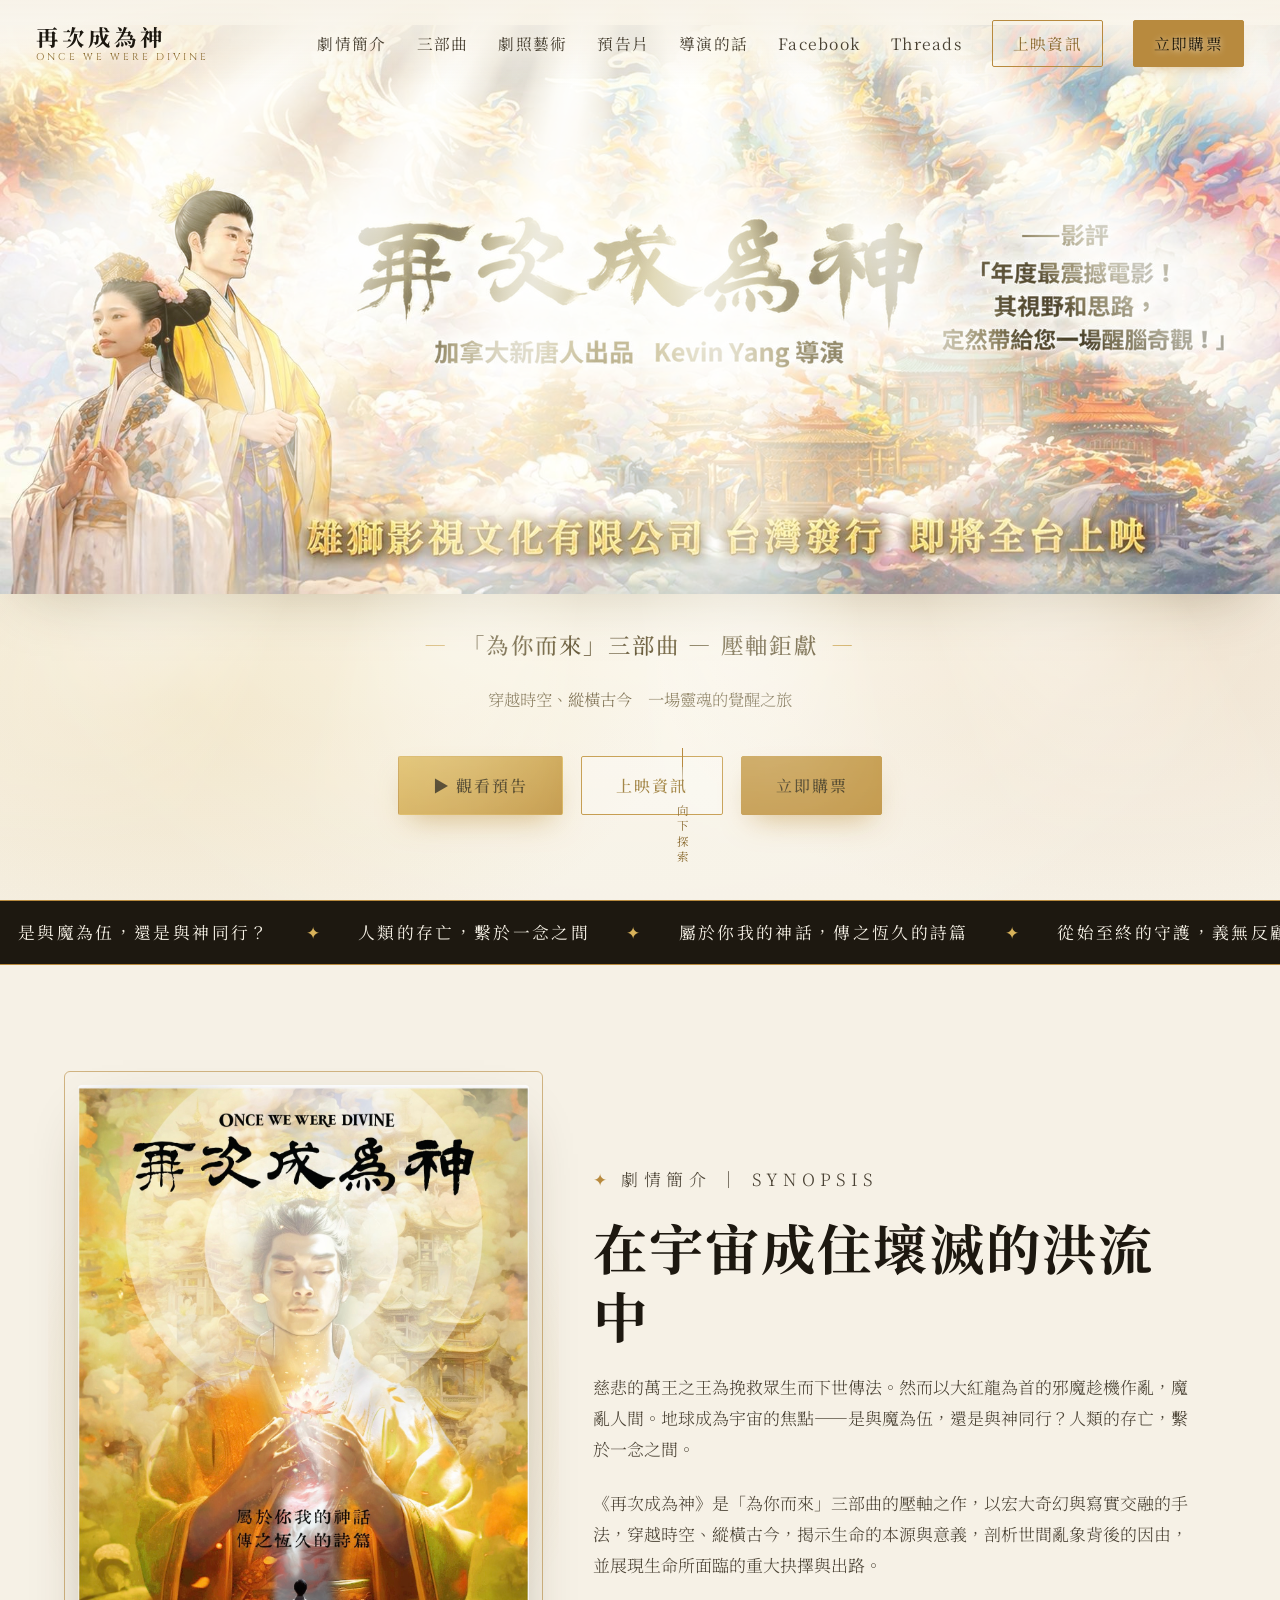
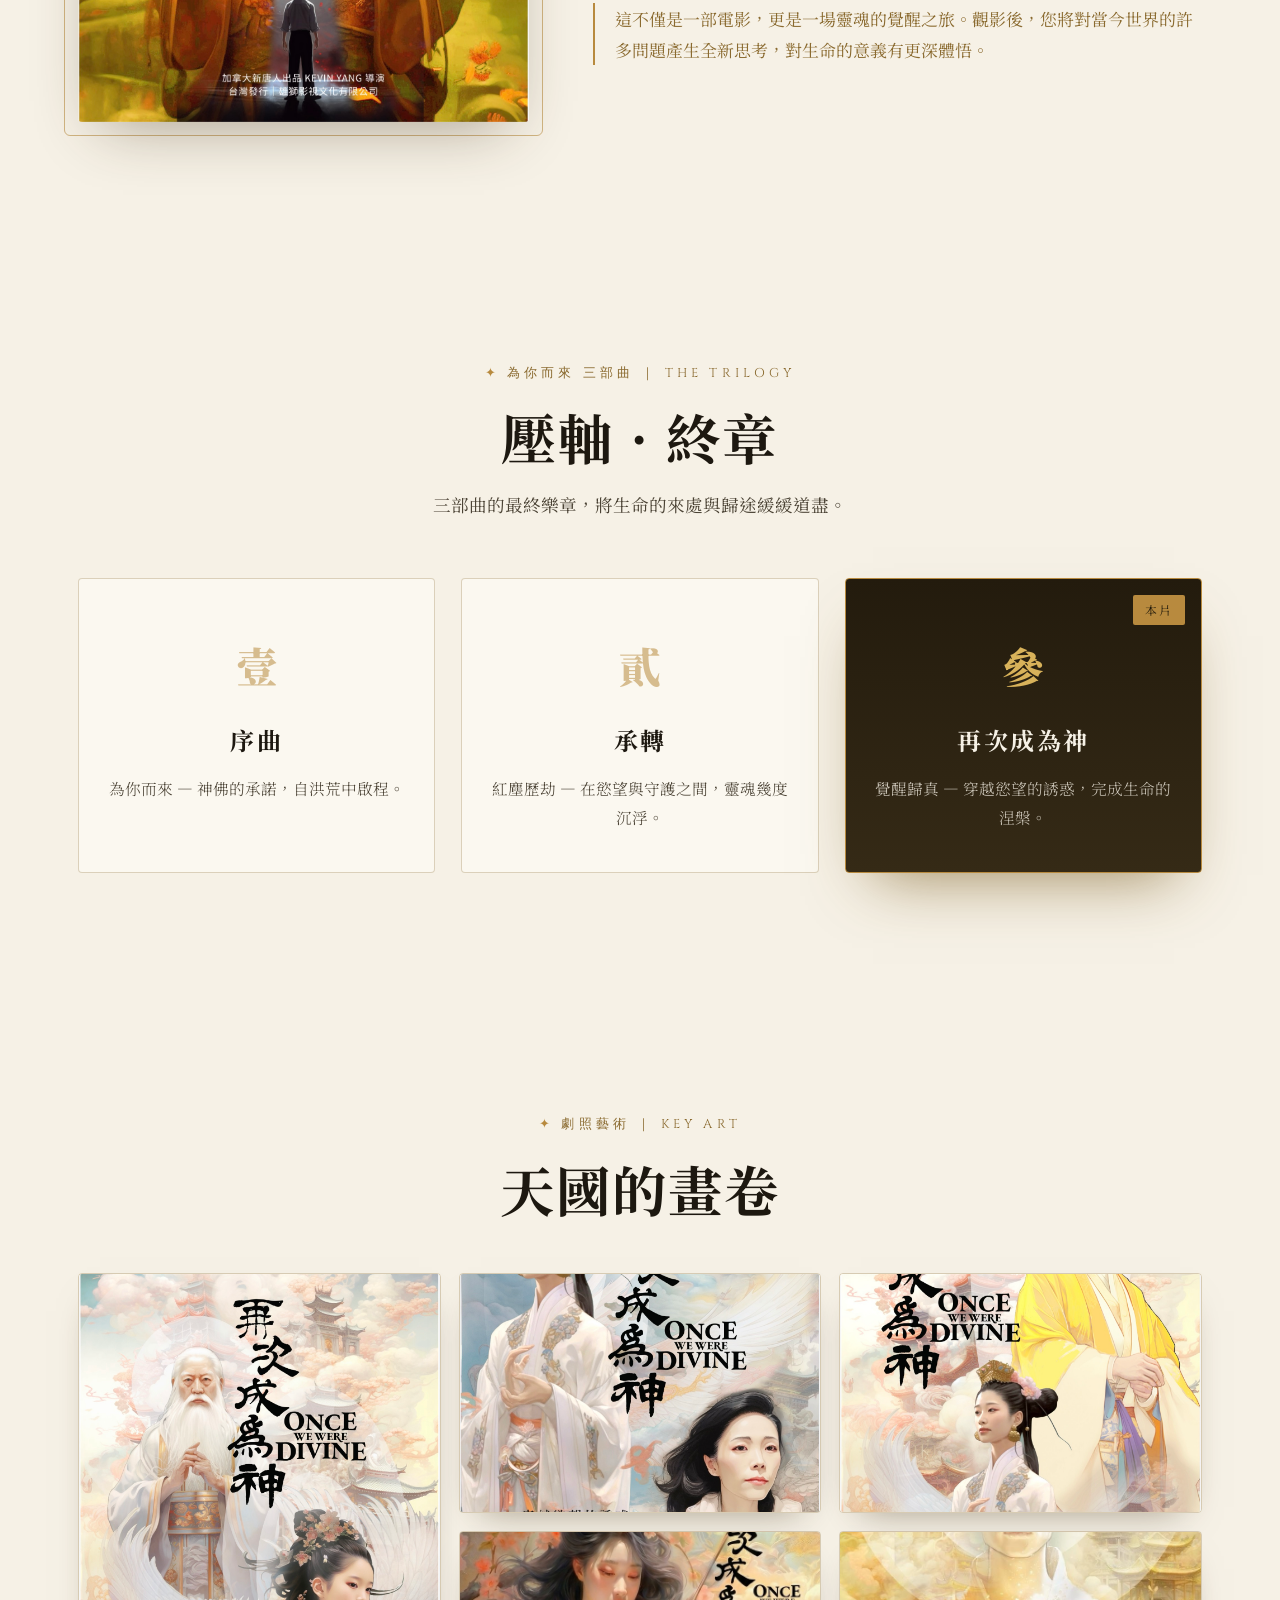
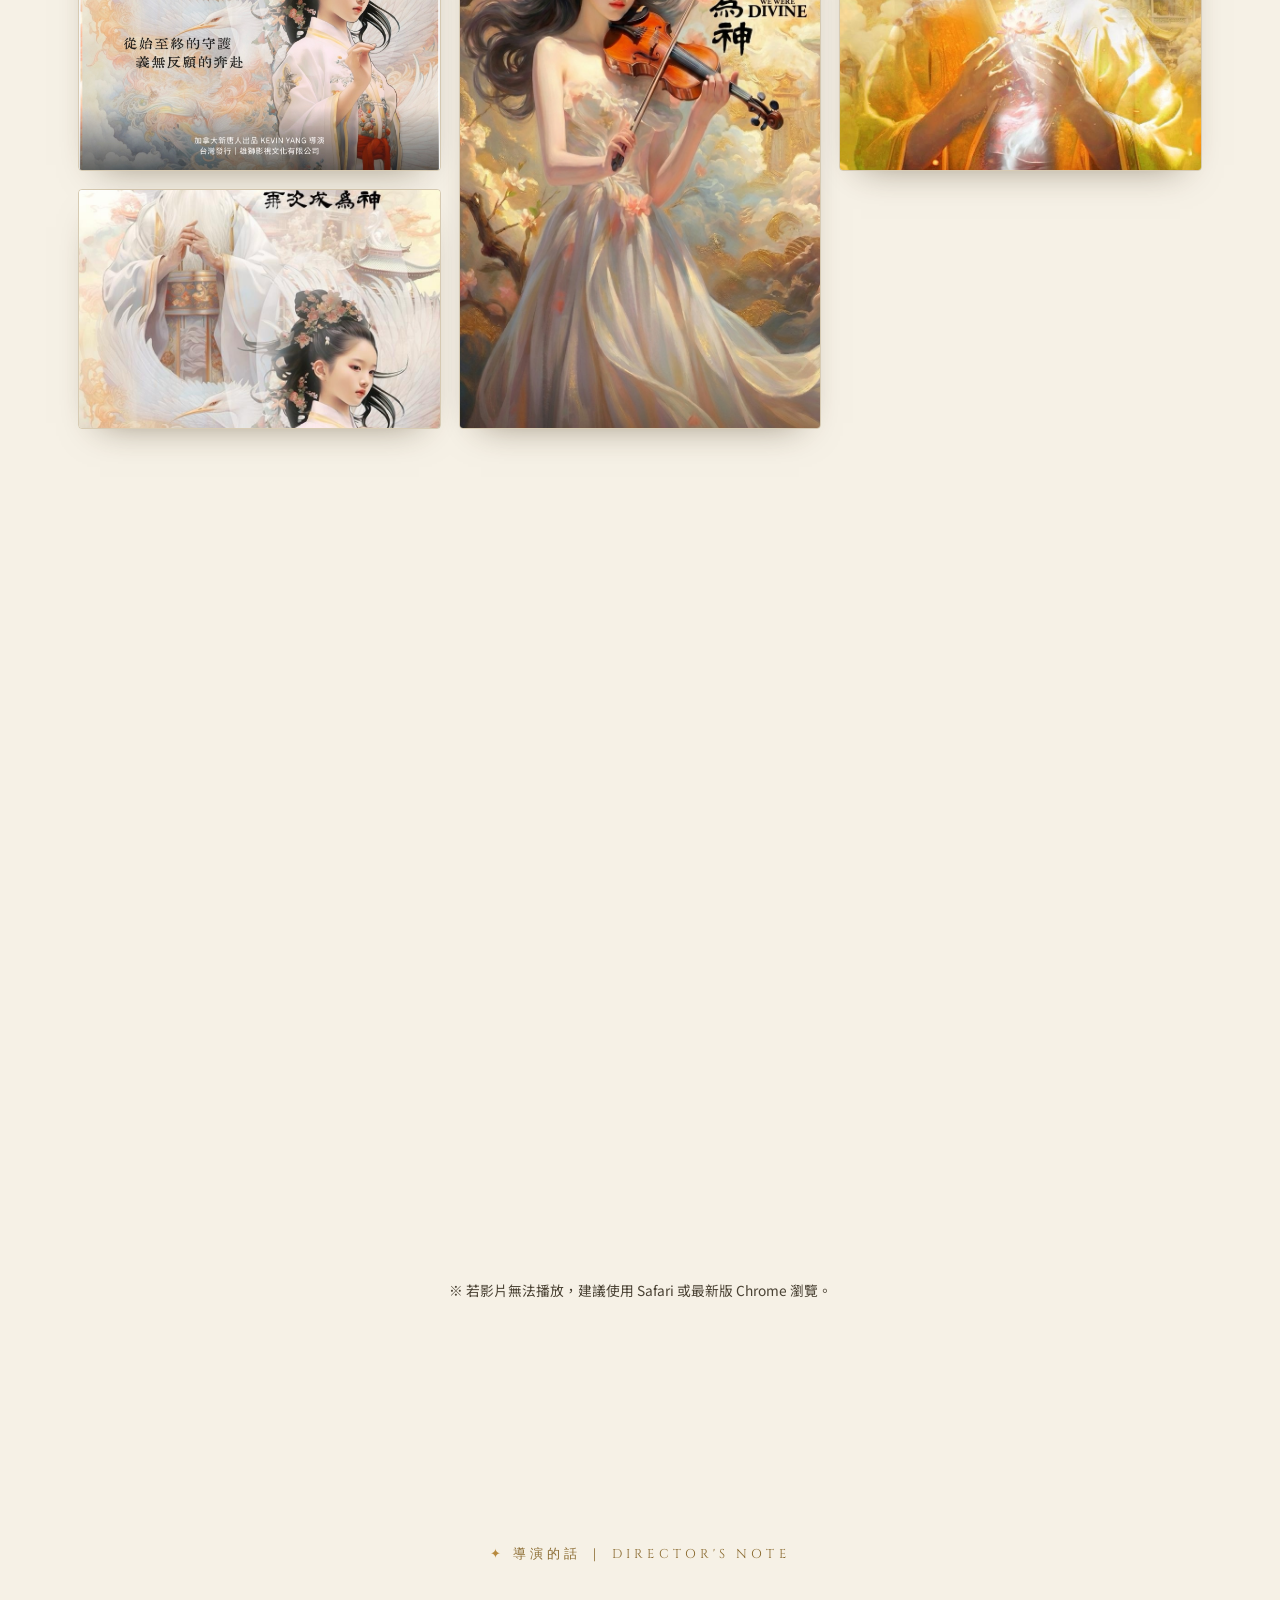
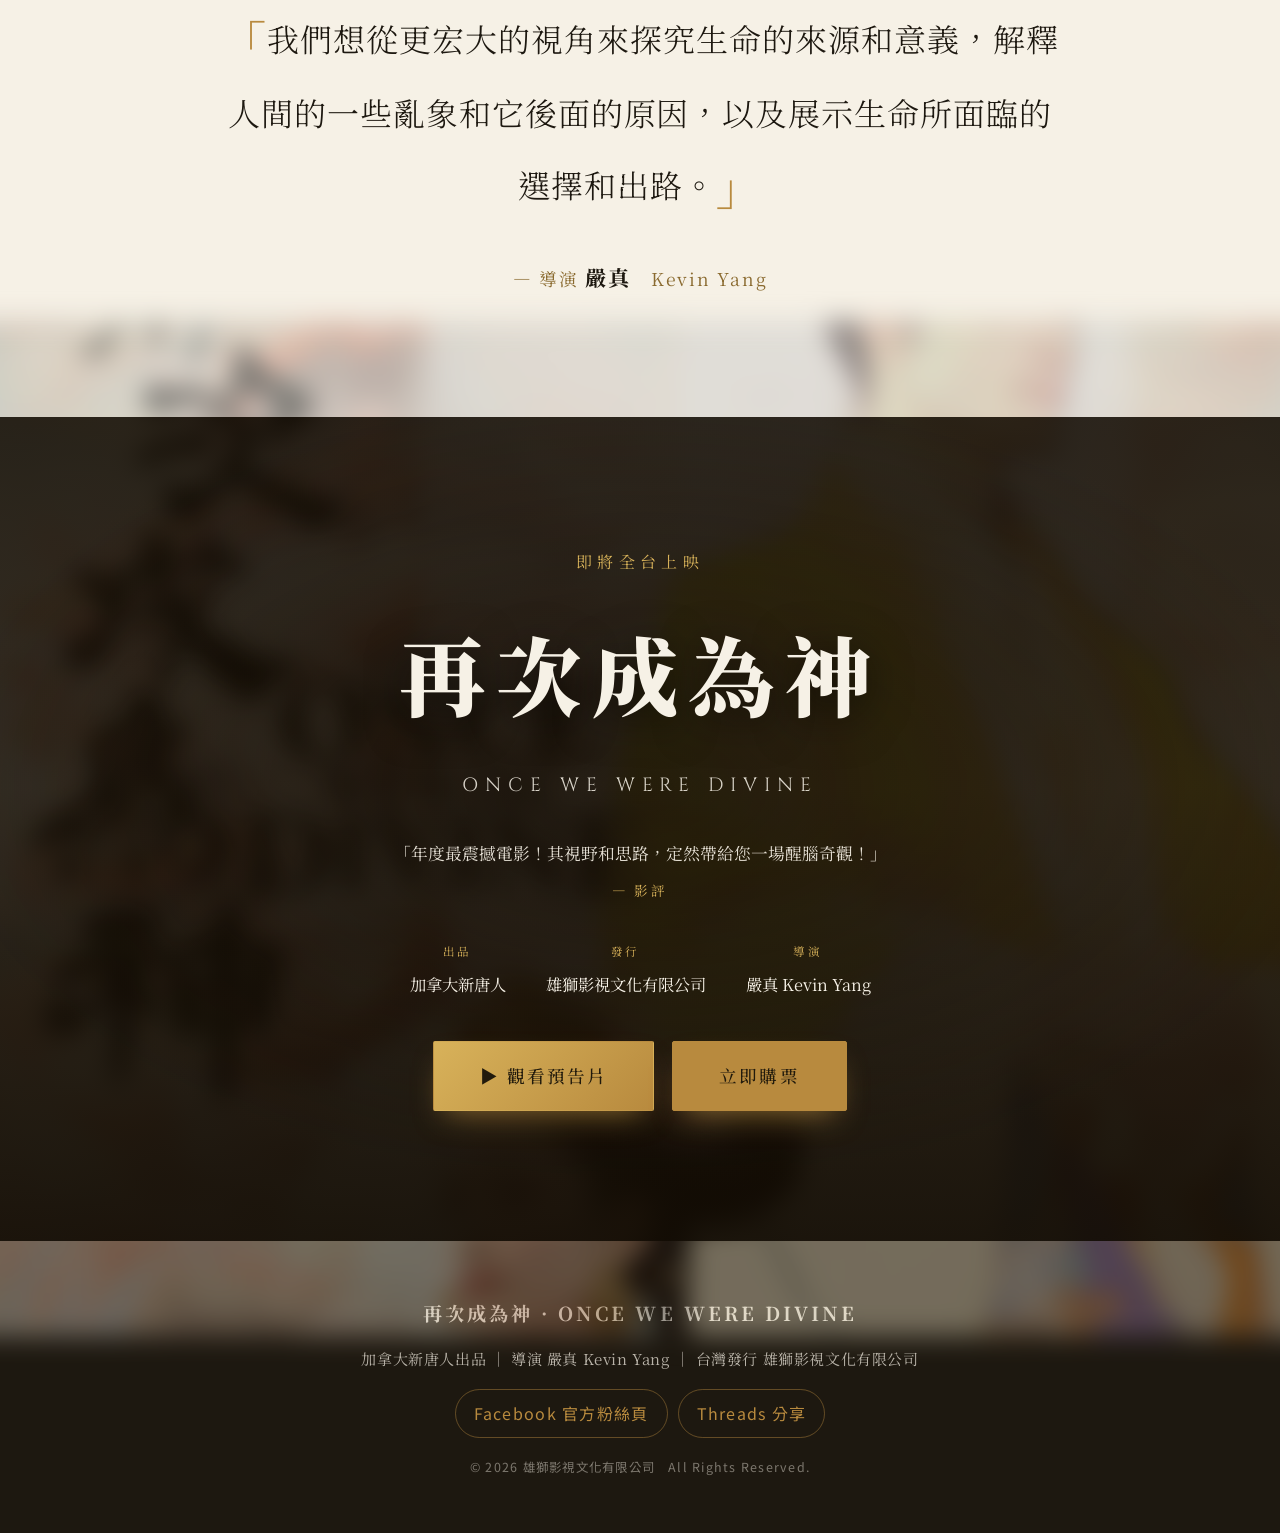
==== index.html @ d3cb5034 "Add Threads link" ====
<!DOCTYPE html>
<html lang="zh-Hant">
<head>
<meta charset="UTF-8" />
<meta name="viewport" content="width=device-width, initial-scale=1.0" />
<title>再次成為神 ONCE WE WERE DIVINE｜「為你而來」三部曲壓軸鉅獻</title>
<meta name="description" content="《再次成為神》是「為你而來」三部曲的壓軸之作，以宏大奇幻與寫實交融的手法，穿越時空、縱橫古今，揭示生命的本源與意義。加拿大新唐人出品，導演 嚴真 Kevin Yang。" />
<meta property="og:title" content="再次成為神 ONCE WE WERE DIVINE" />
<meta property="og:description" content="「為你而來」三部曲壓軸鉅獻 — 一場靈魂的覺醒之旅。" />
<meta property="og:image" content="assets/img/poster-sage.jpg" />
<meta property="og:type" content="video.movie" />
<link rel="preconnect" href="https://fonts.googleapis.com" />
<link rel="preconnect" href="https://fonts.gstatic.com" crossorigin />
<link href="https://fonts.googleapis.com/css2?family=Cinzel:wght@400;500;600&family=Noto+Sans+TC:wght@300;400;500;700&family=Noto+Serif+TC:wght@300;400;500;600;700;900&family=Cormorant+Garamond:ital,wght@0,400;0,500;1,400&display=swap" rel="stylesheet" />
<link rel="stylesheet" href="css/style.css?v=7" />
</head>
<body>

<!-- floating petals -->
<div class="petals" aria-hidden="true"></div>

<!-- NAV -->
<header class="nav" id="nav">
  <a href="#hero" class="nav__brand">
    <span class="nav__brand-cn">再次成為神</span>
    <span class="nav__brand-en">ONCE WE WERE DIVINE</span>
  </a>
  <nav class="nav__links">
    <a href="#synopsis">劇情簡介</a>
    <a href="#trilogy">三部曲</a>
    <a href="#gallery">劇照藝術</a>
    <a href="#trailer">預告片</a>
    <a href="#director">導演的話</a>
    <a href="#testimonialsSection" id="navTestimonials" hidden>觀眾心得</a>
    <a href="https://www.facebook.com/profile.php?id=61590995390151" target="_blank" rel="noopener noreferrer">Facebook</a>
    <a href="https://www.threads.com/share/BAacO54jLl/" target="_blank" rel="noopener noreferrer">Threads</a>
    <a href="#screening" class="nav__cta">上映資訊</a>
    <a href="https://lion-movies.oen.tw/events/3H7Y7ijGLz3pHYm09lghnwM6j3X" class="nav__ticket" target="_blank" rel="noopener noreferrer">立即購票</a>
  </nav>
  <button class="nav__toggle" id="navToggle" aria-label="開啟選單">
    <span></span><span></span><span></span>
  </button>
</header>

<!-- HERO -->
<section class="hero" id="hero">
  <div class="hero__aura" aria-hidden="true"></div>
  <div class="hero__inner">
    <h1 class="visually-hidden">再次成為神 ONCE WE WERE DIVINE</h1>
    <figure class="hero__banner">
      <img src="assets/img/hero-wide.jpg" alt="再次成為神 ONCE WE WERE DIVINE 主視覺海報" />
    </figure>
    <p class="hero__tag" id="heroTag">「為你而來」三部曲 — 壓軸鉅獻</p>
    <p class="hero__sub" id="heroSub">穿越時空、縱橫古今　一場靈魂的覺醒之旅</p>
    <div class="hero__actions">
      <a href="#trailer" class="btn btn--gold">▶ 觀看預告</a>
      <a href="#screening" class="btn btn--ghost">上映資訊</a>
      <a href="https://lion-movies.oen.tw/events/3H7Y7ijGLz3pHYm09lghnwM6j3X" class="btn btn--ticket" target="_blank" rel="noopener noreferrer">立即購票</a>
    </div>
  </div>
  <div class="hero__rays" aria-hidden="true"></div>
  <div class="hero__glow" aria-hidden="true"></div>
  <div class="embers" aria-hidden="true"></div>
  <a href="#synopsis" class="hero__scroll" aria-label="向下捲動">
    <span class="hero__scroll-line"></span>
    <span class="hero__scroll-text">向下探索</span>
  </a>
</section>

<!-- MARQUEE -->
<div class="marquee" aria-hidden="true">
  <div class="marquee__track" id="marqueeTrack">
    <span>是與魔為伍，還是與神同行？</span><span class="dot">✦</span>
    <span>人類的存亡，繫於一念之間</span><span class="dot">✦</span>
    <span>屬於你我的神話，傳之恆久的詩篇</span><span class="dot">✦</span>
    <span>從始至終的守護，義無反顧的奔赴</span><span class="dot">✦</span>
    <span>是與魔為伍，還是與神同行？</span><span class="dot">✦</span>
    <span>人類的存亡，繫於一念之間</span><span class="dot">✦</span>
    <span>屬於你我的神話，傳之恆久的詩篇</span><span class="dot">✦</span>
    <span>從始至終的守護，義無反顧的奔赴</span><span class="dot">✦</span>
  </div>
</div>

<!-- SYNOPSIS -->
<section class="synopsis section" id="synopsis">
  <div class="synopsis__grid">
    <div class="synopsis__poster reveal">
      <img src="assets/img/poster-meditation.jpg" alt="再次成為神 海報 — 持蓮入定" loading="lazy" />
      <span class="synopsis__poster-glow"></span>
    </div>
    <div class="synopsis__text">
      <p class="kicker reveal">劇情簡介 ｜ SYNOPSIS</p>
      <h2 class="section__title reveal" id="synopsisTitle">在宇宙成住壞滅的洪流中</h2>
      <div id="synopsisParas">
        <p class="reveal">慈悲的萬王之王為挽救眾生而下世傳法。然而以大紅龍為首的邪魔趁機作亂，魔亂人間。地球成為宇宙的焦點——是與魔為伍，還是與神同行？人類的存亡，繫於一念之間。</p>
        <p class="reveal">《再次成為神》是「為你而來」三部曲的壓軸之作，以宏大奇幻與寫實交融的手法，穿越時空、縱橫古今，揭示生命的本源與意義，剖析世間亂象背後的因由，並展現生命所面臨的重大抉擇與出路。</p>
        <p class="reveal accent">這不僅是一部電影，更是一場靈魂的覺醒之旅。觀影後，您將對當今世界的許多問題產生全新思考，對生命的意義有更深體悟。</p>
      </div>
    </div>
  </div>
</section>

<!-- TRILOGY -->
<section class="trilogy section" id="trilogy">
  <p class="kicker center reveal">為你而來 三部曲 ｜ THE TRILOGY</p>
  <h2 class="section__title center reveal">壓軸 · 終章</h2>
  <p class="trilogy__lead center reveal">三部曲的最終樂章，將生命的來處與歸途緩緩道盡。</p>
  <div class="trilogy__row">
    <div class="trilogy__card reveal">
      <span class="trilogy__num">壹</span>
      <h3>序曲</h3>
      <p>為你而來 — 神佛的承諾，自洪荒中啟程。</p>
    </div>
    <div class="trilogy__card reveal">
      <span class="trilogy__num">貳</span>
      <h3>承轉</h3>
      <p>紅塵歷劫 — 在慾望與守護之間，靈魂幾度沉浮。</p>
    </div>
    <div class="trilogy__card trilogy__card--active reveal">
      <span class="trilogy__badge">本片</span>
      <span class="trilogy__num">參</span>
      <h3>再次成為神</h3>
      <p>覺醒歸真 — 穿越慾望的誘惑，完成生命的涅槃。</p>
    </div>
  </div>
</section>

<!-- GALLERY -->
<section class="gallery section" id="gallery">
  <p class="kicker center reveal">劇照藝術 ｜ KEY ART</p>
  <h2 class="section__title center reveal">天國的畫卷</h2>
  <div class="gallery__grid" id="galleryGrid">
    <figure class="gallery__item gallery__item--tall reveal" data-src="assets/img/poster-sage.jpg" data-cap="從始至終的守護，義無反顧的奔赴">
      <img src="assets/img/poster-sage.jpg" alt="長者與少女 仙鶴" loading="lazy" />
    </figure>
    <figure class="gallery__item reveal" data-src="assets/img/poster-empress.jpg" data-cap="穿越慾望的誘惑，完成生命的涅槃">
      <img src="assets/img/poster-empress.jpg" alt="天女與今生" loading="lazy" />
    </figure>
    <figure class="gallery__item reveal" data-src="assets/img/poster-couple.jpg" data-cap="天上人間，因緣再續">
      <img src="assets/img/poster-couple.jpg" alt="神尊與天女" loading="lazy" />
    </figure>
    <figure class="gallery__item gallery__item--tall reveal" data-src="assets/img/poster-violin.jpg" data-cap="桃花深處，琴音入夢">
      <img src="assets/img/poster-violin.jpg" alt="提琴少女 桃花" loading="lazy" />
    </figure>
    <figure class="gallery__item reveal" data-src="assets/img/poster-meditation-en.jpg" data-cap="屬於你我的神話，傳之恆久的詩篇">
      <img src="assets/img/poster-meditation-en.jpg" alt="持蓮入定 英文版" loading="lazy" />
    </figure>
    <figure class="gallery__item reveal" data-src="assets/img/poster-sage-en.jpg" data-cap="ONCE WE WERE DIVINE — Coming Soon">
      <img src="assets/img/poster-sage-en.jpg" alt="長者與少女 英文版" loading="lazy" />
    </figure>
  </div>
</section>

<!-- TRAILER -->
<section class="trailer section" id="trailer">
  <p class="kicker center reveal">先睹為快 ｜ TRAILER</p>
  <h2 class="section__title center reveal">預告片</h2>
  <div class="trailer__frame reveal">
    <video id="trailerVideo" controls playsinline preload="metadata" poster="assets/img/hero-wide.jpg">
      <source src="assets/video/trailer-b.mov" type="video/mp4" />
      <source src="assets/video/trailer-a.mov" type="video/mp4" />
      您的瀏覽器不支援影片播放，請改用 Safari 或 Chrome 最新版。
    </video>
  </div>
  <p class="trailer__note center reveal" id="trailerNote">※ 若影片無法播放，建議使用 Safari 或最新版 Chrome 瀏覽。</p>
</section>

<!-- DIRECTOR -->
<section class="director section" id="director">
  <div class="director__inner">
    <p class="kicker center reveal">導演的話 ｜ DIRECTOR'S NOTE</p>
    <blockquote class="director__quote reveal">
      <span class="director__mark">「</span><span id="directorQuote">我們想從更宏大的視角來探究生命的來源和意義，解釋人間的一些亂象和它後面的原因，以及展示生命所面臨的選擇和出路。</span><span class="director__mark director__mark--close">」</span>
    </blockquote>
    <p class="director__name reveal">— 導演 <strong id="directorName">嚴真</strong>　<span id="directorNameEn">Kevin Yang</span></p>
  </div>
</section>

<!-- TESTIMONIALS -->
<section class="testimonials section" id="testimonialsSection" hidden>
  <p class="kicker center reveal">觀眾心得 ｜ AUDIENCE VOICES</p>
  <h2 class="section__title center reveal">觀影後的感動</h2>
  <div class="testimonials__grid" id="testimonialGrid"></div>
</section>

<!-- SCREENING / CTA -->
<section class="screening section" id="screening">
  <div class="screening__bg" style="background-image:url('assets/img/poster-couple.jpg')"></div>
  <div class="screening__veil"></div>
  <div class="screening__inner reveal">
    <p class="screening__soon" id="screeningSoon">即將全台上映</p>
    <h2 class="screening__title">再次成為神</h2>
    <p class="screening__en">ONCE WE WERE DIVINE</p>
    <p class="screening__review"><span id="screeningReview">「年度最震撼電影！其視野和思路，定然帶給您一場醒腦奇觀！」</span><span id="screeningReviewBy">— 影評</span></p>
    <div class="screening__meta">
      <div><span>出品</span><em id="metaProducer">加拿大新唐人</em></div>
      <div><span>發行</span><em id="metaDistributor">雄獅影視文化有限公司</em></div>
      <div><span>導演</span><em id="metaDirector">嚴真 Kevin Yang</em></div>
    </div>
    <div class="screening__list" id="screeningList" hidden></div>
    <div class="screening__actions">
      <a href="#trailer" class="btn btn--gold btn--lg">▶ 觀看預告片</a>
      <a href="https://lion-movies.oen.tw/events/3H7Y7ijGLz3pHYm09lghnwM6j3X" class="btn btn--ticket btn--lg" target="_blank" rel="noopener noreferrer">立即購票</a>
    </div>
  </div>
</section>

<!-- FOOTER -->
<footer class="footer">
  <p class="footer__title">再次成為神 · ONCE WE WERE DIVINE</p>
  <p class="footer__line">加拿大新唐人出品 ｜ 導演 嚴真 Kevin Yang ｜ 台灣發行 雄獅影視文化有限公司</p>
  <p class="footer__social"><a href="https://www.facebook.com/profile.php?id=61590995390151" target="_blank" rel="noopener noreferrer">Facebook 官方粉絲頁</a><a href="https://www.threads.com/share/BAacO54jLl/" target="_blank" rel="noopener noreferrer">Threads 分享</a></p>
  <p class="footer__copy">© 2026 雄獅影視文化有限公司　All Rights Reserved.</p>
</footer>

<!-- LIGHTBOX -->
<div class="lightbox" id="lightbox" aria-hidden="true">
  <button class="lightbox__close" id="lbClose" aria-label="關閉">✕</button>
  <button class="lightbox__nav lightbox__prev" id="lbPrev" aria-label="上一張">‹</button>
  <figure class="lightbox__figure">
    <img id="lbImg" src="" alt="" />
    <figcaption id="lbCap"></figcaption>
  </figure>
  <button class="lightbox__nav lightbox__next" id="lbNext" aria-label="下一張">›</button>
</div>

<script src="js/main.js?v=5"></script>
</body>
</html>
---- css/style.css ----
/* ===== Tokens ===== */
:root{
  --ivory:#f6f1e6;
  --ivory-2:#efe7d6;
  --paper:#fbf8f0;
  --ink:#1d1810;
  --ink-soft:#4a4234;
  --gold:#b88a3e;
  --gold-2:#cda85a;
  --gold-bright:#d8b25a;
  --bronze:#8a6a2f;
  --jade:#6f8f6a;
  --line:rgba(138,106,47,.28);
  --shadow:0 24px 60px -24px rgba(60,42,16,.45);
  --serif:"Noto Serif TC",serif;
  --sans:"Noto Sans TC",sans-serif;
  --eng:"Cinzel",serif;
  --eng-soft:"Cormorant Garamond",serif;
  --maxw:1180px;
}
*{box-sizing:border-box;margin:0;padding:0}
html{scroll-behavior:smooth;scroll-padding-top:86px}
body{
  font-family:var(--sans);
  color:var(--ink);
  background:var(--ivory);
  line-height:1.85;
  -webkit-font-smoothing:antialiased;
  overflow-x:hidden;
}
img{display:block;max-width:100%}
a{color:inherit;text-decoration:none}

/* paper texture */
body::before{
  content:"";position:fixed;inset:0;z-index:-2;pointer-events:none;
  background:
    radial-gradient(120% 80% at 50% 0%, rgba(216,178,90,.10), transparent 60%),
    radial-gradient(100% 100% at 100% 100%, rgba(111,143,106,.08), transparent 55%),
    var(--ivory);
}
body::after{
  content:"";position:fixed;inset:0;z-index:-1;pointer-events:none;opacity:.5;
  background-image:url("data:image/svg+xml,%3Csvg xmlns='http://www.w3.org/2000/svg' width='160' height='160'%3E%3Cfilter id='n'%3E%3CfeTurbulence type='fractalNoise' baseFrequency='0.85' numOctaves='2' stitchTiles='stitch'/%3E%3C/filter%3E%3Crect width='100%25' height='100%25' filter='url(%23n)' opacity='0.04'/%3E%3C/svg%3E");
}

/* ===== Layout helpers ===== */
.section{padding:120px 28px;max-width:var(--maxw);margin:0 auto}
.section__title{
  font-family:var(--serif);font-weight:700;line-height:1.25;
  font-size:clamp(2rem,5vw,3.4rem);letter-spacing:.04em;
}
.section__title.center{text-align:center}
.kicker{
  font-family:var(--eng);letter-spacing:.32em;font-size:.8rem;
  color:var(--bronze);text-transform:uppercase;margin-bottom:18px;
}
.kicker.center{text-align:center}
.kicker::before{content:"✦ ";color:var(--gold)}
.visually-hidden{position:absolute;width:1px;height:1px;padding:0;margin:-1px;overflow:hidden;clip:rect(0 0 0 0);white-space:nowrap;border:0}

/* ===== Buttons ===== */
.btn{
  display:inline-flex;align-items:center;gap:.5em;
  font-family:var(--serif);font-weight:500;letter-spacing:.12em;font-size:1rem;
  padding:14px 34px;border-radius:2px;cursor:pointer;transition:.35s ease;
  position:relative;border:1px solid transparent;
}
.btn--gold{
  background:linear-gradient(135deg,#d8b25a,#b88a3e);
  color:#211a0c;box-shadow:0 14px 30px -12px rgba(184,138,62,.7);
}
.btn--gold:hover{transform:translateY(-3px);box-shadow:0 22px 40px -14px rgba(184,138,62,.85)}
.btn--ghost{border-color:var(--gold);color:var(--bronze);background:rgba(255,255,255,.25);backdrop-filter:blur(4px)}
.btn--ghost:hover{background:var(--gold);color:#211a0c}
.btn--ticket{background:var(--gold);color:#211a0c;border-color:var(--gold);box-shadow:0 14px 30px -12px rgba(184,138,62,.7)}
.btn--ticket:hover{background:#d8b25a;color:#211a0c;transform:translateY(-3px);box-shadow:0 22px 40px -14px rgba(184,138,62,.85)}
.btn--lg{padding:18px 46px;font-size:1.1rem}

/* ===== NAV ===== */
.nav{
  position:fixed;top:0;left:0;right:0;z-index:50;
  display:flex;align-items:center;justify-content:space-between;
  padding:20px 36px;transition:.4s ease;
}
.nav::before{
  content:"";position:absolute;inset:0;z-index:-1;pointer-events:none;
  background:linear-gradient(180deg, rgba(247,242,231,.94) 0%, rgba(247,242,231,.62) 50%, transparent 100%);
  transition:opacity .4s ease;
}
.nav.scrolled::before{opacity:0}
.nav__links a,.nav__brand-cn,.nav__brand-en{text-shadow:0 1px 6px rgba(255,253,245,.85)}
.nav.scrolled .nav__links a,.nav.scrolled .nav__brand-cn,.nav.scrolled .nav__brand-en{text-shadow:none}
.nav.scrolled{
  background:rgba(246,241,230,.86);backdrop-filter:blur(12px);
  padding:14px 36px;box-shadow:0 6px 24px -16px rgba(60,42,16,.5);
  border-bottom:1px solid var(--line);
}
.nav__brand{display:flex;flex-direction:column;line-height:1.1}
.nav__brand-cn{font-family:var(--serif);font-weight:700;font-size:1.4rem;letter-spacing:.18em;color:var(--ink)}
.nav__brand-en{font-family:var(--eng);font-size:.62rem;letter-spacing:.3em;color:var(--bronze);margin-top:3px}
.nav.scrolled .nav__brand-cn,.nav.scrolled .nav__brand-en{color:var(--ink)}
.nav__links{display:flex;align-items:center;gap:30px}
.nav__links a{
  font-family:var(--serif);font-size:.98rem;letter-spacing:.08em;color:var(--ink-soft);
  position:relative;padding:4px 0;transition:.3s;
}
.nav:not(.scrolled) .nav__links a{color:rgba(40,32,16,.85)}
.nav__links a:not(.nav__cta)::after{
  content:"";position:absolute;left:0;bottom:-2px;width:0;height:1px;background:var(--gold);transition:.3s;
}
.nav__links a:not(.nav__cta):hover::after{width:100%}
.nav__links a:hover{color:var(--bronze)}
.nav__cta{
  border:1px solid var(--gold);padding:8px 20px!important;border-radius:2px;color:var(--bronze)!important;
}
.nav__cta:hover{background:var(--gold);color:#211a0c!important}
.nav__ticket{
  background:var(--gold);color:#211a0c!important;border:1px solid var(--gold);
  padding:8px 20px!important;border-radius:2px;box-shadow:0 8px 18px -12px rgba(184,138,62,.9);
}
.nav__ticket:hover{background:#d8b25a;color:#211a0c!important;transform:translateY(-1px)}
.nav__toggle{display:none;flex-direction:column;gap:5px;background:none;border:0;cursor:pointer;padding:6px}
.nav__toggle span{width:26px;height:2px;background:var(--ink);transition:.3s}

/* ===== HERO ===== */
.hero{position:relative;min-height:100vh;overflow:hidden;display:flex;flex-direction:column;align-items:center;justify-content:center;padding:0 0 60px}
.hero__aura{
  position:absolute;inset:0;z-index:0;
  background:
    radial-gradient(70% 50% at 50% 22%, rgba(255,238,196,.5), transparent 62%),
    radial-gradient(60% 50% at 14% 78%, rgba(216,178,90,.22), transparent 64%),
    radial-gradient(60% 50% at 88% 72%, rgba(204,158,108,.20), transparent 62%),
    linear-gradient(180deg, var(--ivory) 0%, #faf5ea 50%, var(--ivory) 100%);
}
.hero__inner{position:relative;z-index:2;text-align:center;width:100%}
.hero__banner{
  margin:0;width:100%;
  box-shadow:0 24px 60px -30px rgba(60,40,8,.4);
  opacity:0;animation:fadeUp 1.1s .2s forwards;
}
.hero__banner img{display:block;width:100%;height:auto}
.hero__tag,.hero__sub,.hero__actions{padding-left:24px;padding-right:24px}

/* ---- 光焰無際 / celestial light fx ---- */
.hero__rays{
  position:absolute;left:50%;top:-30%;width:220vw;height:140vh;
  transform:translateX(-50%);transform-origin:50% 0;
  z-index:3;pointer-events:none;mix-blend-mode:screen;opacity:.95;
  background:repeating-conic-gradient(from 0deg at 50% 0%,
    rgba(255,236,175,0) 0deg, rgba(255,236,175,0) 4deg,
    rgba(255,235,170,.45) 5.5deg, rgba(255,250,225,.95) 9deg,
    rgba(255,255,245,1) 11deg, rgba(255,250,225,.95) 13deg,
    rgba(255,235,170,.45) 16.5deg, rgba(255,236,175,0) 18deg);
  -webkit-mask:radial-gradient(150% 110% at 50% 0%, #000 26%, transparent 82%);
          mask:radial-gradient(150% 110% at 50% 0%, #000 26%, transparent 82%);
  animation:raySway 14s ease-in-out infinite alternate, rayPulse 4.5s ease-in-out infinite;
}
@keyframes raySway{from{transform:translateX(-50%) rotate(-5deg)}to{transform:translateX(-50%) rotate(5deg)}}
@keyframes rayPulse{0%,100%{opacity:.6}50%{opacity:.95}}
.hero__glow{
  position:absolute;left:50%;top:32%;width:min(1500px,120vw);height:min(1500px,120vw);
  transform:translate(-50%,-50%);z-index:3;pointer-events:none;mix-blend-mode:screen;
  background:radial-gradient(circle, rgba(255,244,200,.85), rgba(255,222,140,.32) 36%, transparent 70%);
  animation:halo 6s ease-in-out infinite;
}
@keyframes halo{0%,100%{opacity:.65;transform:translate(-50%,-50%) scale(1)}50%{opacity:1;transform:translate(-50%,-50%) scale(1.12)}}
.embers{position:absolute;inset:0;z-index:4;pointer-events:none;overflow:hidden}
.ember{
  position:absolute;bottom:-24px;border-radius:50%;mix-blend-mode:screen;
  background:radial-gradient(circle, rgba(255,244,200,.98), rgba(255,205,120,.55) 48%, transparent 72%);
  box-shadow:0 0 10px rgba(255,212,135,.9);
  animation:emberRise linear infinite;will-change:transform,opacity;
}
@keyframes emberRise{
  0%{transform:translateY(0) scale(.5);opacity:0}
  12%{opacity:1}
  82%{opacity:.85}
  100%{transform:translateY(-92vh) translateX(var(--drift,0)) scale(1.15);opacity:0}
}
.hero__tag{
  font-family:var(--serif);font-weight:500;font-size:clamp(1rem,2.6vw,1.4rem);
  letter-spacing:.1em;color:var(--ink);margin-top:30px;
  opacity:0;animation:fadeUp 1.1s .75s forwards;
}
.hero__tag::before,.hero__tag::after{content:"—";color:var(--gold);margin:0 .6em}
.hero__sub{
  font-family:var(--serif);font-weight:300;font-size:1.02rem;line-height:2;
  color:var(--ink-soft);margin-top:18px;opacity:0;animation:fadeUp 1.1s .95s forwards;
}
.hero__actions{display:flex;gap:18px;justify-content:center;flex-wrap:wrap;margin-top:40px;opacity:0;animation:fadeUp 1.1s 1.15s forwards}
.hero__scroll{position:absolute;bottom:34px;left:50%;transform:translateX(-50%);z-index:3;display:flex;flex-direction:column;align-items:center;gap:10px;opacity:0;animation:fadeUp 1s 1.5s forwards}
.hero__scroll-line{width:1px;height:46px;background:linear-gradient(var(--bronze),transparent);position:relative;overflow:hidden}
.hero__scroll-line::after{content:"";position:absolute;top:0;left:0;width:100%;height:40%;background:var(--gold);animation:scrollDot 1.8s ease-in-out infinite}
@keyframes scrollDot{0%{transform:translateY(-100%)}100%{transform:translateY(250%)}}
.hero__scroll-text{font-family:var(--serif);font-size:.72rem;letter-spacing:.3em;color:var(--bronze);writing-mode:vertical-rl}

@keyframes fadeUp{from{opacity:0;transform:translateY(28px)}to{opacity:1;transform:translateY(0)}}

/* ===== MARQUEE ===== */
.marquee{background:var(--ink);color:var(--ivory);overflow:hidden;padding:16px 0;border-top:1px solid var(--gold);border-bottom:1px solid var(--gold)}
.marquee__track{display:inline-flex;white-space:nowrap;animation:marquee 34s linear infinite;will-change:transform}
.marquee__track span{font-family:var(--serif);font-size:1.05rem;letter-spacing:.14em;padding:0 18px}
.marquee__track .dot{color:var(--gold-bright)}
@keyframes marquee{from{transform:translateX(0)}to{transform:translateX(-50%)}}

/* ===== SYNOPSIS ===== */
.synopsis__grid{display:grid;grid-template-columns:.85fr 1.15fr;gap:64px;align-items:center}
.synopsis__poster{position:relative;border-radius:4px}
.synopsis__poster img{border-radius:4px;box-shadow:var(--shadow);position:relative;z-index:2}
.synopsis__poster-glow{position:absolute;inset:-14px;border:1px solid var(--gold);border-radius:6px;z-index:1;opacity:.6}
.synopsis__poster::after{content:"";position:absolute;inset:-30px;background:radial-gradient(circle,rgba(216,178,90,.25),transparent 70%);z-index:0}
.synopsis__text p{margin-top:22px;font-size:1.06rem;color:var(--ink-soft);font-family:var(--serif);font-weight:300}
.synopsis__text p.accent{color:var(--bronze);font-weight:400;border-left:2px solid var(--gold);padding-left:20px}
.synopsis .section__title{margin-bottom:6px}

/* ===== TRILOGY ===== */
.trilogy{text-align:center}
.trilogy__lead{color:var(--ink-soft);font-family:var(--serif);font-size:1.1rem;margin:18px auto 56px;max-width:560px}
.trilogy__row{display:grid;grid-template-columns:repeat(3,1fr);gap:26px}
.trilogy__card{
  position:relative;background:var(--paper);border:1px solid var(--line);border-radius:4px;
  padding:48px 28px 40px;text-align:center;transition:.4s ease;overflow:hidden;
}
.trilogy__card:hover{transform:translateY(-8px);box-shadow:var(--shadow)}
.trilogy__num{font-family:var(--serif);font-weight:900;font-size:2.6rem;color:var(--gold);display:block;opacity:.55}
.trilogy__card h3{font-family:var(--serif);font-weight:700;font-size:1.5rem;letter-spacing:.1em;margin:14px 0 12px}
.trilogy__card p{color:var(--ink-soft);font-size:.98rem;font-family:var(--serif);font-weight:300}
.trilogy__card--active{
  background:linear-gradient(180deg,#231b0d,#352a16);color:var(--ivory);border-color:var(--gold);
  box-shadow:0 30px 60px -28px rgba(120,90,30,.7);
}
.trilogy__card--active .trilogy__num{opacity:1;color:var(--gold-bright)}
.trilogy__card--active p{color:rgba(246,241,230,.78)}
.trilogy__badge{
  position:absolute;top:16px;right:16px;background:var(--gold);color:#211a0c;
  font-family:var(--serif);font-size:.74rem;letter-spacing:.18em;padding:4px 12px;border-radius:2px;
}

/* ===== GALLERY ===== */
.gallery .section__title{margin-bottom:50px}
.gallery__grid{
  display:grid;grid-template-columns:repeat(3,1fr);grid-auto-rows:240px;gap:18px;
}
.gallery__item{
  position:relative;overflow:hidden;border-radius:4px;cursor:pointer;
  box-shadow:0 16px 36px -22px rgba(60,42,16,.55);border:1px solid var(--line);
}
.gallery__item--tall{grid-row:span 2}
.gallery__item img{width:100%;height:100%;object-fit:cover;transition:transform .7s ease;filter:saturate(1.02)}
.gallery__item::after{
  content:attr(data-cap);position:absolute;left:0;right:0;bottom:0;
  font-family:var(--serif);font-size:.92rem;letter-spacing:.05em;color:#fff;
  padding:40px 18px 16px;background:linear-gradient(transparent,rgba(20,14,4,.82));
  transform:translateY(102%);transition:.45s ease;
}
.gallery__item:hover img{transform:scale(1.07)}
.gallery__item:hover::after{transform:translateY(0)}

/* ===== TRAILER ===== */
.trailer{text-align:center}
.trailer .section__title{margin-bottom:44px}
.trailer__frame{
  position:relative;border-radius:6px;overflow:hidden;border:1px solid var(--gold);
  box-shadow:var(--shadow);background:#000;max-width:980px;margin:0 auto;
}
.trailer__frame video{display:block;width:100%;max-height:78vh;background:#000}
.trailer__note{margin-top:18px;font-size:.86rem;color:var(--ink-soft);opacity:.8}

/* ===== DIRECTOR ===== */
.director{position:relative}
.director__inner{max-width:840px;margin:0 auto;text-align:center}
.director__quote{
  position:relative;font-family:var(--serif);font-weight:300;
  font-size:clamp(1.3rem,3.2vw,2rem);line-height:1.9;color:var(--ink);
  margin:30px auto;letter-spacing:.03em;
}
.director__mark{font-family:var(--serif);font-weight:700;color:var(--gold);font-size:1.4em;vertical-align:-.15em}
.director__name{font-family:var(--serif);color:var(--bronze);letter-spacing:.1em;font-size:1.1rem;margin-top:20px}
.director__name strong{color:var(--ink);font-size:1.2em}

/* ===== SCREENING ===== */
.screening{position:relative;max-width:none;padding:0;margin:0;background:#140d04}
.screening__bg{position:absolute;inset:-5%;background-size:cover;background-position:92% 26%;filter:saturate(1.15) blur(12px) brightness(.8);transform:scale(1.12);opacity:.5}
.screening__veil{position:absolute;inset:0;background:
  radial-gradient(80% 70% at 50% 45%, rgba(20,13,4,.45), transparent 70%),
  linear-gradient(180deg,rgba(20,13,4,.74) 0%,rgba(24,16,6,.7) 45%,rgba(18,12,4,.9) 100%)}
.screening__inner{position:relative;z-index:2;text-align:center;color:var(--ivory);padding:130px 28px}
.screening__soon{font-family:var(--serif);letter-spacing:.34em;color:var(--gold-bright);font-size:1rem;margin-bottom:18px}
.screening__title{font-family:var(--serif);font-weight:900;font-size:clamp(2.6rem,8vw,5.4rem);letter-spacing:.12em;text-shadow:0 8px 40px rgba(0,0,0,.5)}
.screening__en{font-family:var(--eng);letter-spacing:.36em;color:rgba(246,241,230,.85);font-size:clamp(.8rem,2vw,1.2rem);margin-top:14px}
.screening__review{font-family:var(--serif);font-style:normal;max-width:560px;margin:34px auto 0;color:rgba(246,241,230,.92);font-size:1.05rem;line-height:1.9}
.screening__review span:last-child{display:block;color:var(--gold-bright);font-size:.85rem;letter-spacing:.2em;margin-top:8px}
.screening__meta{display:flex;justify-content:center;gap:40px;flex-wrap:wrap;margin:38px 0 42px}
.screening__meta div{font-family:var(--serif);font-size:1.02rem;color:var(--ivory)}
.screening__meta em{font-style:normal}
.screening__meta span{display:block;font-size:.72rem;letter-spacing:.24em;color:var(--gold-bright);margin-bottom:6px}
.screening__actions{display:flex;justify-content:center;gap:18px;flex-wrap:wrap}

/* ===== SCREENING LIST（場次） ===== */
.screening__list{max-width:720px;margin:0 auto 44px;border-top:1px solid rgba(216,178,90,.35)}
.screening__row{
  display:grid;grid-template-columns:80px 1fr auto auto;gap:18px;align-items:center;
  padding:16px 10px;border-bottom:1px solid rgba(216,178,90,.22);
  font-family:var(--serif);color:var(--ivory);text-align:left;transition:background .3s;
}
a.screening__row:hover{background:rgba(216,178,90,.08)}
.screening__row-city{color:var(--gold-bright);letter-spacing:.14em;font-size:.95rem}
.screening__row-theater{font-size:1.05rem;letter-spacing:.04em}
.screening__row-when{font-size:.95rem;color:rgba(246,241,230,.85);letter-spacing:.06em}
.screening__row-note{font-size:.85rem;color:var(--gold-bright);letter-spacing:.1em}

/* ===== TESTIMONIALS（觀眾心得） ===== */
.testimonials__grid{
  display:grid;grid-template-columns:repeat(auto-fit,minmax(300px,1fr));
  gap:34px;margin-top:52px;max-width:980px;margin-left:auto;margin-right:auto;
}
.testimonial{background:var(--paper);border:1px solid var(--line);box-shadow:var(--shadow);overflow:hidden;border-radius:6px}
.testimonial__media{position:relative;aspect-ratio:16/9;background:#140d04}
.testimonial__media iframe,.testimonial__media video{position:absolute;inset:0;width:100%;height:100%;border:0}
.testimonial figcaption{padding:18px 20px 20px}
.testimonial figcaption strong{display:block;font-family:var(--serif);font-size:1.05rem;letter-spacing:.04em;color:var(--ink)}
.testimonial figcaption span{display:block;margin-top:6px;font-size:.85rem;color:var(--bronze);letter-spacing:.1em}

/* ===== FOOTER ===== */
.footer{background:var(--ink);color:rgba(246,241,230,.72);text-align:center;padding:54px 24px}
.footer__title{font-family:var(--serif);font-weight:700;letter-spacing:.16em;color:var(--ivory);font-size:1.2rem}
.footer__line{font-family:var(--serif);font-size:.94rem;margin-top:14px;letter-spacing:.04em}
.footer__social{display:flex;flex-wrap:wrap;gap:10px;justify-content:center;margin-top:16px}
.footer__social a{display:inline-flex;align-items:center;justify-content:center;border:1px solid rgba(184,138,62,.45);border-radius:999px;padding:9px 18px;color:var(--gold);letter-spacing:.08em;transition:.25s ease}
.footer__social a:hover{background:rgba(184,138,62,.14);border-color:var(--gold);color:#f4d78c;transform:translateY(-1px)}
.footer__copy{font-size:.78rem;margin-top:18px;opacity:.6;letter-spacing:.1em}

/* ===== PETALS ===== */
.petals{position:fixed;inset:0;pointer-events:none;z-index:40;overflow:hidden}
.petal{position:absolute;top:-5%;border-radius:60% 0 60% 0;background:linear-gradient(135deg,#f6d8a8,#e6b06a);opacity:.7;animation:fall linear infinite}
@keyframes fall{
  0%{transform:translateY(-10vh) translateX(0) rotate(0);opacity:0}
  10%{opacity:.8}
  100%{transform:translateY(110vh) translateX(40px) rotate(360deg);opacity:0}
}

/* ===== Reveal ===== */
.reveal{opacity:0;transform:translateY(34px);transition:opacity .9s ease,transform .9s ease}
.reveal.in{opacity:1;transform:none}

/* ===== LIGHTBOX ===== */
.lightbox{position:fixed;inset:0;z-index:100;background:rgba(18,12,4,.94);display:none;align-items:center;justify-content:center;padding:40px}
.lightbox.open{display:flex}
.lightbox__figure{max-width:min(92vw,900px);text-align:center}
.lightbox__figure img{max-height:82vh;width:auto;margin:0 auto;border:1px solid var(--gold);box-shadow:0 30px 80px rgba(0,0,0,.6)}
.lightbox__figure figcaption{font-family:var(--serif);color:var(--ivory);margin-top:18px;letter-spacing:.06em;font-size:1.05rem}
.lightbox__close{position:absolute;top:24px;right:30px;background:none;border:0;color:var(--ivory);font-size:1.8rem;cursor:pointer;opacity:.8;transition:.3s}
.lightbox__close:hover{opacity:1;transform:rotate(90deg)}
.lightbox__nav{position:absolute;top:50%;transform:translateY(-50%);background:none;border:1px solid rgba(246,241,230,.4);color:var(--ivory);width:52px;height:52px;border-radius:50%;font-size:1.8rem;cursor:pointer;transition:.3s;display:flex;align-items:center;justify-content:center}
.lightbox__nav:hover{background:var(--gold);color:#211a0c;border-color:var(--gold)}
.lightbox__prev{left:30px}
.lightbox__next{right:30px}

/* ===== Responsive ===== */
@media(max-width:900px){
  .nav__links{
    position:fixed;top:0;right:-100%;height:100vh;width:74%;max-width:320px;
    flex-direction:column;justify-content:center;gap:30px;
    background:rgba(246,241,230,.97);backdrop-filter:blur(14px);
    box-shadow:-20px 0 50px -20px rgba(60,42,16,.4);transition:right .4s ease;padding:40px;
  }
  .nav__links.open{right:0}
  .nav__toggle{display:flex;z-index:60}
  .nav__toggle.open span:nth-child(1){transform:translateY(7px) rotate(45deg)}
  .nav__toggle.open span:nth-child(2){opacity:0}
  .nav__toggle.open span:nth-child(3){transform:translateY(-7px) rotate(-45deg)}
  .synopsis__grid{grid-template-columns:1fr;gap:44px}
  .synopsis__poster{max-width:380px;margin:0 auto}
  .trilogy__row{grid-template-columns:1fr;max-width:420px;margin:0 auto}
  .gallery__grid{grid-template-columns:repeat(2,1fr);grid-auto-rows:200px}
  .section{padding:88px 22px}
}
@media(max-width:560px){
  .screening__actions .btn{width:100%;justify-content:center}
  .gallery__grid{grid-template-columns:1fr;grid-auto-rows:300px}
  .gallery__item--tall{grid-row:span 1}
  .screening__meta{gap:22px}
  .screening__row{grid-template-columns:1fr auto;gap:6px 14px}
  .screening__row-theater{grid-column:1/-1}
  .hero__tag::before,.hero__tag::after{display:none}
}
@media(prefers-reduced-motion:reduce){
  *{animation:none!important;scroll-behavior:auto!important}
  .reveal{opacity:1;transform:none}
}
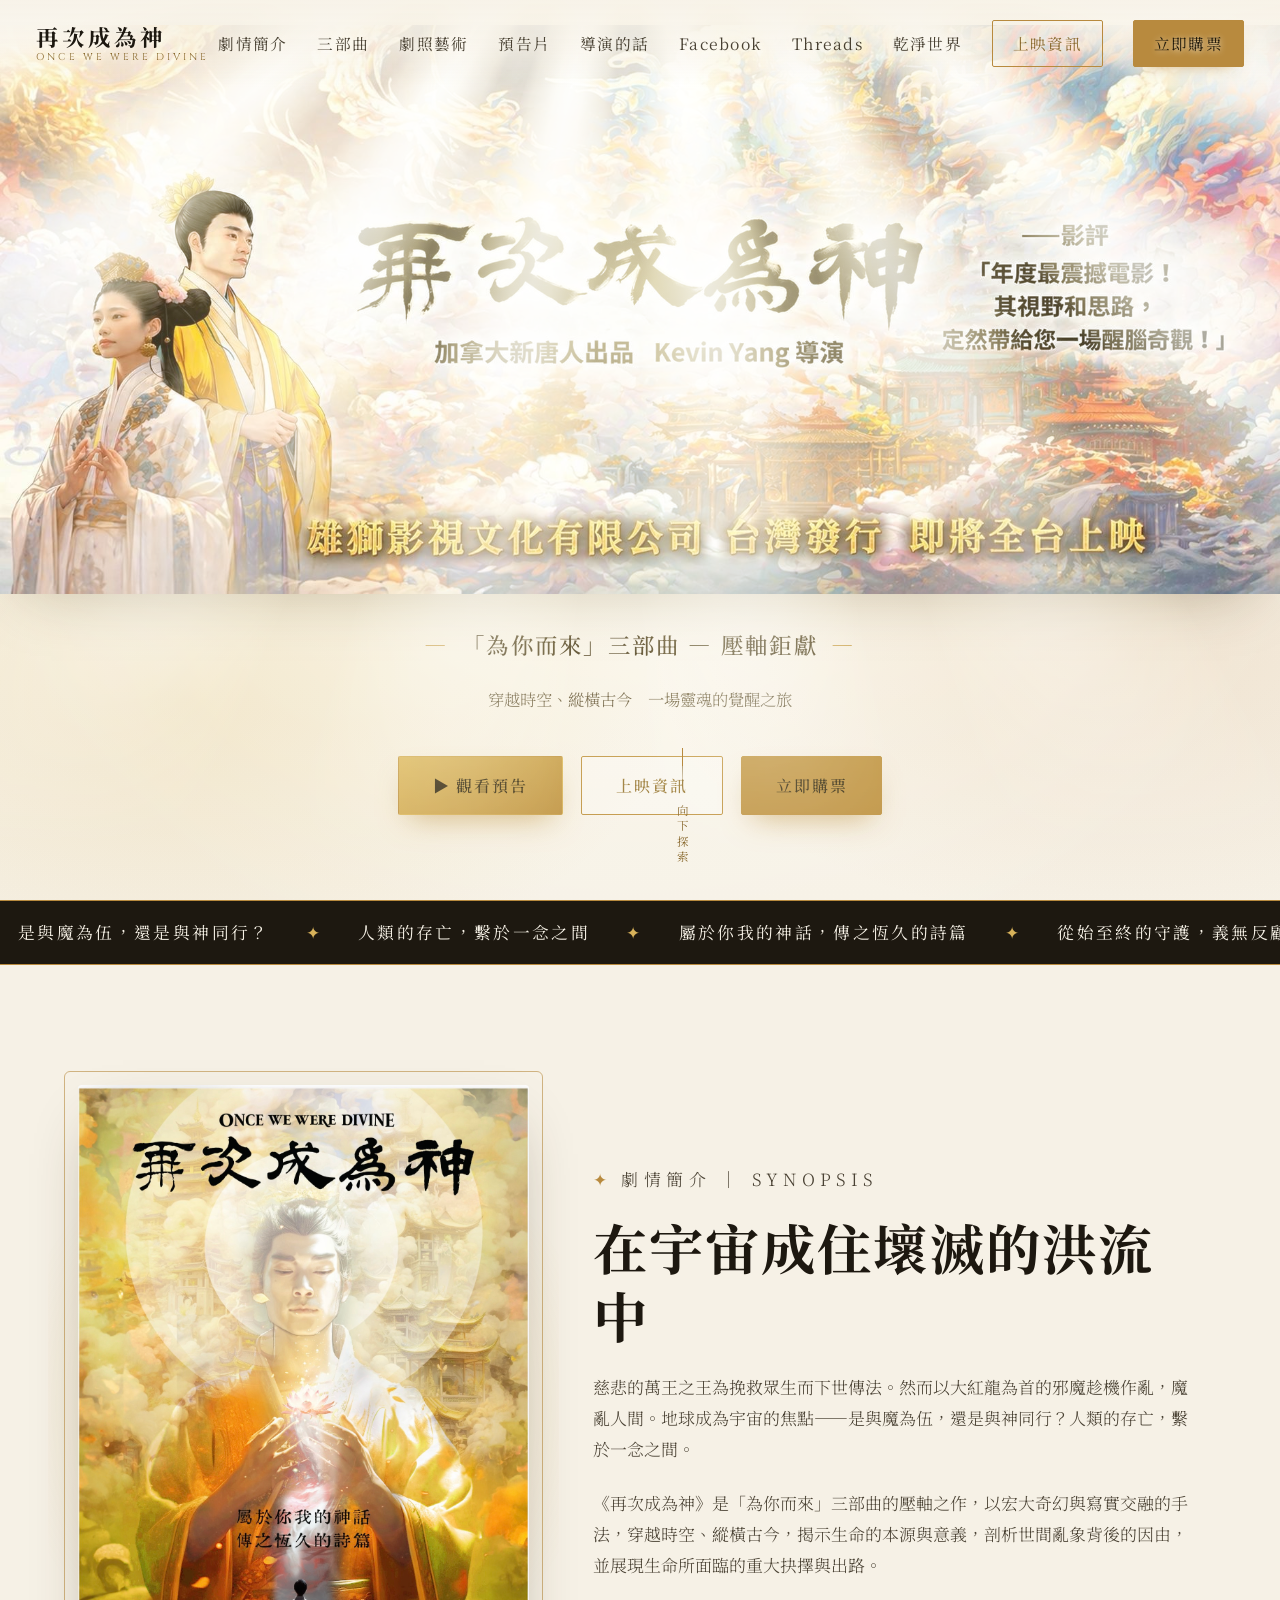
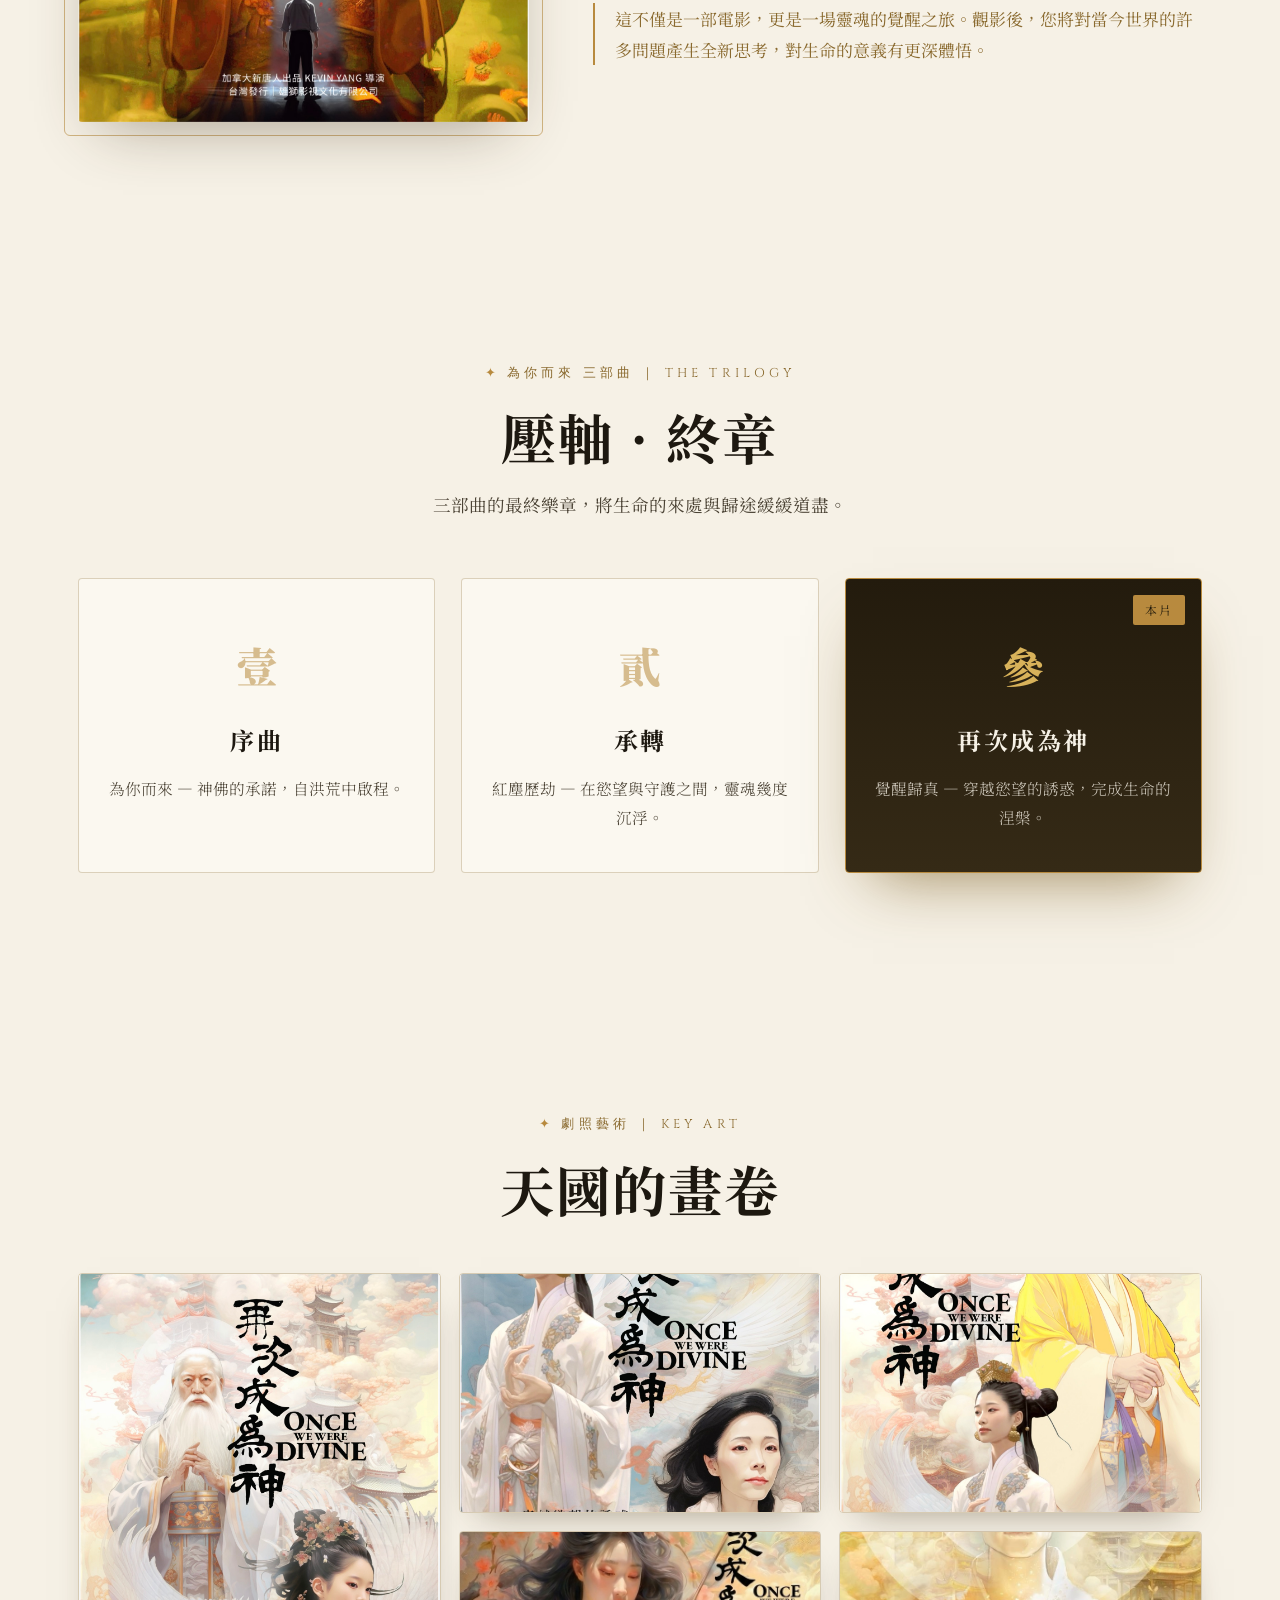
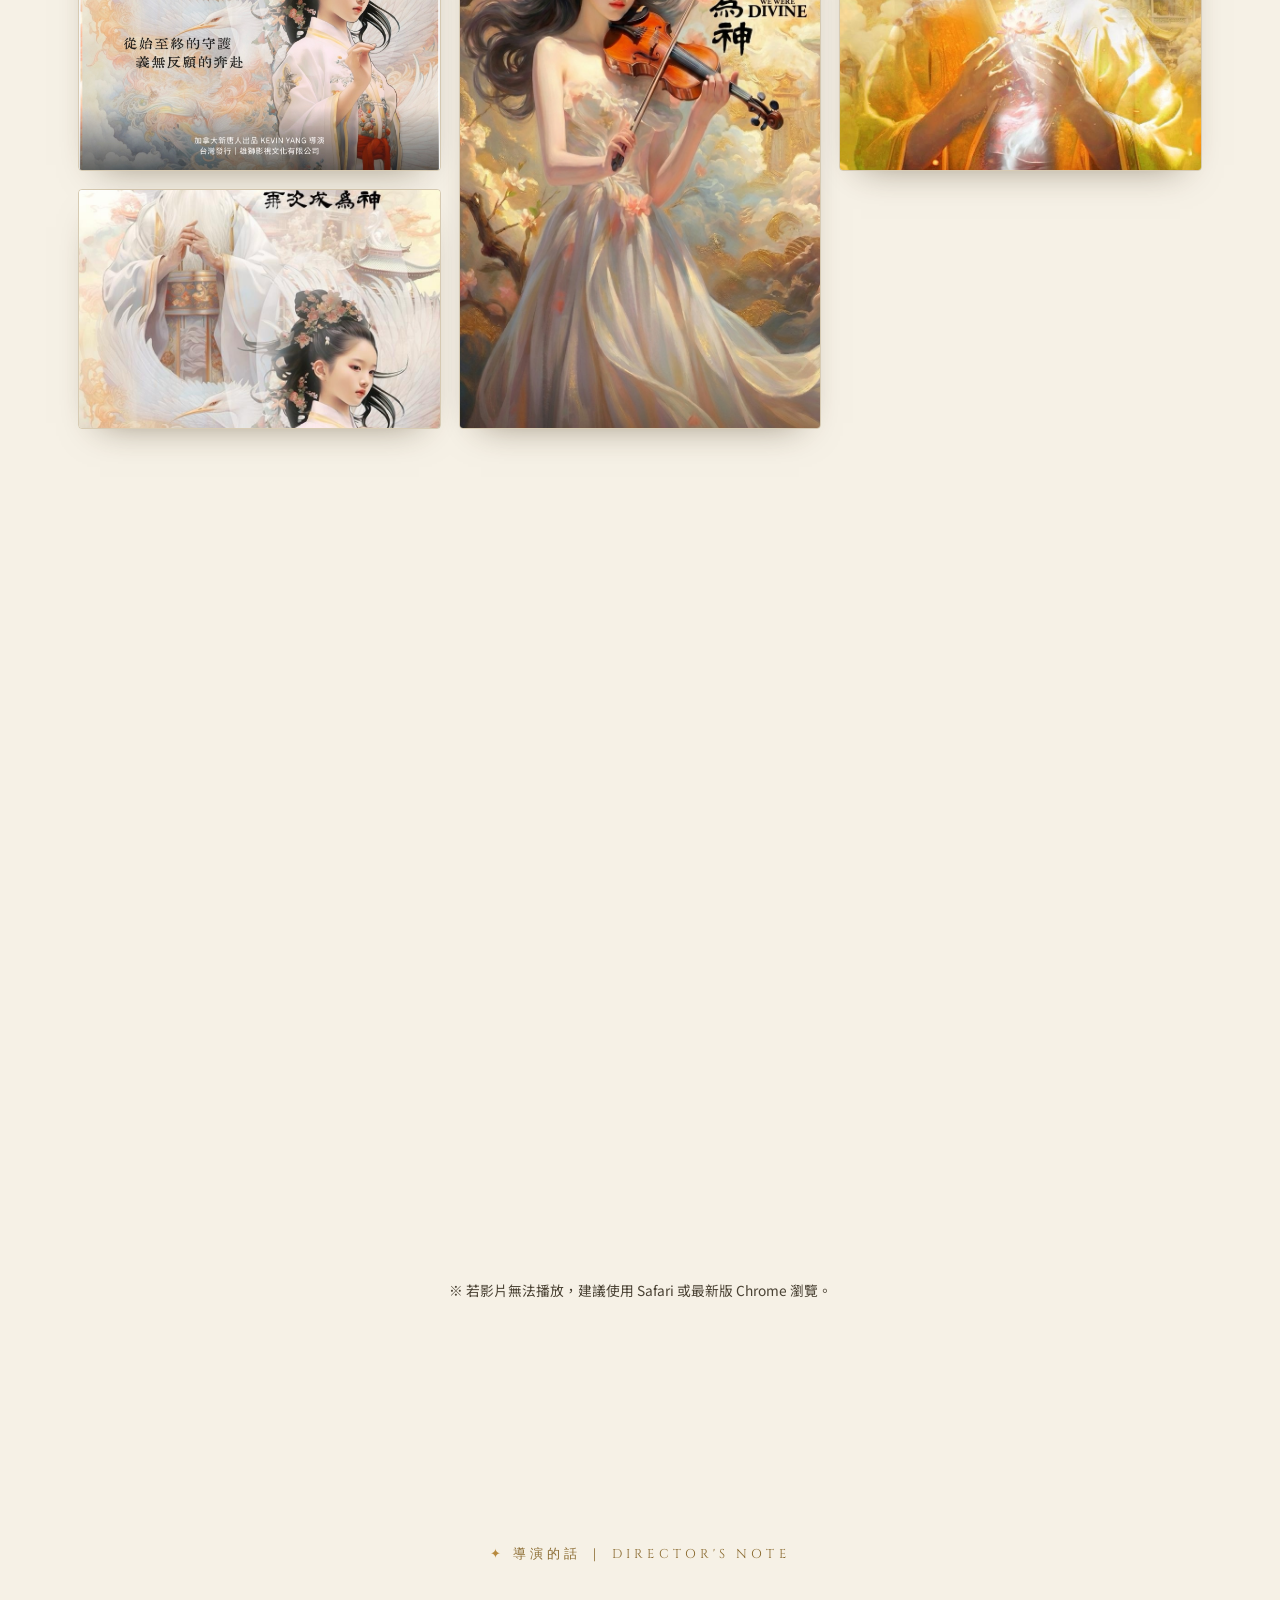
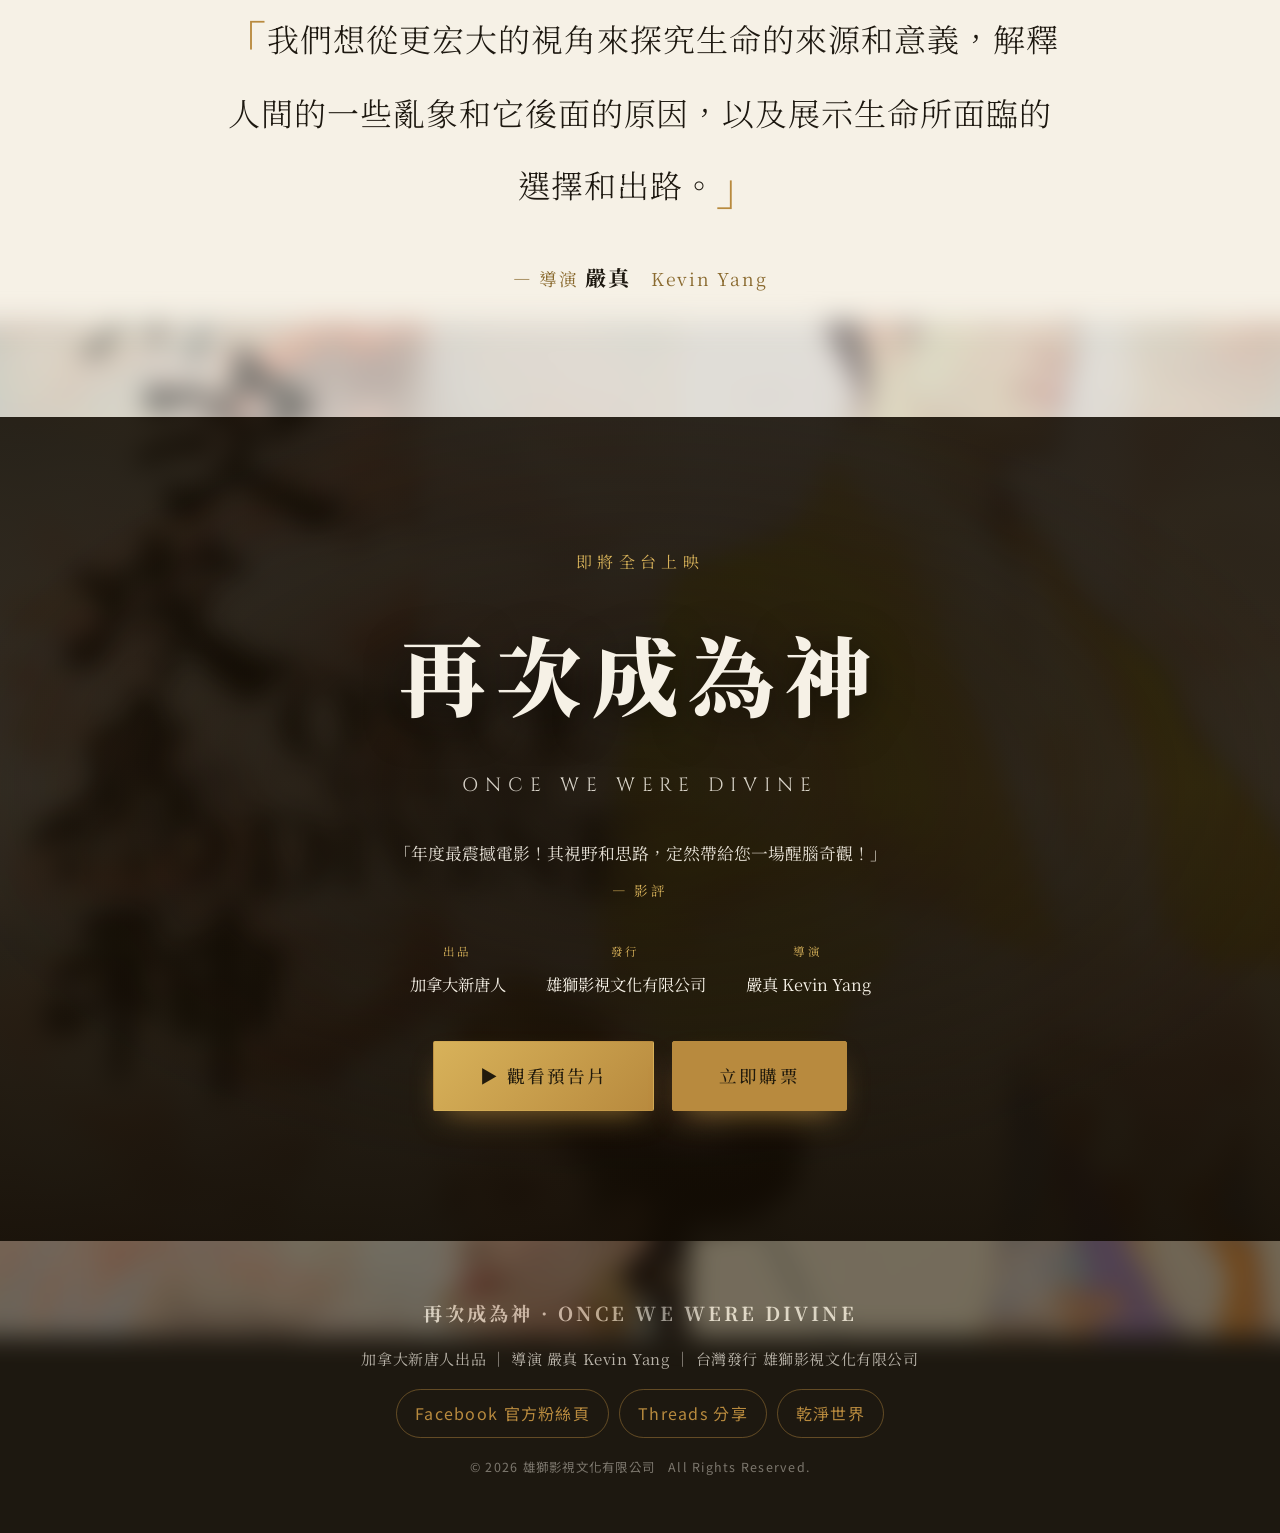
==== commit fad84416: "Add Gan Jing World link" ====
--- a/index.html
+++ b/index.html
@@ -34,6 +34,7 @@
     <a href="#testimonialsSection" id="navTestimonials" hidden>觀眾心得</a>
     <a href="https://www.facebook.com/profile.php?id=61590995390151" target="_blank" rel="noopener noreferrer">Facebook</a>
     <a href="https://www.threads.com/share/BAacO54jLl/" target="_blank" rel="noopener noreferrer">Threads</a>
+    <a href="https://www.ganjingworld.com/s/xRVBkE8K66" target="_blank" rel="noopener noreferrer">乾淨世界</a>
     <a href="#screening" class="nav__cta">上映資訊</a>
     <a href="https://lion-movies.oen.tw/events/3H7Y7ijGLz3pHYm09lghnwM6j3X" class="nav__ticket" target="_blank" rel="noopener noreferrer">立即購票</a>
   </nav>
@@ -209,7 +210,7 @@
 <footer class="footer">
   <p class="footer__title">再次成為神 · ONCE WE WERE DIVINE</p>
   <p class="footer__line">加拿大新唐人出品 ｜ 導演 嚴真 Kevin Yang ｜ 台灣發行 雄獅影視文化有限公司</p>
-  <p class="footer__social"><a href="https://www.facebook.com/profile.php?id=61590995390151" target="_blank" rel="noopener noreferrer">Facebook 官方粉絲頁</a><a href="https://www.threads.com/share/BAacO54jLl/" target="_blank" rel="noopener noreferrer">Threads 分享</a></p>
+  <p class="footer__social"><a href="https://www.facebook.com/profile.php?id=61590995390151" target="_blank" rel="noopener noreferrer">Facebook 官方粉絲頁</a><a href="https://www.threads.com/share/BAacO54jLl/" target="_blank" rel="noopener noreferrer">Threads 分享</a><a href="https://www.ganjingworld.com/s/xRVBkE8K66" target="_blank" rel="noopener noreferrer">乾淨世界</a></p>
   <p class="footer__copy">© 2026 雄獅影視文化有限公司　All Rights Reserved.</p>
 </footer>
 
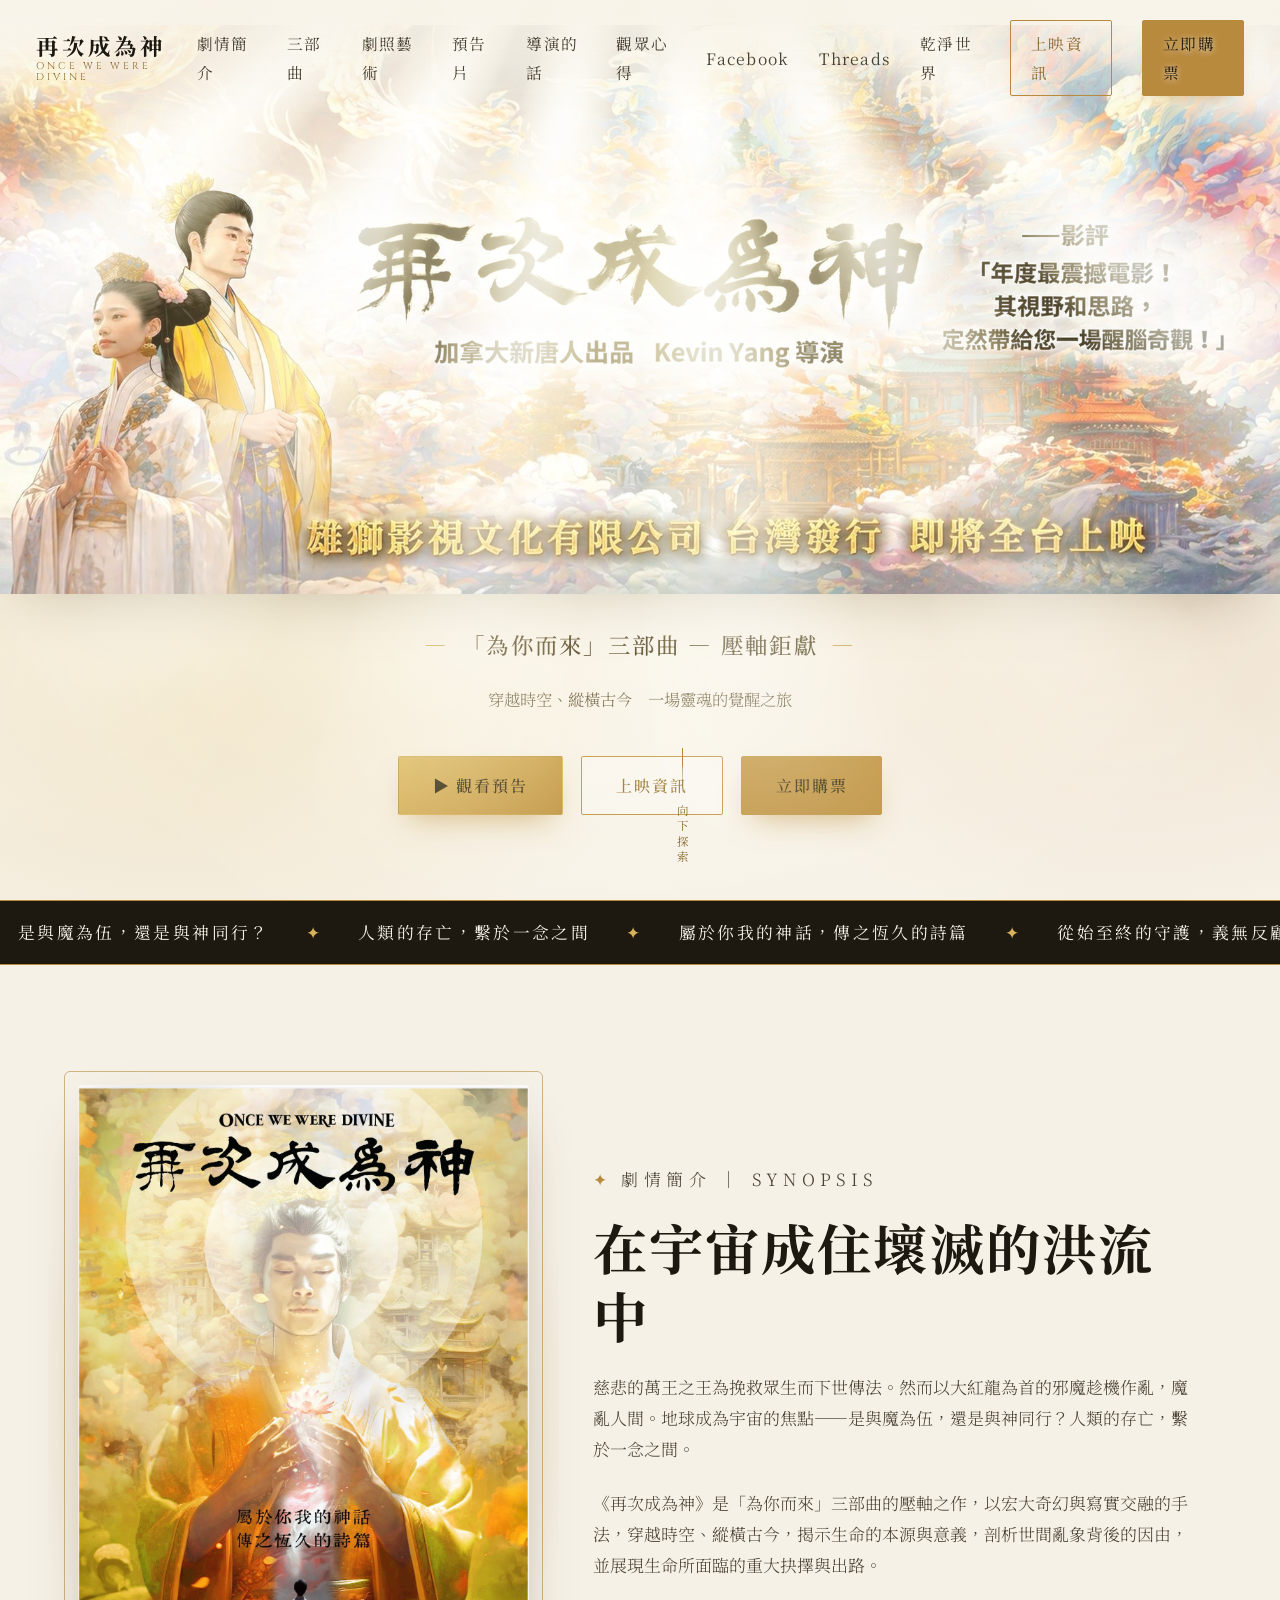
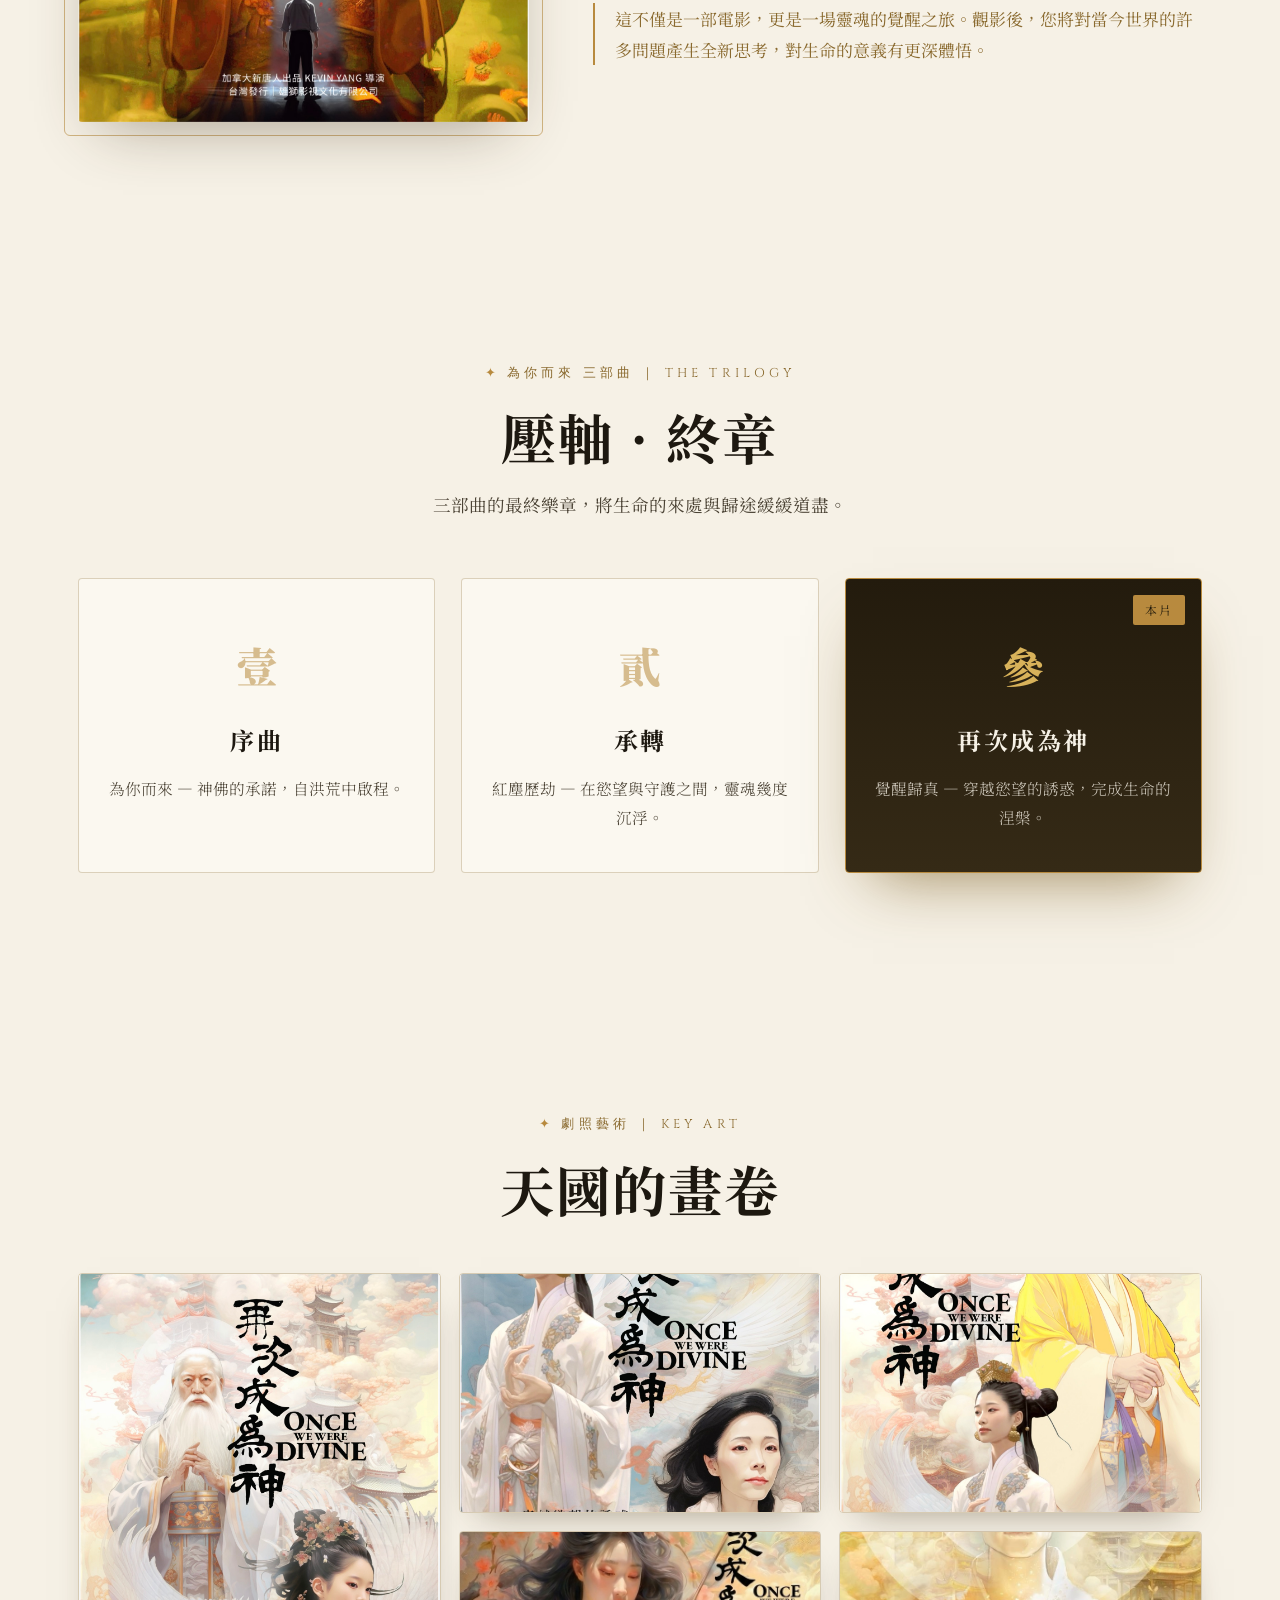
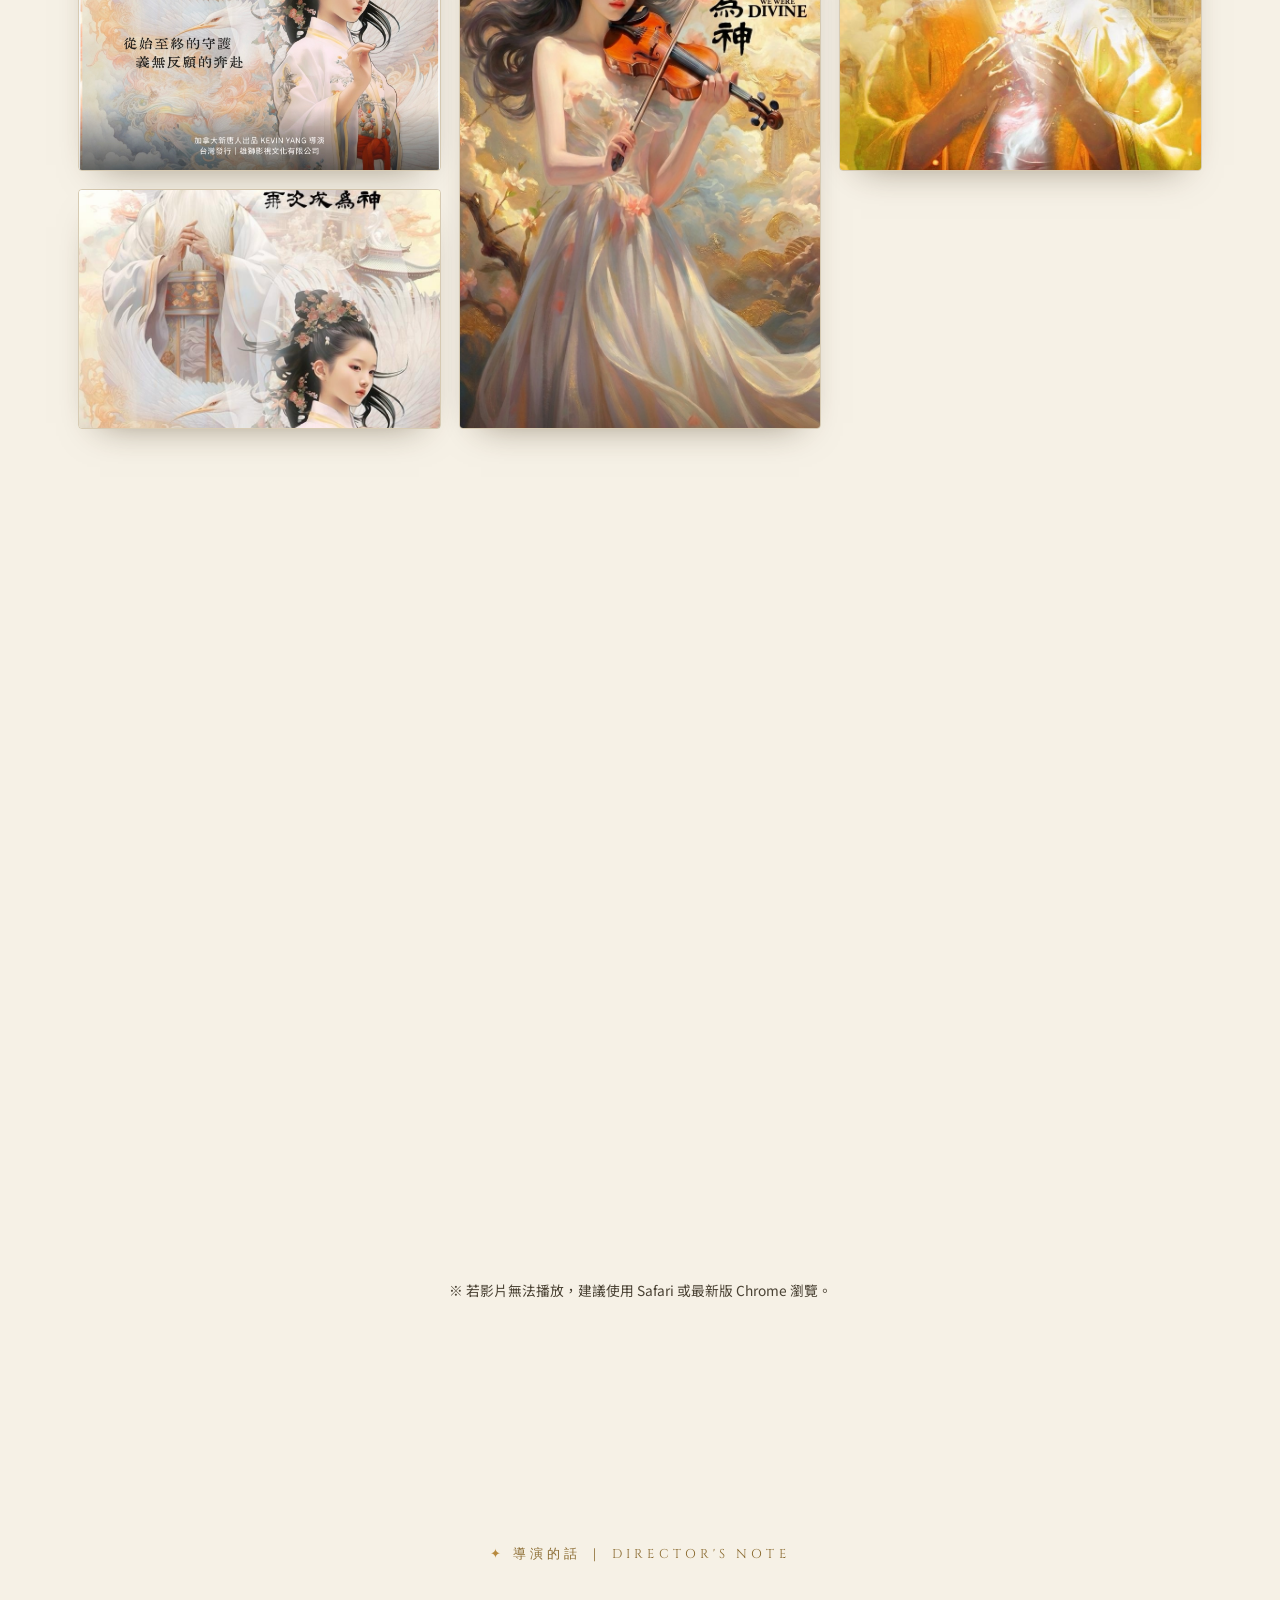
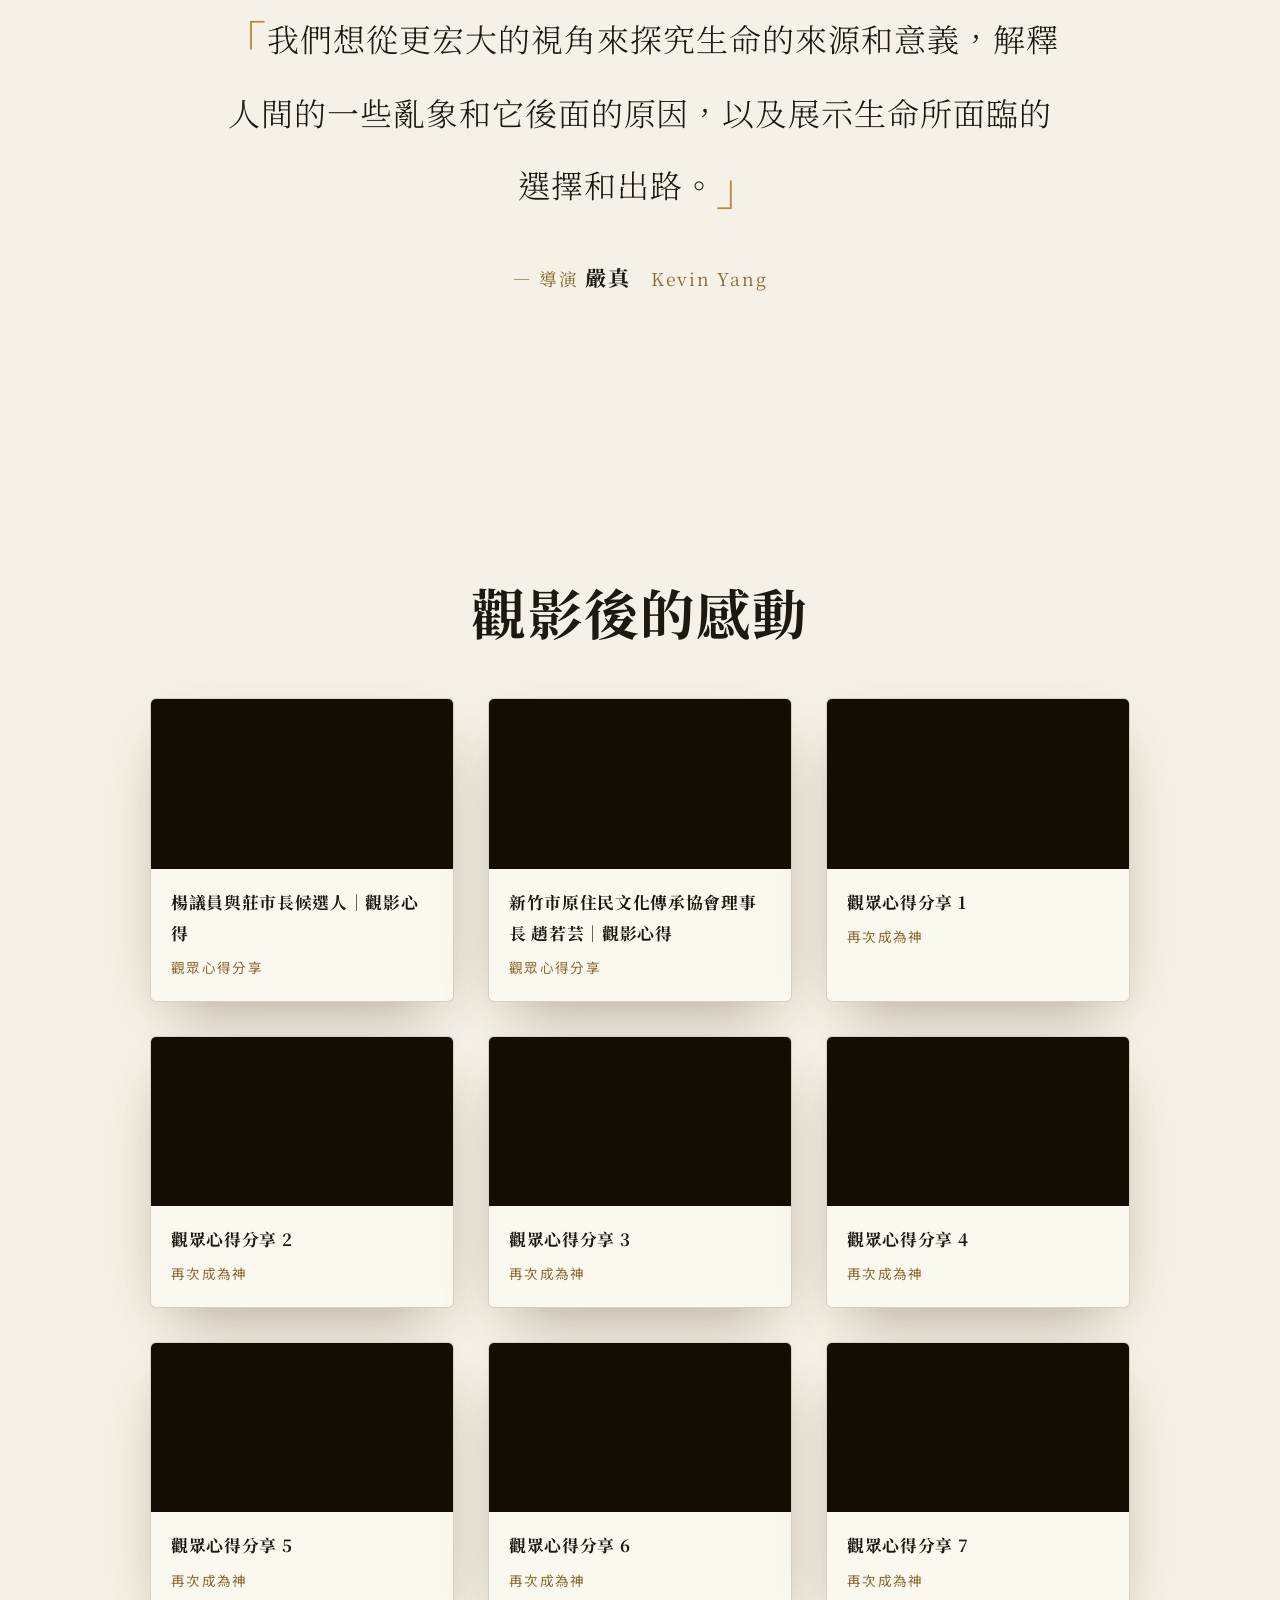
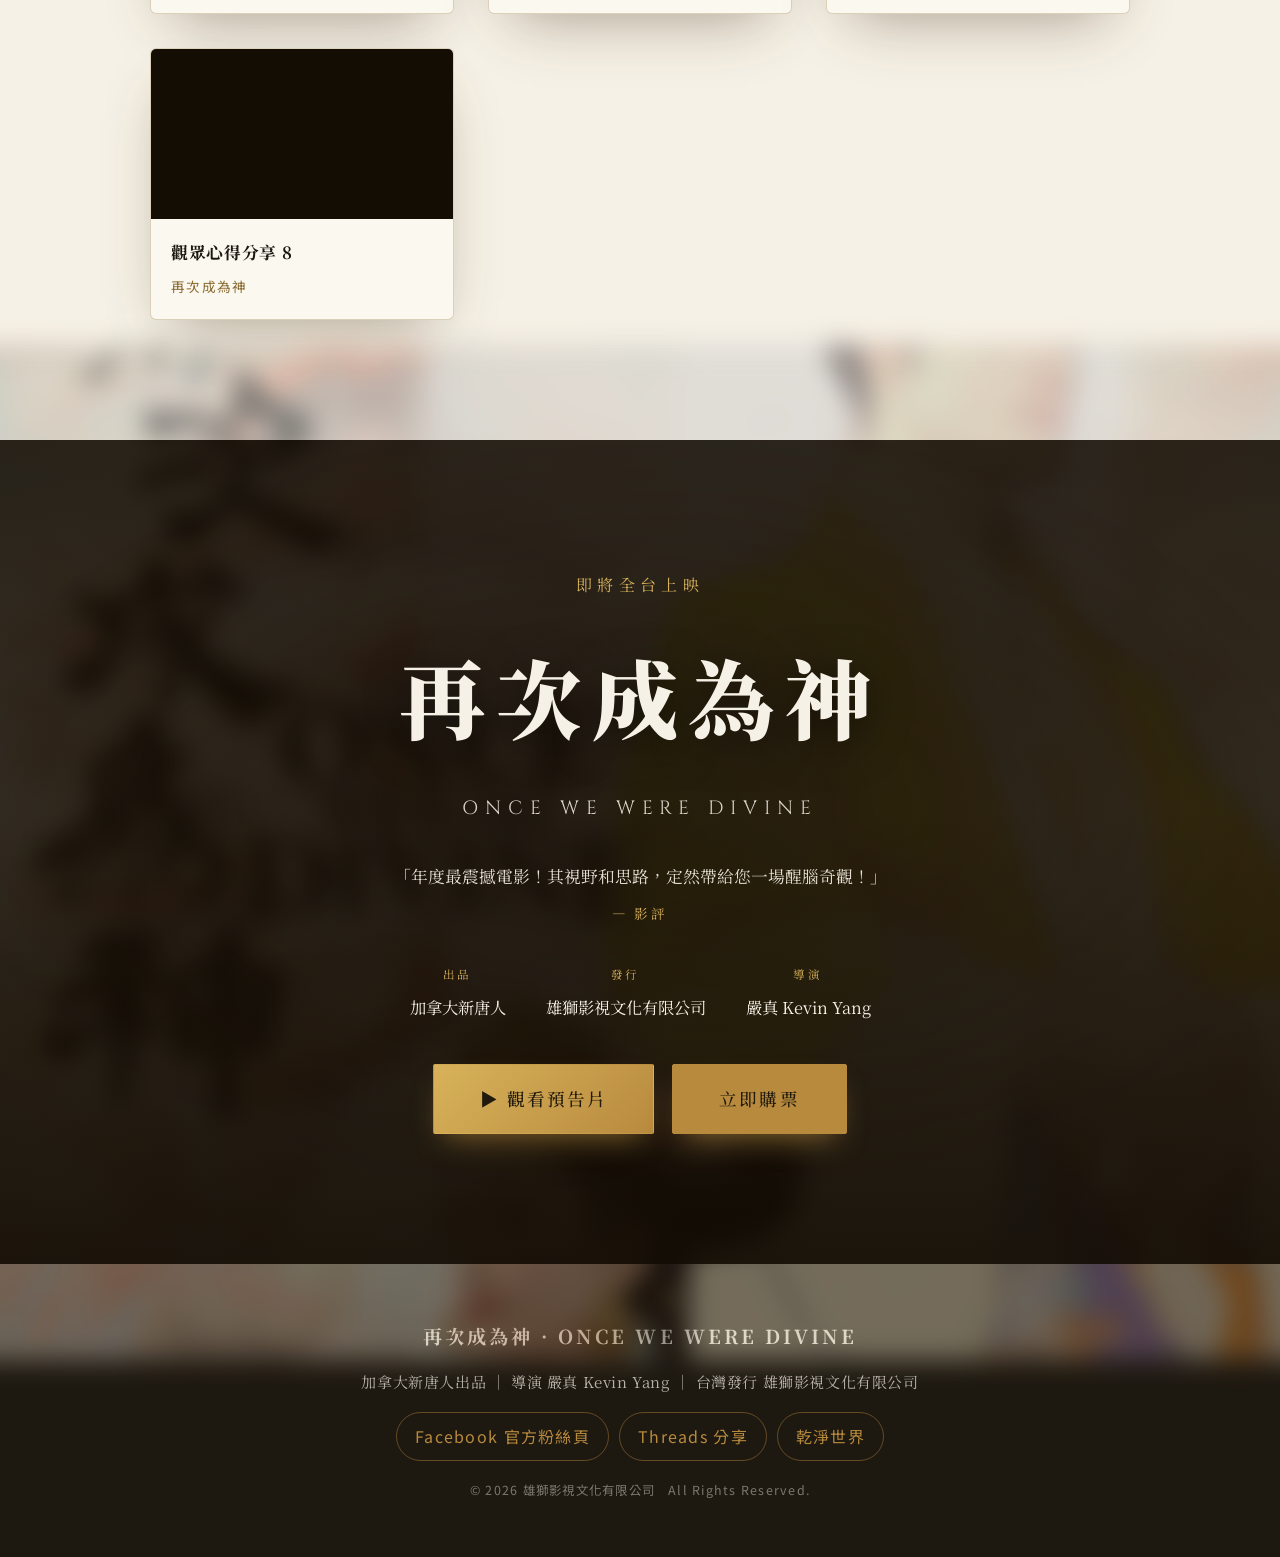
==== commit 97f551ef: "Add audience testimonial videos" ====
--- a/index.html
+++ b/index.html
@@ -225,6 +225,6 @@
   <button class="lightbox__nav lightbox__next" id="lbNext" aria-label="下一張">›</button>
 </div>
 
-<script src="js/main.js?v=5"></script>
+<script src="js/main.js?v=6"></script>
 </body>
 </html>
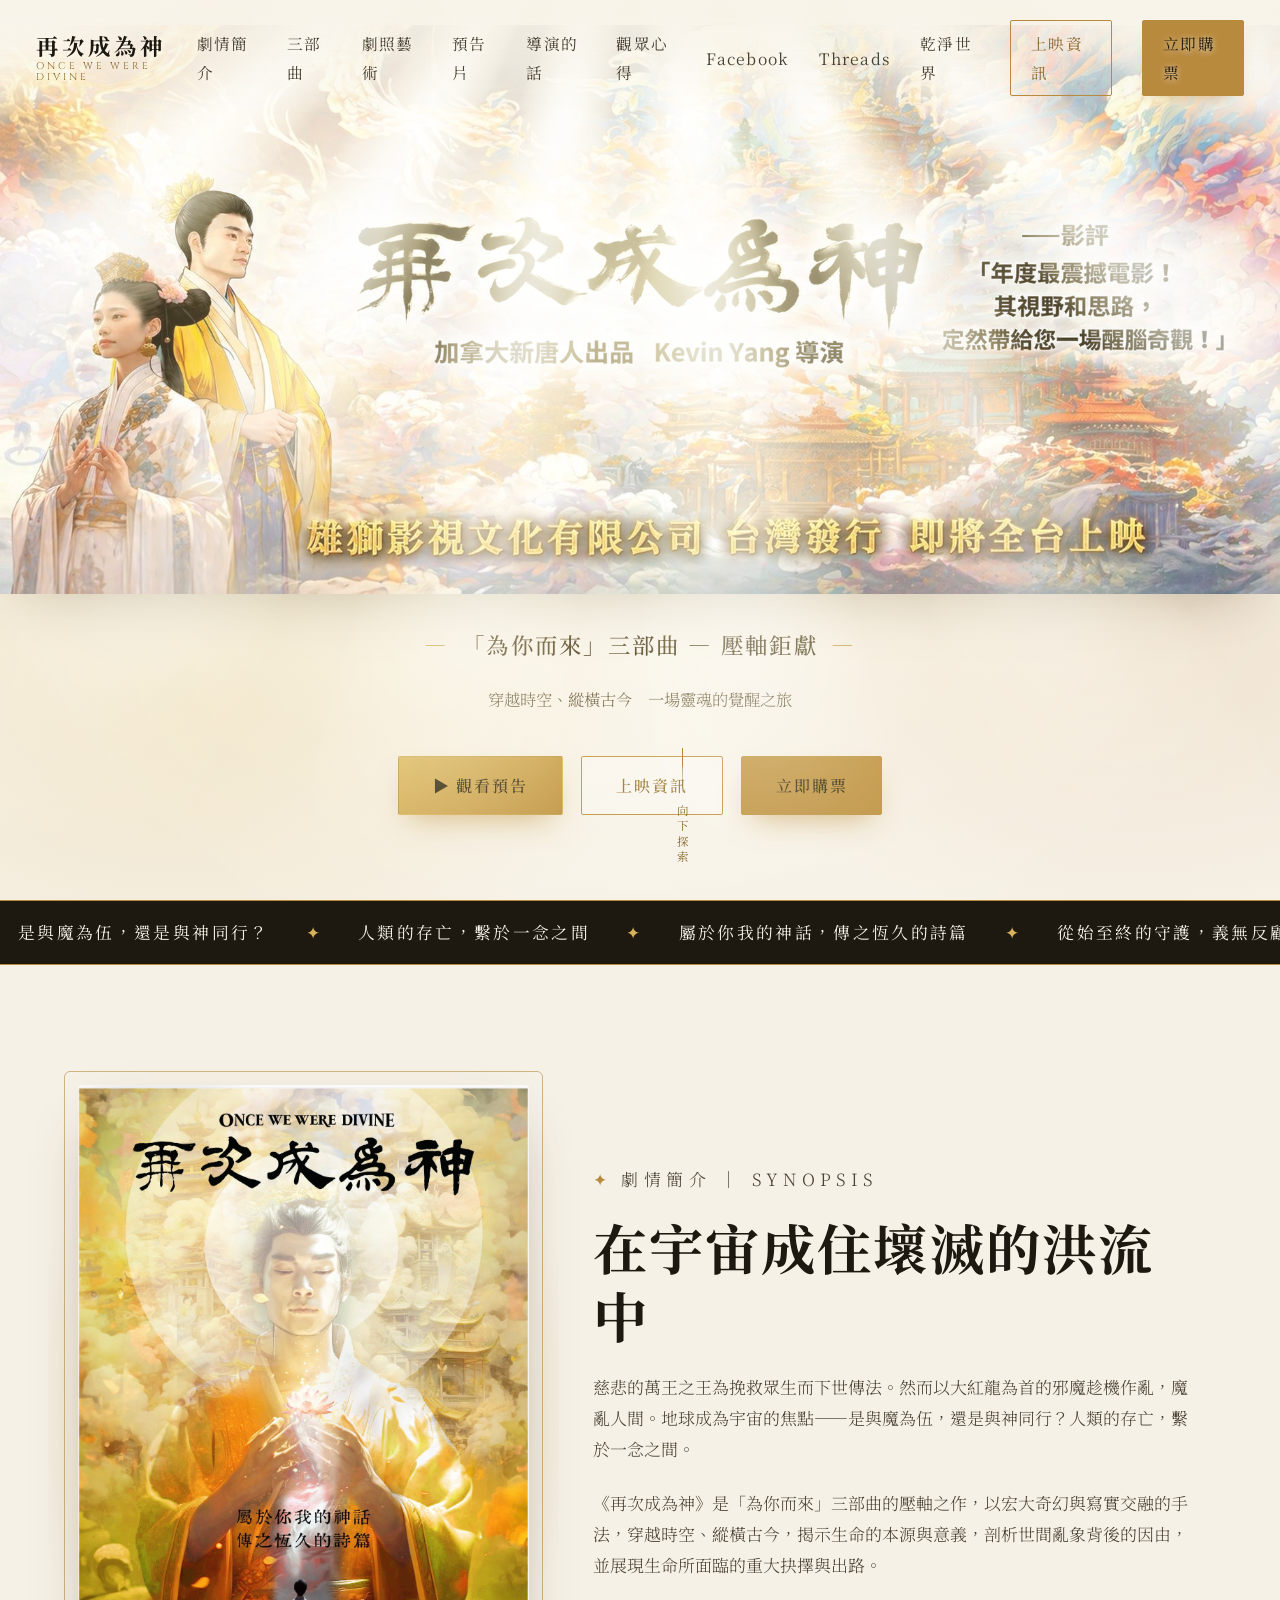
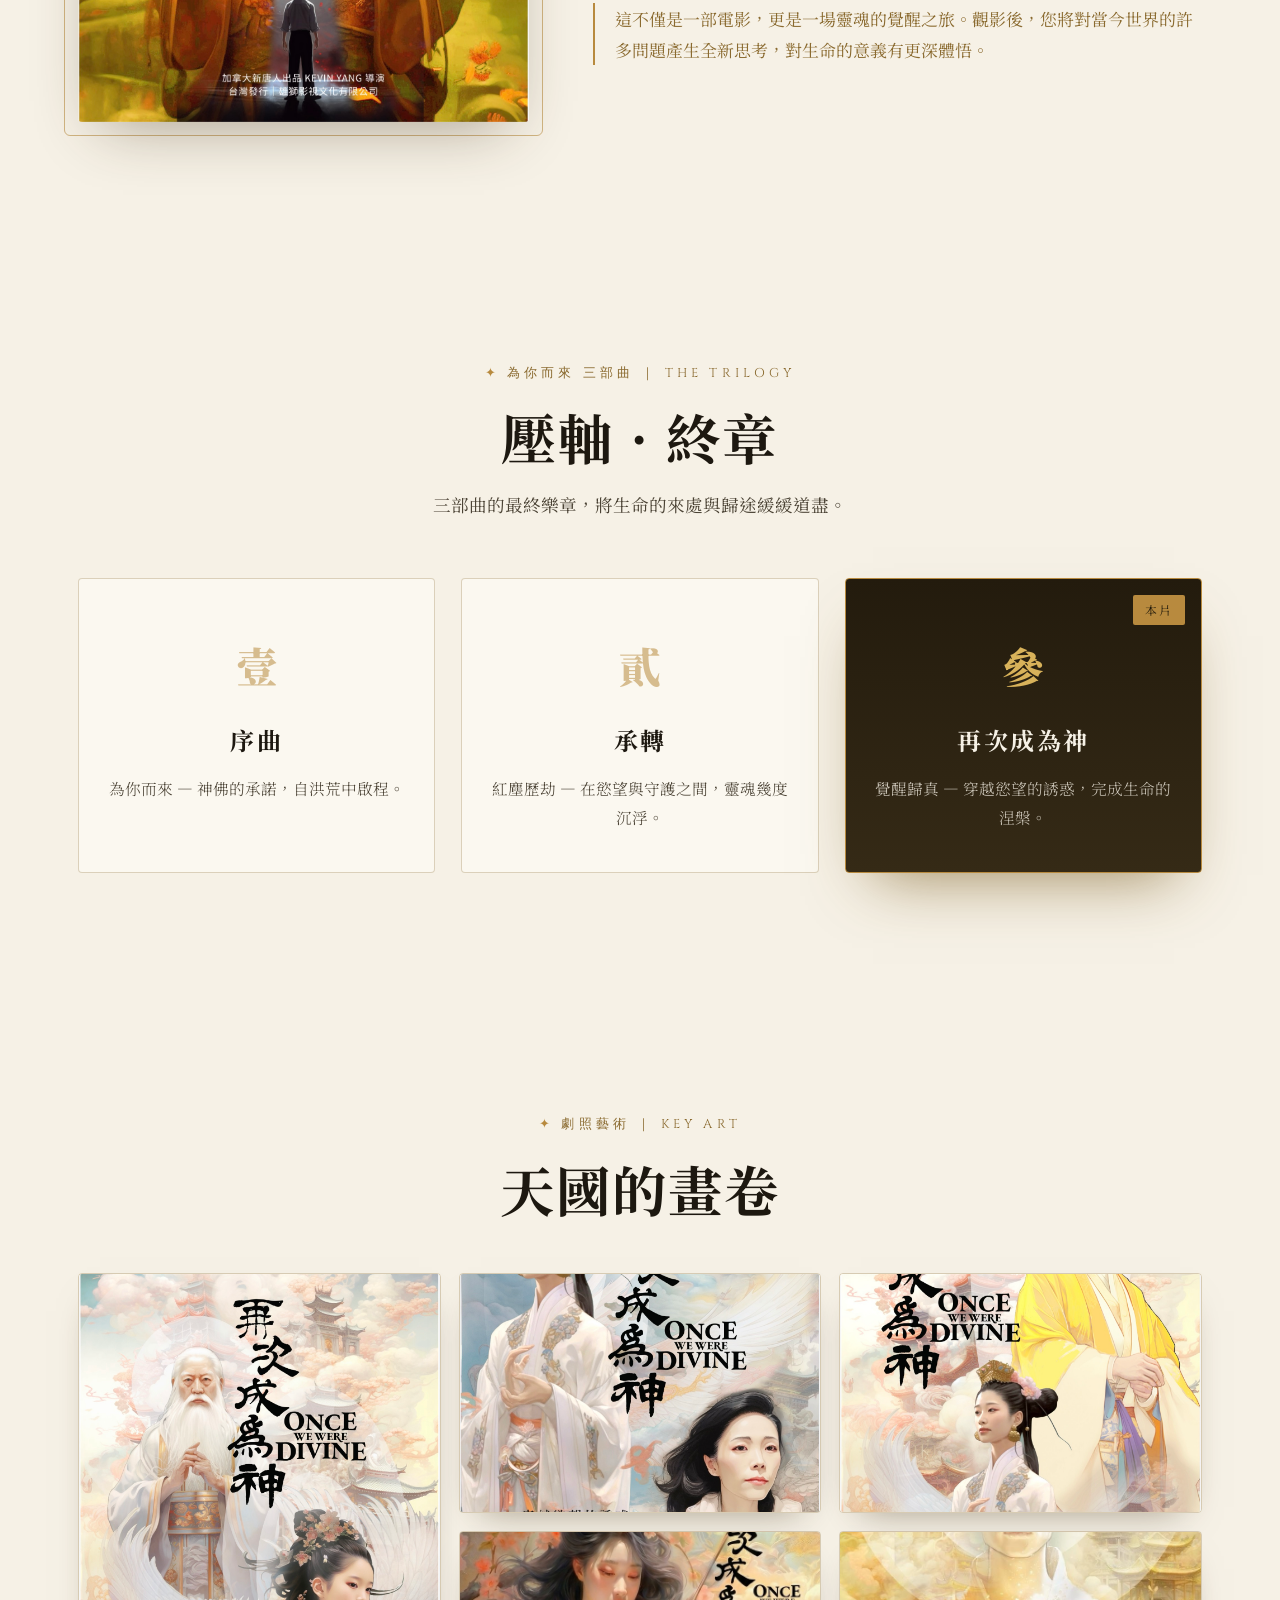
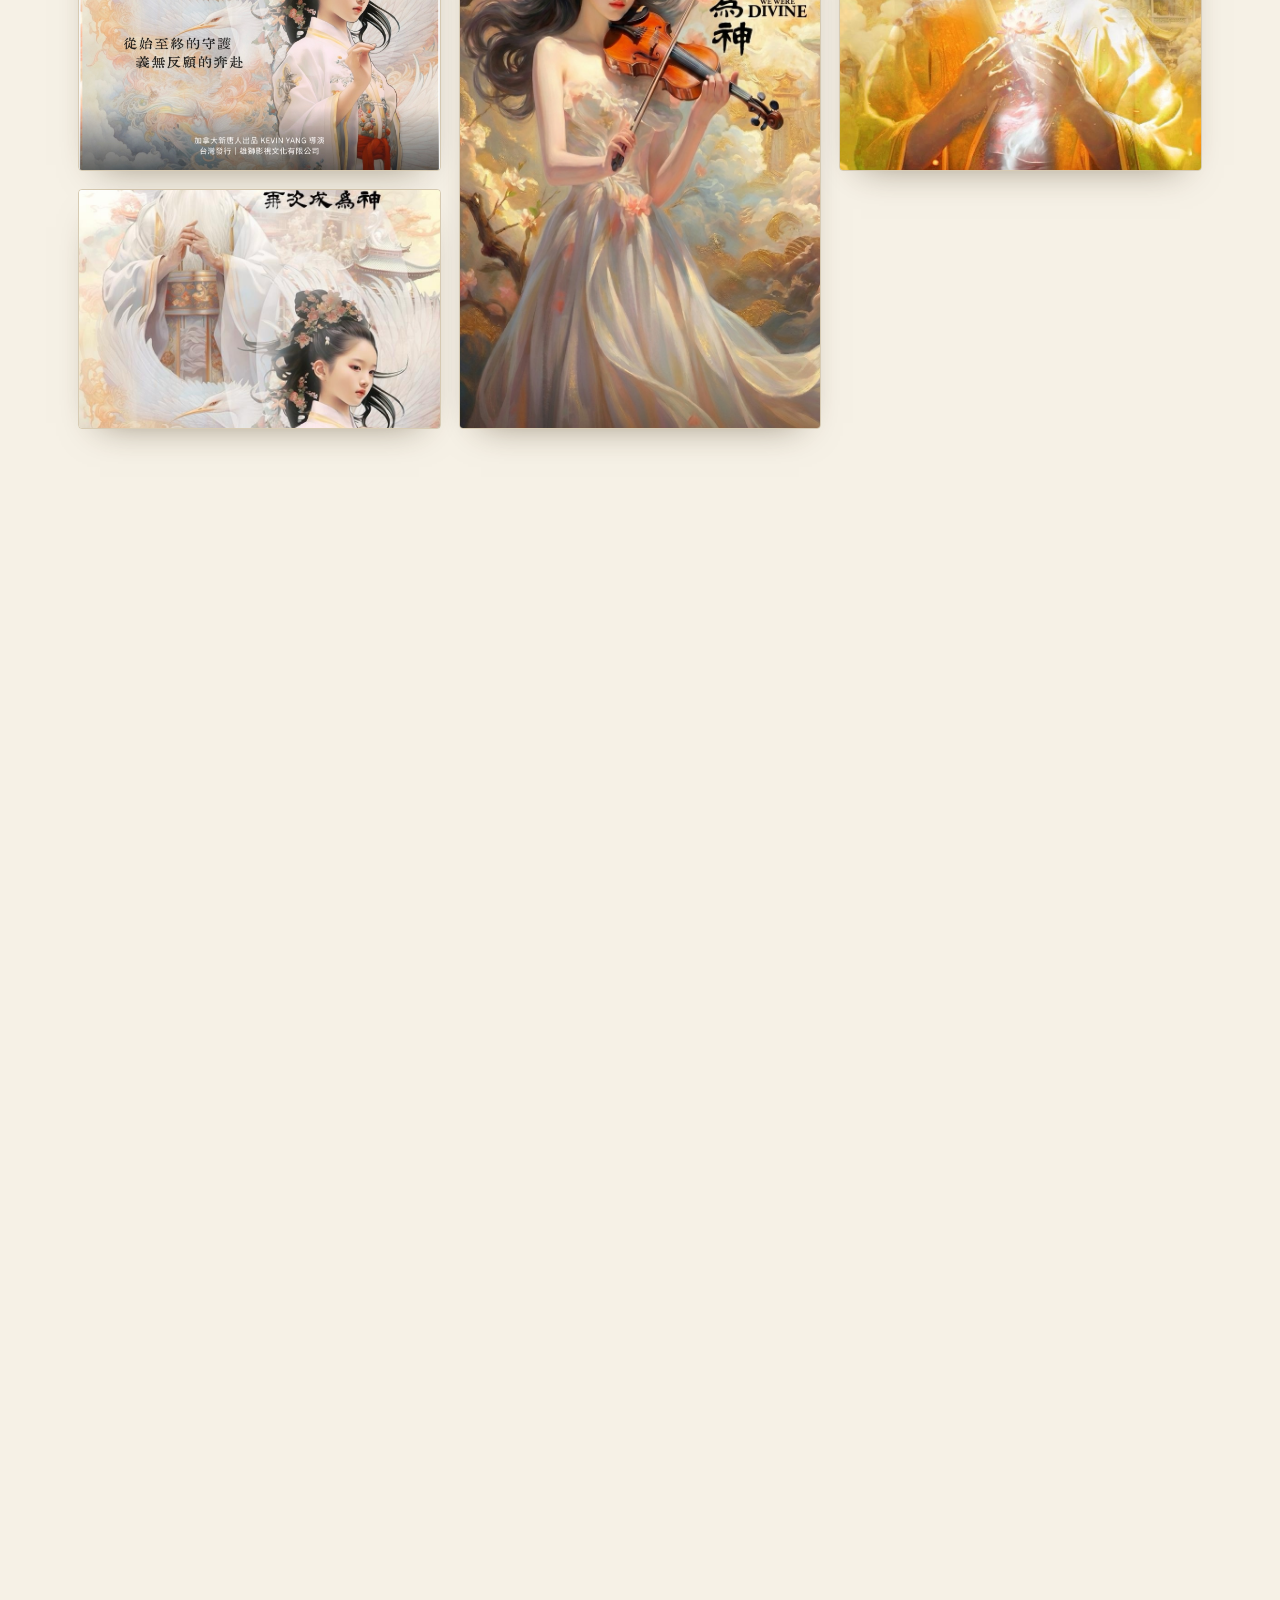
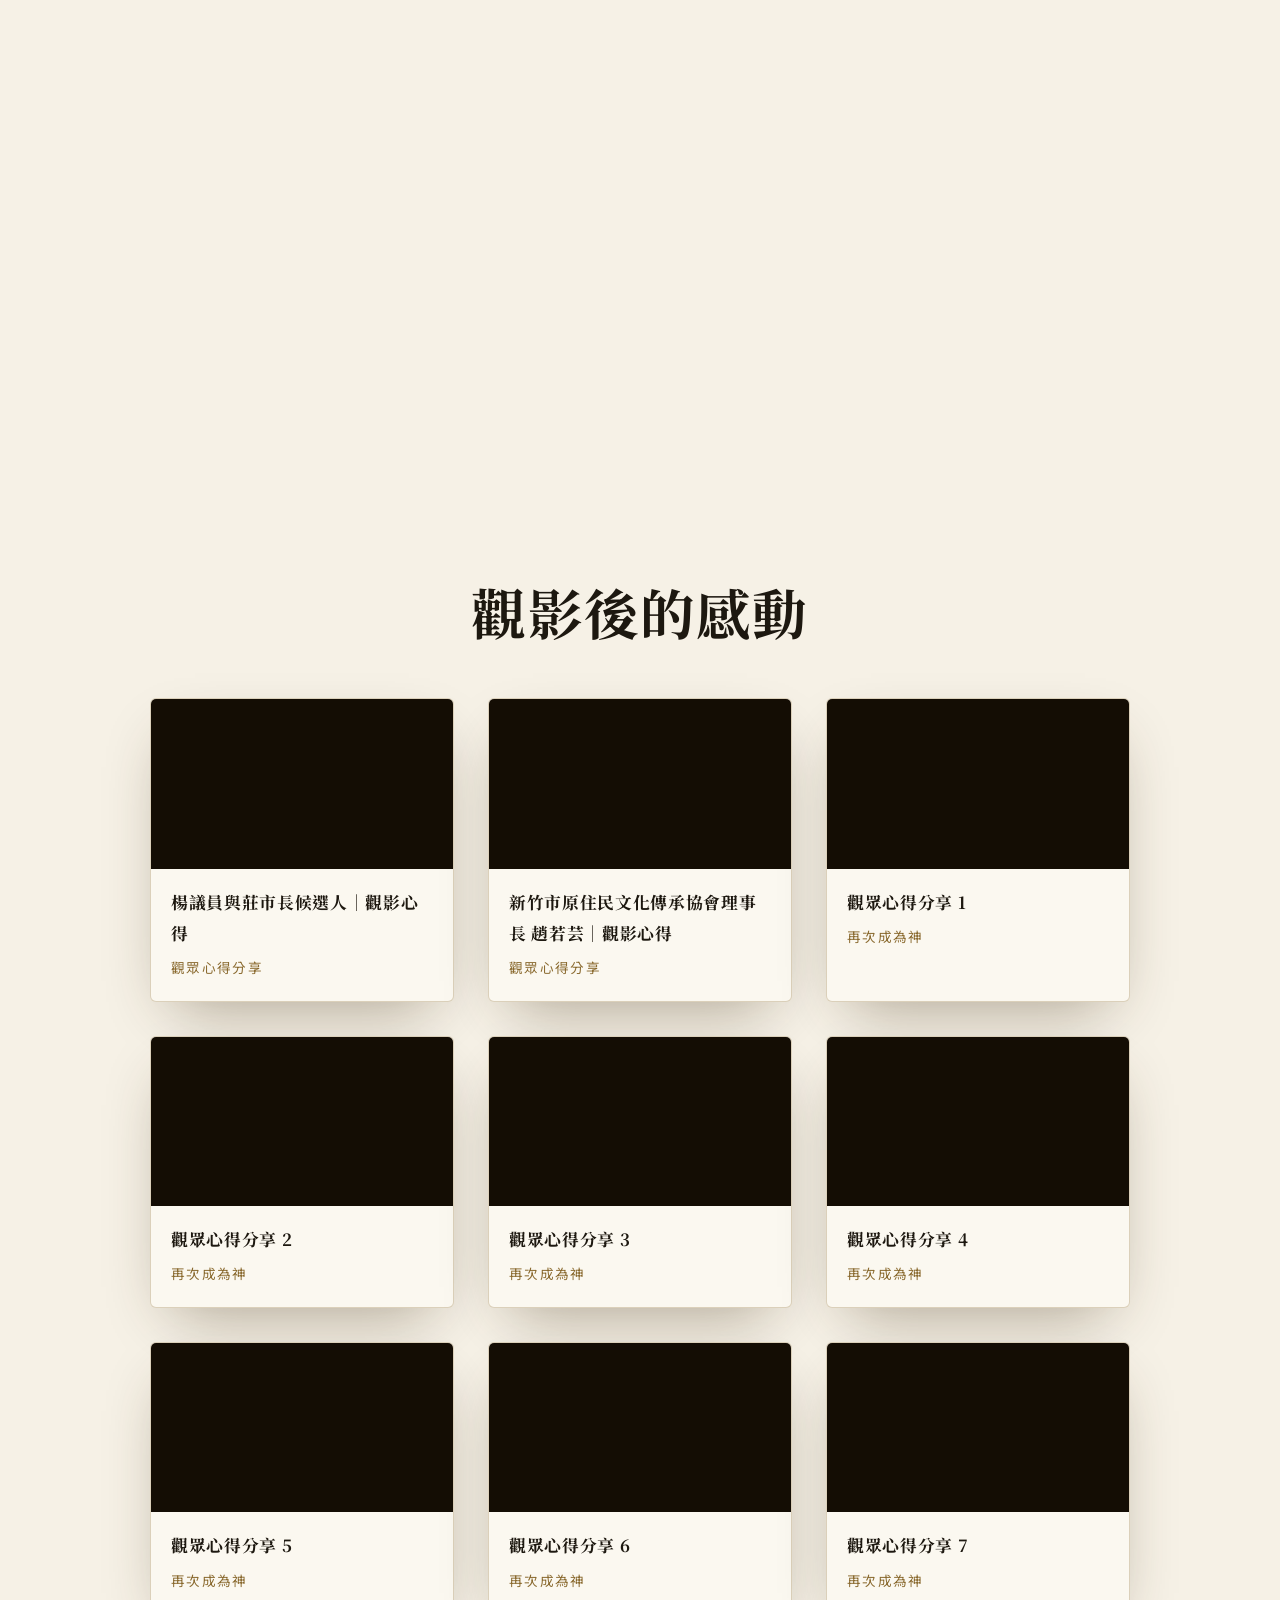
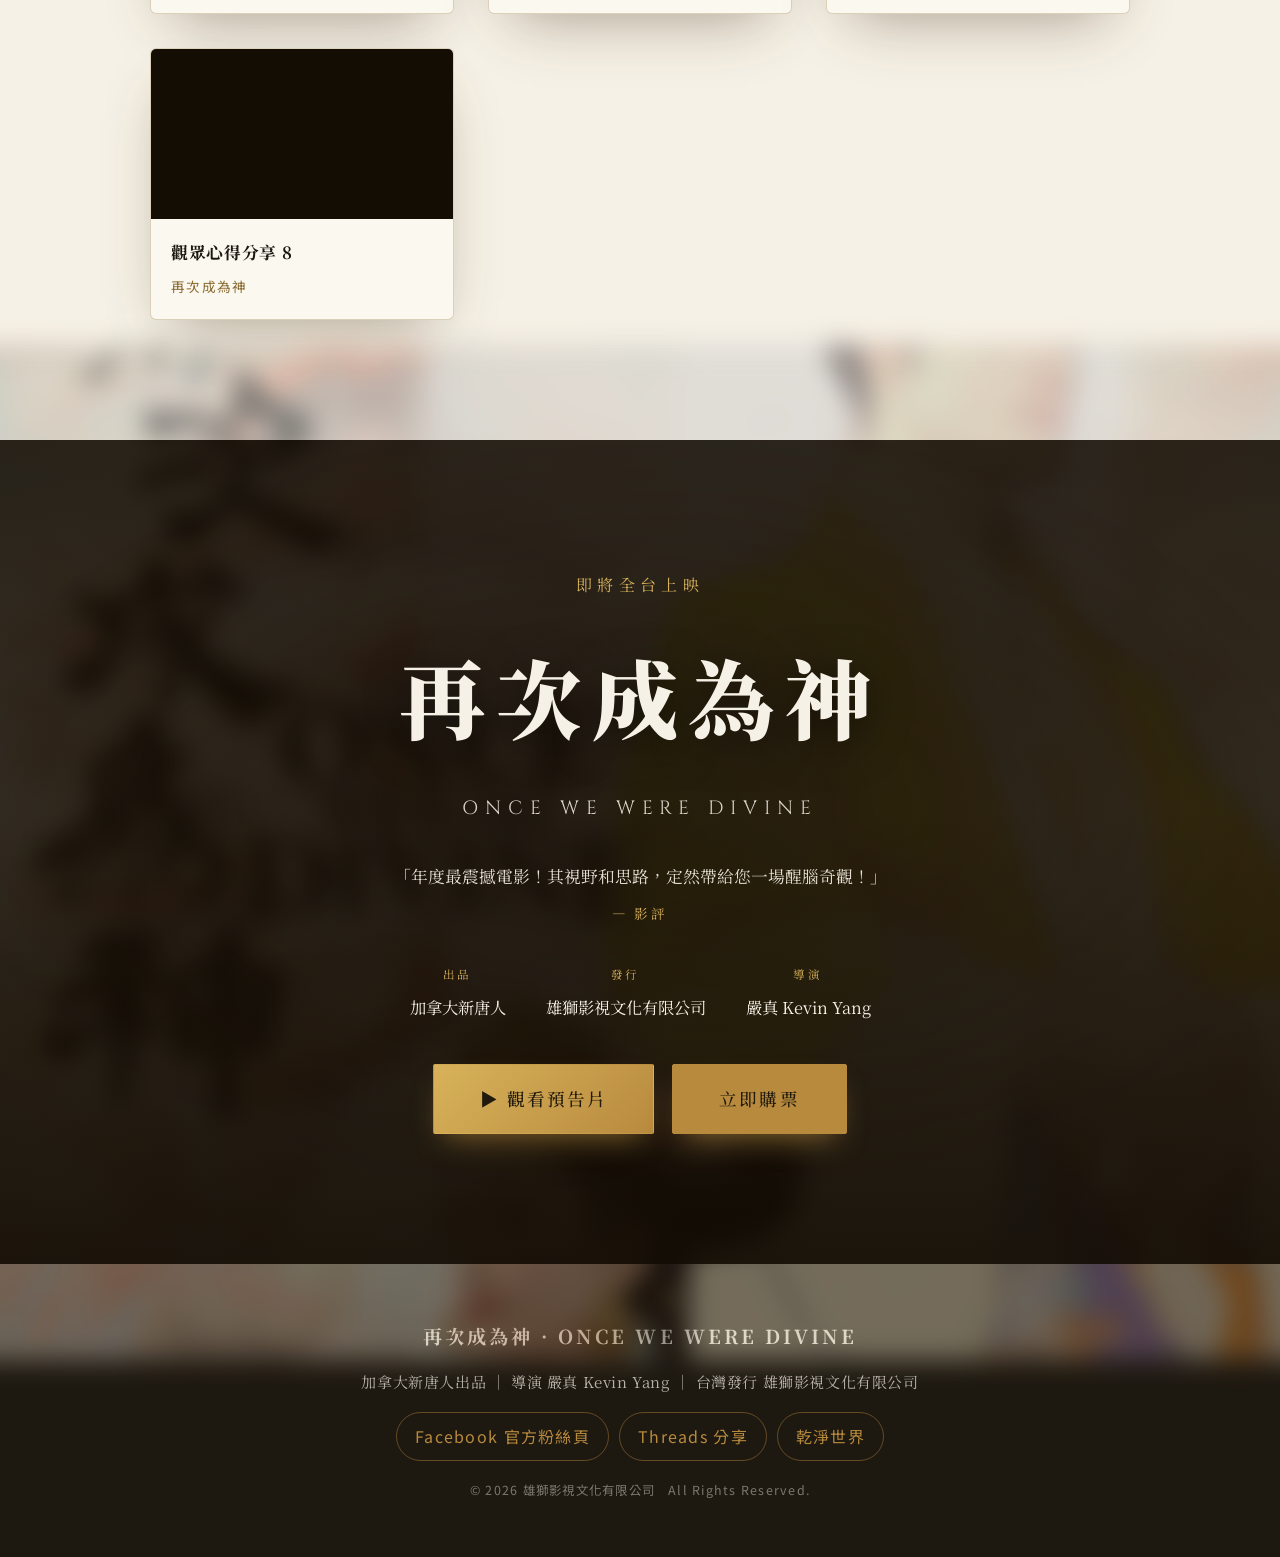
==== commit ec5fba6a: "Update Ganjing World link" ====
--- a/index.html
+++ b/index.html
@@ -34,7 +34,7 @@
     <a href="#testimonialsSection" id="navTestimonials" hidden>觀眾心得</a>
     <a href="https://www.facebook.com/profile.php?id=61590995390151" target="_blank" rel="noopener noreferrer">Facebook</a>
     <a href="https://www.threads.com/share/BAacO54jLl/" target="_blank" rel="noopener noreferrer">Threads</a>
-    <a href="https://www.ganjingworld.com/s/xRVBkE8K66" target="_blank" rel="noopener noreferrer">乾淨世界</a>
+    <a href="https://www.ganjingworld.com/s/OmMXBaRKor" target="_blank" rel="noopener noreferrer">乾淨世界</a>
     <a href="#screening" class="nav__cta">上映資訊</a>
     <a href="https://lion-movies.oen.tw/events/3H7Y7ijGLz3pHYm09lghnwM6j3X" class="nav__ticket" target="_blank" rel="noopener noreferrer">立即購票</a>
   </nav>
@@ -210,7 +210,7 @@
 <footer class="footer">
   <p class="footer__title">再次成為神 · ONCE WE WERE DIVINE</p>
   <p class="footer__line">加拿大新唐人出品 ｜ 導演 嚴真 Kevin Yang ｜ 台灣發行 雄獅影視文化有限公司</p>
-  <p class="footer__social"><a href="https://www.facebook.com/profile.php?id=61590995390151" target="_blank" rel="noopener noreferrer">Facebook 官方粉絲頁</a><a href="https://www.threads.com/share/BAacO54jLl/" target="_blank" rel="noopener noreferrer">Threads 分享</a><a href="https://www.ganjingworld.com/s/xRVBkE8K66" target="_blank" rel="noopener noreferrer">乾淨世界</a></p>
+  <p class="footer__social"><a href="https://www.facebook.com/profile.php?id=61590995390151" target="_blank" rel="noopener noreferrer">Facebook 官方粉絲頁</a><a href="https://www.threads.com/share/BAacO54jLl/" target="_blank" rel="noopener noreferrer">Threads 分享</a><a href="https://www.ganjingworld.com/s/OmMXBaRKor" target="_blank" rel="noopener noreferrer">乾淨世界</a></p>
   <p class="footer__copy">© 2026 雄獅影視文化有限公司　All Rights Reserved.</p>
 </footer>
 
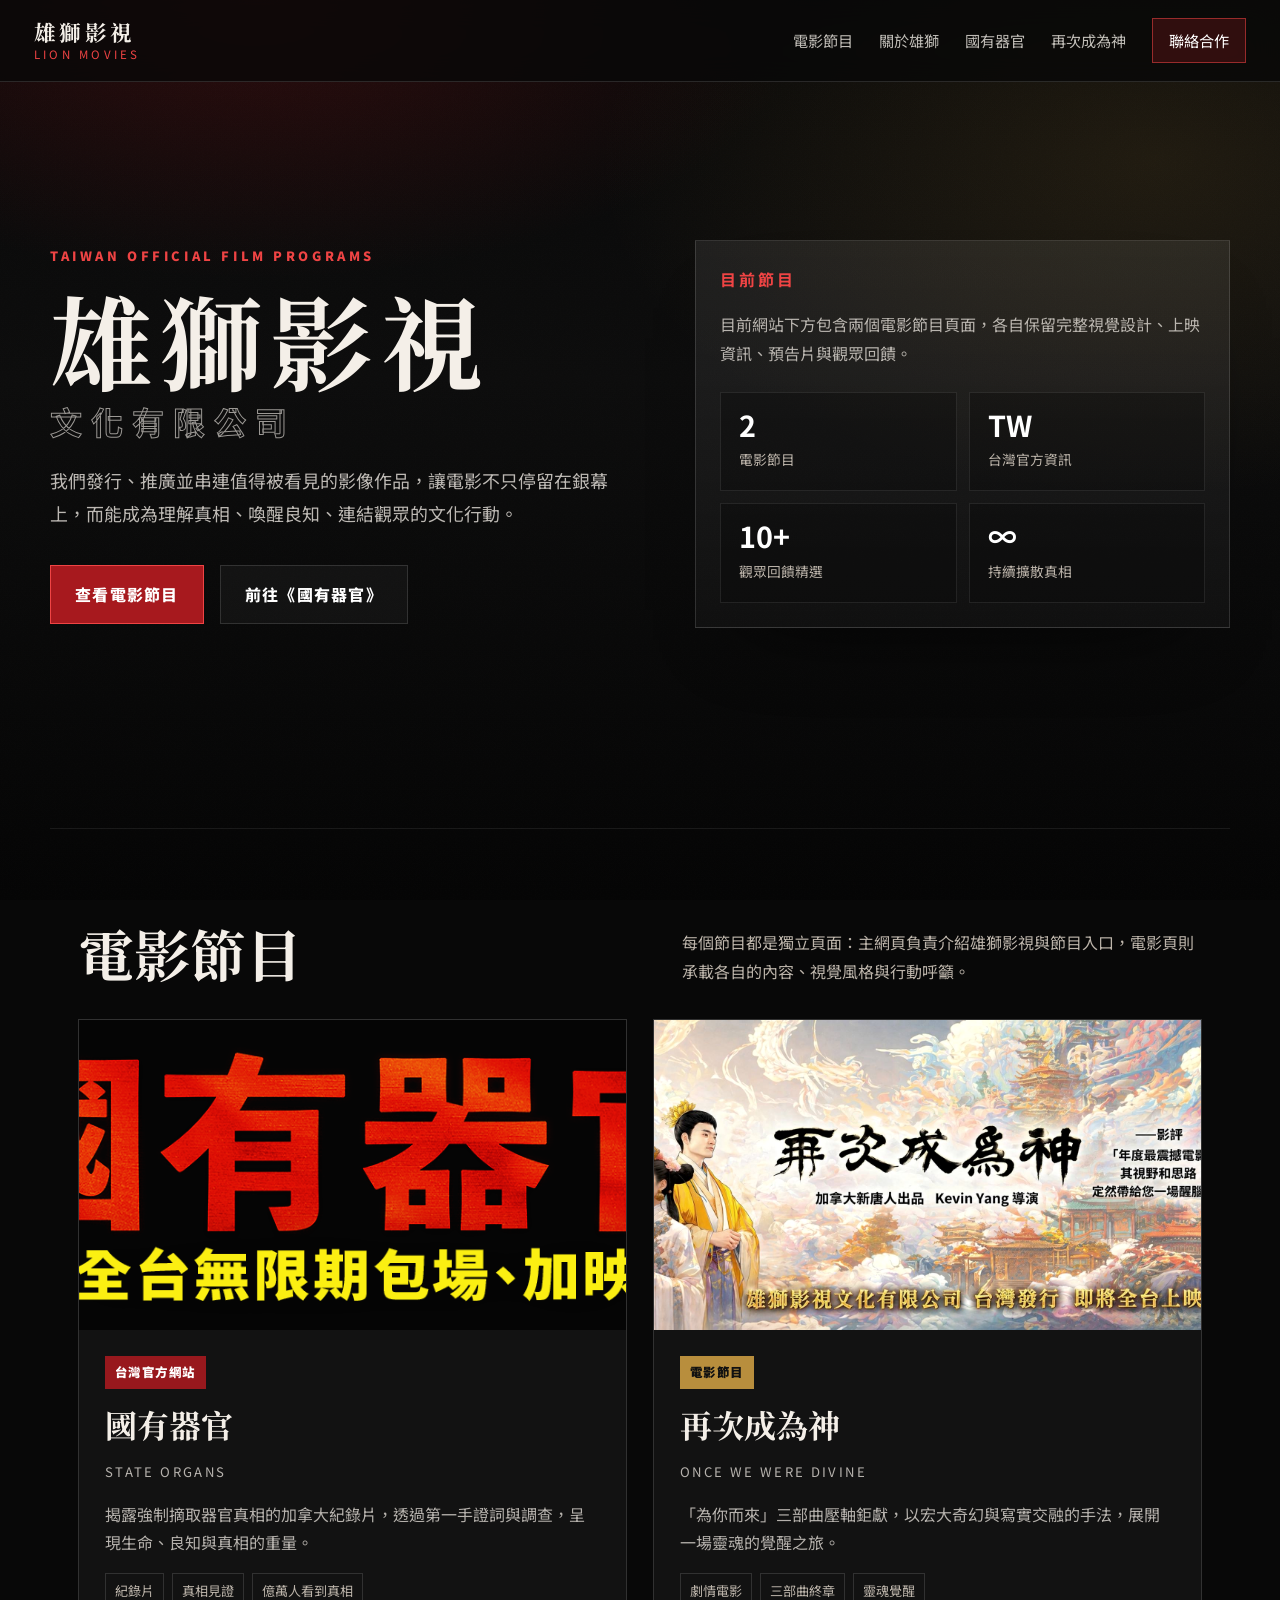
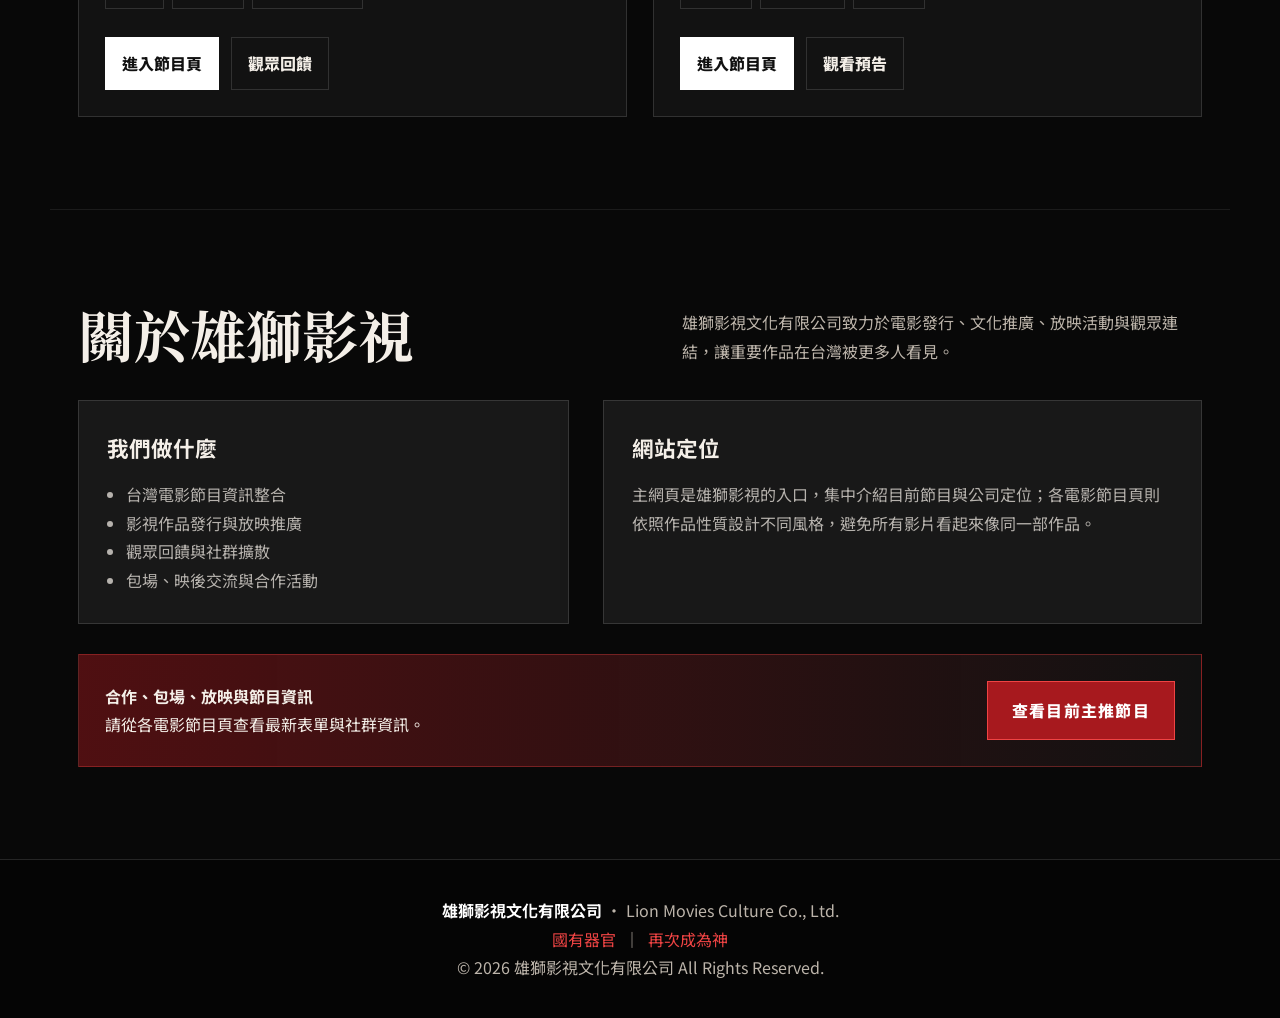
==== commit 622167c5: "Add Lion Movies main homepage" ====
--- a/index.html
+++ b/index.html
@@ -3,228 +3,133 @@
 <head>
 <meta charset="UTF-8" />
 <meta name="viewport" content="width=device-width, initial-scale=1.0" />
-<title>再次成為神 ONCE WE WERE DIVINE｜「為你而來」三部曲壓軸鉅獻</title>
-<meta name="description" content="《再次成為神》是「為你而來」三部曲的壓軸之作，以宏大奇幻與寫實交融的手法，穿越時空、縱橫古今，揭示生命的本源與意義。加拿大新唐人出品，導演 嚴真 Kevin Yang。" />
-<meta property="og:title" content="再次成為神 ONCE WE WERE DIVINE" />
-<meta property="og:description" content="「為你而來」三部曲壓軸鉅獻 — 一場靈魂的覺醒之旅。" />
-<meta property="og:image" content="assets/img/poster-sage.jpg" />
-<meta property="og:type" content="video.movie" />
+<title>雄獅影視文化有限公司｜電影節目官方網站</title>
+<meta name="description" content="雄獅影視文化有限公司官方網站。台灣發行與推廣紀錄片、劇情片與文化影視節目，目前節目包含《國有器官》與《再次成為神》。" />
+<meta property="og:title" content="雄獅影視文化有限公司｜電影節目官方網站" />
+<meta property="og:description" content="探索雄獅影視文化有限公司目前電影節目：《國有器官》與《再次成為神》。" />
+<meta property="og:image" content="國有器官/assets/img/state-organs/titlebanner.png" />
+<meta property="og:type" content="website" />
 <link rel="preconnect" href="https://fonts.googleapis.com" />
 <link rel="preconnect" href="https://fonts.gstatic.com" crossorigin />
-<link href="https://fonts.googleapis.com/css2?family=Cinzel:wght@400;500;600&family=Noto+Sans+TC:wght@300;400;500;700&family=Noto+Serif+TC:wght@300;400;500;600;700;900&family=Cormorant+Garamond:ital,wght@0,400;0,500;1,400&display=swap" rel="stylesheet" />
-<link rel="stylesheet" href="css/style.css?v=7" />
+<link href="https://fonts.googleapis.com/css2?family=Noto+Sans+TC:wght@300;400;500;700;900&family=Noto+Serif+TC:wght@400;600;700;900&display=swap" rel="stylesheet" />
+<link rel="stylesheet" href="css/home.css?v=1" />
 </head>
 <body>
-
-<!-- floating petals -->
-<div class="petals" aria-hidden="true"></div>
-
-<!-- NAV -->
-<header class="nav" id="nav">
-  <a href="#hero" class="nav__brand">
-    <span class="nav__brand-cn">再次成為神</span>
-    <span class="nav__brand-en">ONCE WE WERE DIVINE</span>
+<header class="nav">
+  <a href="#top" class="brand" aria-label="雄獅影視文化有限公司">
+    <strong>雄獅影視</strong>
+    <span>LION MOVIES</span>
   </a>
   <nav class="nav__links">
-    <a href="#synopsis">劇情簡介</a>
-    <a href="#trilogy">三部曲</a>
-    <a href="#gallery">劇照藝術</a>
-    <a href="#trailer">預告片</a>
-    <a href="#director">導演的話</a>
-    <a href="#testimonialsSection" id="navTestimonials" hidden>觀眾心得</a>
-    <a href="https://www.facebook.com/profile.php?id=61590995390151" target="_blank" rel="noopener noreferrer">Facebook</a>
-    <a href="https://www.threads.com/share/BAacO54jLl/" target="_blank" rel="noopener noreferrer">Threads</a>
-    <a href="https://www.ganjingworld.com/s/OmMXBaRKor" target="_blank" rel="noopener noreferrer">乾淨世界</a>
-    <a href="#screening" class="nav__cta">上映資訊</a>
-    <a href="https://lion-movies.oen.tw/events/3H7Y7ijGLz3pHYm09lghnwM6j3X" class="nav__ticket" target="_blank" rel="noopener noreferrer">立即購票</a>
+    <a href="#programs">電影節目</a>
+    <a href="#about">關於雄獅</a>
+    <a href="國有器官/">國有器官</a>
+    <a href="再次成為神/">再次成為神</a>
+    <a class="nav__cta" href="#contact">聯絡合作</a>
   </nav>
-  <button class="nav__toggle" id="navToggle" aria-label="開啟選單">
-    <span></span><span></span><span></span>
-  </button>
 </header>
 
-<!-- HERO -->
-<section class="hero" id="hero">
-  <div class="hero__aura" aria-hidden="true"></div>
-  <div class="hero__inner">
-    <h1 class="visually-hidden">再次成為神 ONCE WE WERE DIVINE</h1>
-    <figure class="hero__banner">
-      <img src="assets/img/hero-wide.jpg" alt="再次成為神 ONCE WE WERE DIVINE 主視覺海報" />
-    </figure>
-    <p class="hero__tag" id="heroTag">「為你而來」三部曲 — 壓軸鉅獻</p>
-    <p class="hero__sub" id="heroSub">穿越時空、縱橫古今　一場靈魂的覺醒之旅</p>
-    <div class="hero__actions">
-      <a href="#trailer" class="btn btn--gold">▶ 觀看預告</a>
-      <a href="#screening" class="btn btn--ghost">上映資訊</a>
-      <a href="https://lion-movies.oen.tw/events/3H7Y7ijGLz3pHYm09lghnwM6j3X" class="btn btn--ticket" target="_blank" rel="noopener noreferrer">立即購票</a>
+<main id="top">
+  <section class="hero">
+    <div class="hero__inner">
+      <div>
+        <p class="eyebrow">TAIWAN OFFICIAL FILM PROGRAMS</p>
+        <h1>雄獅影視<span>文化有限公司</span></h1>
+        <p class="hero__lead">我們發行、推廣並串連值得被看見的影像作品，讓電影不只停留在銀幕上，而能成為理解真相、喚醒良知、連結觀眾的文化行動。</p>
+        <div class="hero__actions">
+          <a class="btn btn--primary" href="#programs">查看電影節目</a>
+          <a class="btn btn--ghost" href="國有器官/">前往《國有器官》</a>
+        </div>
+      </div>
+      <aside class="hero__panel">
+        <h2>目前節目</h2>
+        <p>目前網站下方包含兩個電影節目頁面，各自保留完整視覺設計、上映資訊、預告片與觀眾回饋。</p>
+        <div class="hero__stats">
+          <div><strong>2</strong><span>電影節目</span></div>
+          <div><strong>TW</strong><span>台灣官方資訊</span></div>
+          <div><strong>10+</strong><span>觀眾回饋精選</span></div>
+          <div><strong>∞</strong><span>持續擴散真相</span></div>
+        </div>
+      </aside>
     </div>
-  </div>
-  <div class="hero__rays" aria-hidden="true"></div>
-  <div class="hero__glow" aria-hidden="true"></div>
-  <div class="embers" aria-hidden="true"></div>
-  <a href="#synopsis" class="hero__scroll" aria-label="向下捲動">
-    <span class="hero__scroll-line"></span>
-    <span class="hero__scroll-text">向下探索</span>
-  </a>
-</section>
+  </section>
 
-<!-- MARQUEE -->
-<div class="marquee" aria-hidden="true">
-  <div class="marquee__track" id="marqueeTrack">
-    <span>是與魔為伍，還是與神同行？</span><span class="dot">✦</span>
-    <span>人類的存亡，繫於一念之間</span><span class="dot">✦</span>
-    <span>屬於你我的神話，傳之恆久的詩篇</span><span class="dot">✦</span>
-    <span>從始至終的守護，義無反顧的奔赴</span><span class="dot">✦</span>
-    <span>是與魔為伍，還是與神同行？</span><span class="dot">✦</span>
-    <span>人類的存亡，繫於一念之間</span><span class="dot">✦</span>
-    <span>屬於你我的神話，傳之恆久的詩篇</span><span class="dot">✦</span>
-    <span>從始至終的守護，義無反顧的奔赴</span><span class="dot">✦</span>
-  </div>
-</div>
+  <section class="section" id="programs">
+    <div class="section__head">
+      <h2>電影節目</h2>
+      <p>每個節目都是獨立頁面：主網頁負責介紹雄獅影視與節目入口，電影頁則承載各自的內容、視覺風格與行動呼籲。</p>
+    </div>
+    <div class="programs">
+      <article class="program-card program-card--organs">
+        <div class="program-card__image">
+          <img src="國有器官/assets/img/state-organs/titlebanner.png" alt="國有器官 STATE ORGANS" />
+        </div>
+        <div class="program-card__body">
+          <span class="program-card__tag">台灣官方網站</span>
+          <h3>國有器官</h3>
+          <p class="program-card__en">STATE ORGANS</p>
+          <p>揭露強制摘取器官真相的加拿大紀錄片，透過第一手證詞與調查，呈現生命、良知與真相的重量。</p>
+          <div class="program-card__meta"><span>紀錄片</span><span>真相見證</span><span>億萬人看到真相</span></div>
+          <div class="program-card__actions">
+            <a href="國有器官/">進入節目頁</a>
+            <a href="國有器官/#customerVoices">觀眾回饋</a>
+          </div>
+        </div>
+      </article>
 
-<!-- SYNOPSIS -->
-<section class="synopsis section" id="synopsis">
-  <div class="synopsis__grid">
-    <div class="synopsis__poster reveal">
-      <img src="assets/img/poster-meditation.jpg" alt="再次成為神 海報 — 持蓮入定" loading="lazy" />
-      <span class="synopsis__poster-glow"></span>
+      <article class="program-card program-card--divine">
+        <div class="program-card__image">
+          <img src="再次成為神/assets/img/hero-wide.jpg" alt="再次成為神 ONCE WE WERE DIVINE" />
+        </div>
+        <div class="program-card__body">
+          <span class="program-card__tag">電影節目</span>
+          <h3>再次成為神</h3>
+          <p class="program-card__en">ONCE WE WERE DIVINE</p>
+          <p>「為你而來」三部曲壓軸鉅獻，以宏大奇幻與寫實交融的手法，展開一場靈魂的覺醒之旅。</p>
+          <div class="program-card__meta"><span>劇情電影</span><span>三部曲終章</span><span>靈魂覺醒</span></div>
+          <div class="program-card__actions">
+            <a href="再次成為神/">進入節目頁</a>
+            <a href="再次成為神/#trailer">觀看預告</a>
+          </div>
+        </div>
+      </article>
     </div>
-    <div class="synopsis__text">
-      <p class="kicker reveal">劇情簡介 ｜ SYNOPSIS</p>
-      <h2 class="section__title reveal" id="synopsisTitle">在宇宙成住壞滅的洪流中</h2>
-      <div id="synopsisParas">
-        <p class="reveal">慈悲的萬王之王為挽救眾生而下世傳法。然而以大紅龍為首的邪魔趁機作亂，魔亂人間。地球成為宇宙的焦點——是與魔為伍，還是與神同行？人類的存亡，繫於一念之間。</p>
-        <p class="reveal">《再次成為神》是「為你而來」三部曲的壓軸之作，以宏大奇幻與寫實交融的手法，穿越時空、縱橫古今，揭示生命的本源與意義，剖析世間亂象背後的因由，並展現生命所面臨的重大抉擇與出路。</p>
-        <p class="reveal accent">這不僅是一部電影，更是一場靈魂的覺醒之旅。觀影後，您將對當今世界的許多問題產生全新思考，對生命的意義有更深體悟。</p>
+  </section>
+
+  <section class="section" id="about">
+    <div class="section__head">
+      <h2>關於雄獅影視</h2>
+      <p>雄獅影視文化有限公司致力於電影發行、文化推廣、放映活動與觀眾連結，讓重要作品在台灣被更多人看見。</p>
+    </div>
+    <div class="about-grid">
+      <div class="about-card">
+        <h3>我們做什麼</h3>
+        <ul>
+          <li>台灣電影節目資訊整合</li>
+          <li>影視作品發行與放映推廣</li>
+          <li>觀眾回饋與社群擴散</li>
+          <li>包場、映後交流與合作活動</li>
+        </ul>
+      </div>
+      <div class="about-card">
+        <h3>網站定位</h3>
+        <p>主網頁是雄獅影視的入口，集中介紹目前節目與公司定位；各電影節目頁則依照作品性質設計不同風格，避免所有影片看起來像同一部作品。</p>
       </div>
     </div>
-  </div>
-</section>
+    <div class="contact-strip" id="contact">
+      <div>
+        <strong>合作、包場、放映與節目資訊</strong>
+        <p>請從各電影節目頁查看最新表單與社群資訊。</p>
+      </div>
+      <a class="btn btn--primary" href="國有器官/">查看目前主推節目</a>
+    </div>
+  </section>
+</main>
 
-<!-- TRILOGY -->
-<section class="trilogy section" id="trilogy">
-  <p class="kicker center reveal">為你而來 三部曲 ｜ THE TRILOGY</p>
-  <h2 class="section__title center reveal">壓軸 · 終章</h2>
-  <p class="trilogy__lead center reveal">三部曲的最終樂章，將生命的來處與歸途緩緩道盡。</p>
-  <div class="trilogy__row">
-    <div class="trilogy__card reveal">
-      <span class="trilogy__num">壹</span>
-      <h3>序曲</h3>
-      <p>為你而來 — 神佛的承諾，自洪荒中啟程。</p>
-    </div>
-    <div class="trilogy__card reveal">
-      <span class="trilogy__num">貳</span>
-      <h3>承轉</h3>
-      <p>紅塵歷劫 — 在慾望與守護之間，靈魂幾度沉浮。</p>
-    </div>
-    <div class="trilogy__card trilogy__card--active reveal">
-      <span class="trilogy__badge">本片</span>
-      <span class="trilogy__num">參</span>
-      <h3>再次成為神</h3>
-      <p>覺醒歸真 — 穿越慾望的誘惑，完成生命的涅槃。</p>
-    </div>
-  </div>
-</section>
-
-<!-- GALLERY -->
-<section class="gallery section" id="gallery">
-  <p class="kicker center reveal">劇照藝術 ｜ KEY ART</p>
-  <h2 class="section__title center reveal">天國的畫卷</h2>
-  <div class="gallery__grid" id="galleryGrid">
-    <figure class="gallery__item gallery__item--tall reveal" data-src="assets/img/poster-sage.jpg" data-cap="從始至終的守護，義無反顧的奔赴">
-      <img src="assets/img/poster-sage.jpg" alt="長者與少女 仙鶴" loading="lazy" />
-    </figure>
-    <figure class="gallery__item reveal" data-src="assets/img/poster-empress.jpg" data-cap="穿越慾望的誘惑，完成生命的涅槃">
-      <img src="assets/img/poster-empress.jpg" alt="天女與今生" loading="lazy" />
-    </figure>
-    <figure class="gallery__item reveal" data-src="assets/img/poster-couple.jpg" data-cap="天上人間，因緣再續">
-      <img src="assets/img/poster-couple.jpg" alt="神尊與天女" loading="lazy" />
-    </figure>
-    <figure class="gallery__item gallery__item--tall reveal" data-src="assets/img/poster-violin.jpg" data-cap="桃花深處，琴音入夢">
-      <img src="assets/img/poster-violin.jpg" alt="提琴少女 桃花" loading="lazy" />
-    </figure>
-    <figure class="gallery__item reveal" data-src="assets/img/poster-meditation-en.jpg" data-cap="屬於你我的神話，傳之恆久的詩篇">
-      <img src="assets/img/poster-meditation-en.jpg" alt="持蓮入定 英文版" loading="lazy" />
-    </figure>
-    <figure class="gallery__item reveal" data-src="assets/img/poster-sage-en.jpg" data-cap="ONCE WE WERE DIVINE — Coming Soon">
-      <img src="assets/img/poster-sage-en.jpg" alt="長者與少女 英文版" loading="lazy" />
-    </figure>
-  </div>
-</section>
-
-<!-- TRAILER -->
-<section class="trailer section" id="trailer">
-  <p class="kicker center reveal">先睹為快 ｜ TRAILER</p>
-  <h2 class="section__title center reveal">預告片</h2>
-  <div class="trailer__frame reveal">
-    <video id="trailerVideo" controls playsinline preload="metadata" poster="assets/img/hero-wide.jpg">
-      <source src="assets/video/trailer-b.mov" type="video/mp4" />
-      <source src="assets/video/trailer-a.mov" type="video/mp4" />
-      您的瀏覽器不支援影片播放，請改用 Safari 或 Chrome 最新版。
-    </video>
-  </div>
-  <p class="trailer__note center reveal" id="trailerNote">※ 若影片無法播放，建議使用 Safari 或最新版 Chrome 瀏覽。</p>
-</section>
-
-<!-- DIRECTOR -->
-<section class="director section" id="director">
-  <div class="director__inner">
-    <p class="kicker center reveal">導演的話 ｜ DIRECTOR'S NOTE</p>
-    <blockquote class="director__quote reveal">
-      <span class="director__mark">「</span><span id="directorQuote">我們想從更宏大的視角來探究生命的來源和意義，解釋人間的一些亂象和它後面的原因，以及展示生命所面臨的選擇和出路。</span><span class="director__mark director__mark--close">」</span>
-    </blockquote>
-    <p class="director__name reveal">— 導演 <strong id="directorName">嚴真</strong>　<span id="directorNameEn">Kevin Yang</span></p>
-  </div>
-</section>
-
-<!-- TESTIMONIALS -->
-<section class="testimonials section" id="testimonialsSection" hidden>
-  <p class="kicker center reveal">觀眾心得 ｜ AUDIENCE VOICES</p>
-  <h2 class="section__title center reveal">觀影後的感動</h2>
-  <div class="testimonials__grid" id="testimonialGrid"></div>
-</section>
-
-<!-- SCREENING / CTA -->
-<section class="screening section" id="screening">
-  <div class="screening__bg" style="background-image:url('assets/img/poster-couple.jpg')"></div>
-  <div class="screening__veil"></div>
-  <div class="screening__inner reveal">
-    <p class="screening__soon" id="screeningSoon">即將全台上映</p>
-    <h2 class="screening__title">再次成為神</h2>
-    <p class="screening__en">ONCE WE WERE DIVINE</p>
-    <p class="screening__review"><span id="screeningReview">「年度最震撼電影！其視野和思路，定然帶給您一場醒腦奇觀！」</span><span id="screeningReviewBy">— 影評</span></p>
-    <div class="screening__meta">
-      <div><span>出品</span><em id="metaProducer">加拿大新唐人</em></div>
-      <div><span>發行</span><em id="metaDistributor">雄獅影視文化有限公司</em></div>
-      <div><span>導演</span><em id="metaDirector">嚴真 Kevin Yang</em></div>
-    </div>
-    <div class="screening__list" id="screeningList" hidden></div>
-    <div class="screening__actions">
-      <a href="#trailer" class="btn btn--gold btn--lg">▶ 觀看預告片</a>
-      <a href="https://lion-movies.oen.tw/events/3H7Y7ijGLz3pHYm09lghnwM6j3X" class="btn btn--ticket btn--lg" target="_blank" rel="noopener noreferrer">立即購票</a>
-    </div>
-  </div>
-</section>
-
-<!-- FOOTER -->
 <footer class="footer">
-  <p class="footer__title">再次成為神 · ONCE WE WERE DIVINE</p>
-  <p class="footer__line">加拿大新唐人出品 ｜ 導演 嚴真 Kevin Yang ｜ 台灣發行 雄獅影視文化有限公司</p>
-  <p class="footer__social"><a href="https://www.facebook.com/profile.php?id=61590995390151" target="_blank" rel="noopener noreferrer">Facebook 官方粉絲頁</a><a href="https://www.threads.com/share/BAacO54jLl/" target="_blank" rel="noopener noreferrer">Threads 分享</a><a href="https://www.ganjingworld.com/s/OmMXBaRKor" target="_blank" rel="noopener noreferrer">乾淨世界</a></p>
-  <p class="footer__copy">© 2026 雄獅影視文化有限公司　All Rights Reserved.</p>
+  <p><strong>雄獅影視文化有限公司</strong> · Lion Movies Culture Co., Ltd.</p>
+  <p><a href="國有器官/">國有器官</a>｜<a href="再次成為神/">再次成為神</a></p>
+  <p>© 2026 雄獅影視文化有限公司 All Rights Reserved.</p>
 </footer>
-
-<!-- LIGHTBOX -->
-<div class="lightbox" id="lightbox" aria-hidden="true">
-  <button class="lightbox__close" id="lbClose" aria-label="關閉">✕</button>
-  <button class="lightbox__nav lightbox__prev" id="lbPrev" aria-label="上一張">‹</button>
-  <figure class="lightbox__figure">
-    <img id="lbImg" src="" alt="" />
-    <figcaption id="lbCap"></figcaption>
-  </figure>
-  <button class="lightbox__nav lightbox__next" id="lbNext" aria-label="下一張">›</button>
-</div>
-
-<script src="js/main.js?v=6"></script>
 </body>
 </html>
--- a/css/home.css
+++ b/css/home.css
@@ -0,0 +1,26 @@
+/* Lion Movies main site */
+:root{
+  --bg:#080808;
+  --panel:#121212;
+  --panel-2:#181818;
+  --ink:#f4efe8;
+  --muted:#bcb4aa;
+  --red:#a7191e;
+  --red-bright:#ef4444;
+  --gold:#c79a42;
+  --line:rgba(255,255,255,.13);
+  --sans:"Noto Sans TC",sans-serif;
+  --serif:"Noto Serif TC",serif;
+  --maxw:1180px;
+}
+*{box-sizing:border-box;margin:0;padding:0}
+html{scroll-behavior:smooth;scroll-padding-top:82px}
+body{font-family:var(--sans);background:var(--bg);color:var(--ink);line-height:1.8;-webkit-font-smoothing:antialiased;overflow-x:hidden}
+a{color:inherit;text-decoration:none} img{display:block;max-width:100%}
+body::before{content:"";position:fixed;inset:0;z-index:-2;background:radial-gradient(70% 50% at 20% 0%,rgba(167,25,30,.24),transparent 62%),radial-gradient(70% 60% at 90% 18%,rgba(199,154,66,.12),transparent 62%),linear-gradient(180deg,#080808,#0d0d0d 42%,#050505)}
+body::after{content:"";position:fixed;inset:0;z-index:-1;pointer-events:none;opacity:.18;background-image:url("data:image/svg+xml,%3Csvg xmlns='http://www.w3.org/2000/svg' width='160' height='160'%3E%3Cfilter id='n'%3E%3CfeTurbulence type='fractalNoise' baseFrequency='0.85' numOctaves='2' stitchTiles='stitch'/%3E%3C/filter%3E%3Crect width='100%25' height='100%25' filter='url(%23n)' opacity='0.08'/%3E%3C/svg%3E")}
+.nav{position:fixed;top:0;left:0;right:0;z-index:50;display:flex;align-items:center;justify-content:space-between;padding:18px 34px;background:rgba(8,8,8,.78);backdrop-filter:blur(14px);border-bottom:1px solid var(--line)}
+.brand{display:flex;flex-direction:column;line-height:1.1}.brand strong{font-family:var(--serif);font-size:1.35rem;letter-spacing:.16em}.brand span{color:var(--red-bright);font-size:.72rem;letter-spacing:.28em;margin-top:4px}.nav__links{display:flex;gap:26px;align-items:center;color:rgba(244,239,232,.78);font-size:.95rem}.nav__links a:hover{color:#fff}.nav__cta{padding:8px 16px;border:1px solid rgba(239,68,68,.55);color:#fff!important;background:rgba(167,25,30,.24)}
+.hero{min-height:92vh;display:grid;place-items:center;padding:130px 28px 90px;position:relative}.hero__inner{width:min(var(--maxw),100%);display:grid;grid-template-columns:1.05fr .95fr;gap:54px;align-items:center}.eyebrow{color:var(--red-bright);font-weight:900;letter-spacing:.28em;font-size:.8rem;margin-bottom:18px}.hero h1{font-family:var(--serif);font-size:clamp(3rem,8vw,6.5rem);line-height:1.05;letter-spacing:.08em}.hero h1 span{display:block;color:transparent;-webkit-text-stroke:1px rgba(244,239,232,.62);font-family:var(--sans);font-size:clamp(1.3rem,3vw,2rem);letter-spacing:.28em;margin-top:12px}.hero__lead{margin-top:26px;max-width:620px;color:rgba(244,239,232,.76);font-size:1.12rem}.hero__actions{display:flex;flex-wrap:wrap;gap:16px;margin-top:36px}.btn{display:inline-flex;align-items:center;justify-content:center;padding:14px 24px;border:1px solid var(--line);font-weight:800;letter-spacing:.08em}.btn--primary{background:var(--red);border-color:var(--red-bright);color:#fff}.btn--ghost{background:rgba(255,255,255,.04);color:#fff}.hero__panel{background:linear-gradient(180deg,rgba(255,255,255,.08),rgba(255,255,255,.03));border:1px solid var(--line);padding:24px;box-shadow:0 40px 90px -58px rgba(0,0,0,1)}.hero__panel h2{font-size:1rem;color:var(--red-bright);letter-spacing:.18em;margin-bottom:16px}.hero__panel p{color:rgba(244,239,232,.72)}.hero__stats{display:grid;grid-template-columns:repeat(2,1fr);gap:12px;margin-top:24px}.hero__stats div{padding:18px;background:rgba(0,0,0,.26);border:1px solid rgba(255,255,255,.09)}.hero__stats strong{display:block;font-size:1.8rem;line-height:1;color:#fff}.hero__stats span{display:block;margin-top:8px;color:var(--muted);font-size:.86rem}.section{max-width:var(--maxw);margin:0 auto;padding:92px 28px;border-top:1px solid rgba(255,255,255,.08)}.section__head{display:flex;justify-content:space-between;gap:28px;align-items:end;margin-bottom:34px}.section__head h2{font-family:var(--serif);font-size:clamp(2rem,5vw,3.5rem);line-height:1.15}.section__head p{max-width:520px;color:var(--muted)}
+.programs{display:grid;grid-template-columns:repeat(2,minmax(0,1fr));gap:26px}.program-card{position:relative;overflow:hidden;background:var(--panel);border:1px solid var(--line);min-height:620px;display:flex;flex-direction:column}.program-card__image{height:310px;background:#050505;overflow:hidden}.program-card__image img{width:100%;height:100%;object-fit:cover;transition:transform .8s ease;filter:contrast(1.04) saturate(.92)}.program-card:hover img{transform:scale(1.05)}.program-card__body{padding:26px;display:flex;flex-direction:column;gap:16px;flex:1}.program-card__tag{align-self:flex-start;background:rgba(167,25,30,.9);color:#fff;padding:5px 10px;font-size:.78rem;font-weight:900;letter-spacing:.12em}.program-card--divine .program-card__tag{background:rgba(199,154,66,.92);color:#111}.program-card h3{font-family:var(--serif);font-size:2rem;line-height:1.22}.program-card__en{color:var(--muted);letter-spacing:.18em;font-size:.82rem}.program-card p{color:rgba(244,239,232,.72)}.program-card__meta{display:flex;flex-wrap:wrap;gap:8px;margin-top:auto}.program-card__meta span{border:1px solid rgba(255,255,255,.13);padding:5px 9px;color:var(--muted);font-size:.82rem}.program-card__actions{display:flex;flex-wrap:wrap;gap:12px;margin-top:12px}.program-card__actions a{padding:11px 16px;border:1px solid var(--line);font-weight:800}.program-card__actions a:first-child{background:#fff;color:#111}.about-grid{display:grid;grid-template-columns:.9fr 1.1fr;gap:34px}.about-card{padding:28px;background:var(--panel-2);border:1px solid var(--line)}.about-card h3{font-size:1.35rem;margin-bottom:12px}.about-card p,.about-card li{color:rgba(244,239,232,.72)}.about-card ul{padding-left:1.2em}.contact-strip{display:flex;justify-content:space-between;gap:18px;align-items:center;background:linear-gradient(90deg,rgba(167,25,30,.45),rgba(255,255,255,.04));border:1px solid rgba(239,68,68,.35);padding:26px;margin-top:30px}.footer{padding:36px 28px;text-align:center;color:var(--muted);border-top:1px solid var(--line);background:#050505}.footer strong{color:#fff}.footer a{color:var(--red-bright);margin:0 8px}
+@media(max-width:900px){.nav{align-items:flex-start;gap:14px;flex-direction:column}.nav__links{flex-wrap:wrap;gap:14px}.hero__inner,.about-grid{grid-template-columns:1fr}.programs{grid-template-columns:1fr}.program-card{min-height:auto}.section__head{display:block}.section__head p{margin-top:14px}.contact-strip{align-items:flex-start;flex-direction:column}}
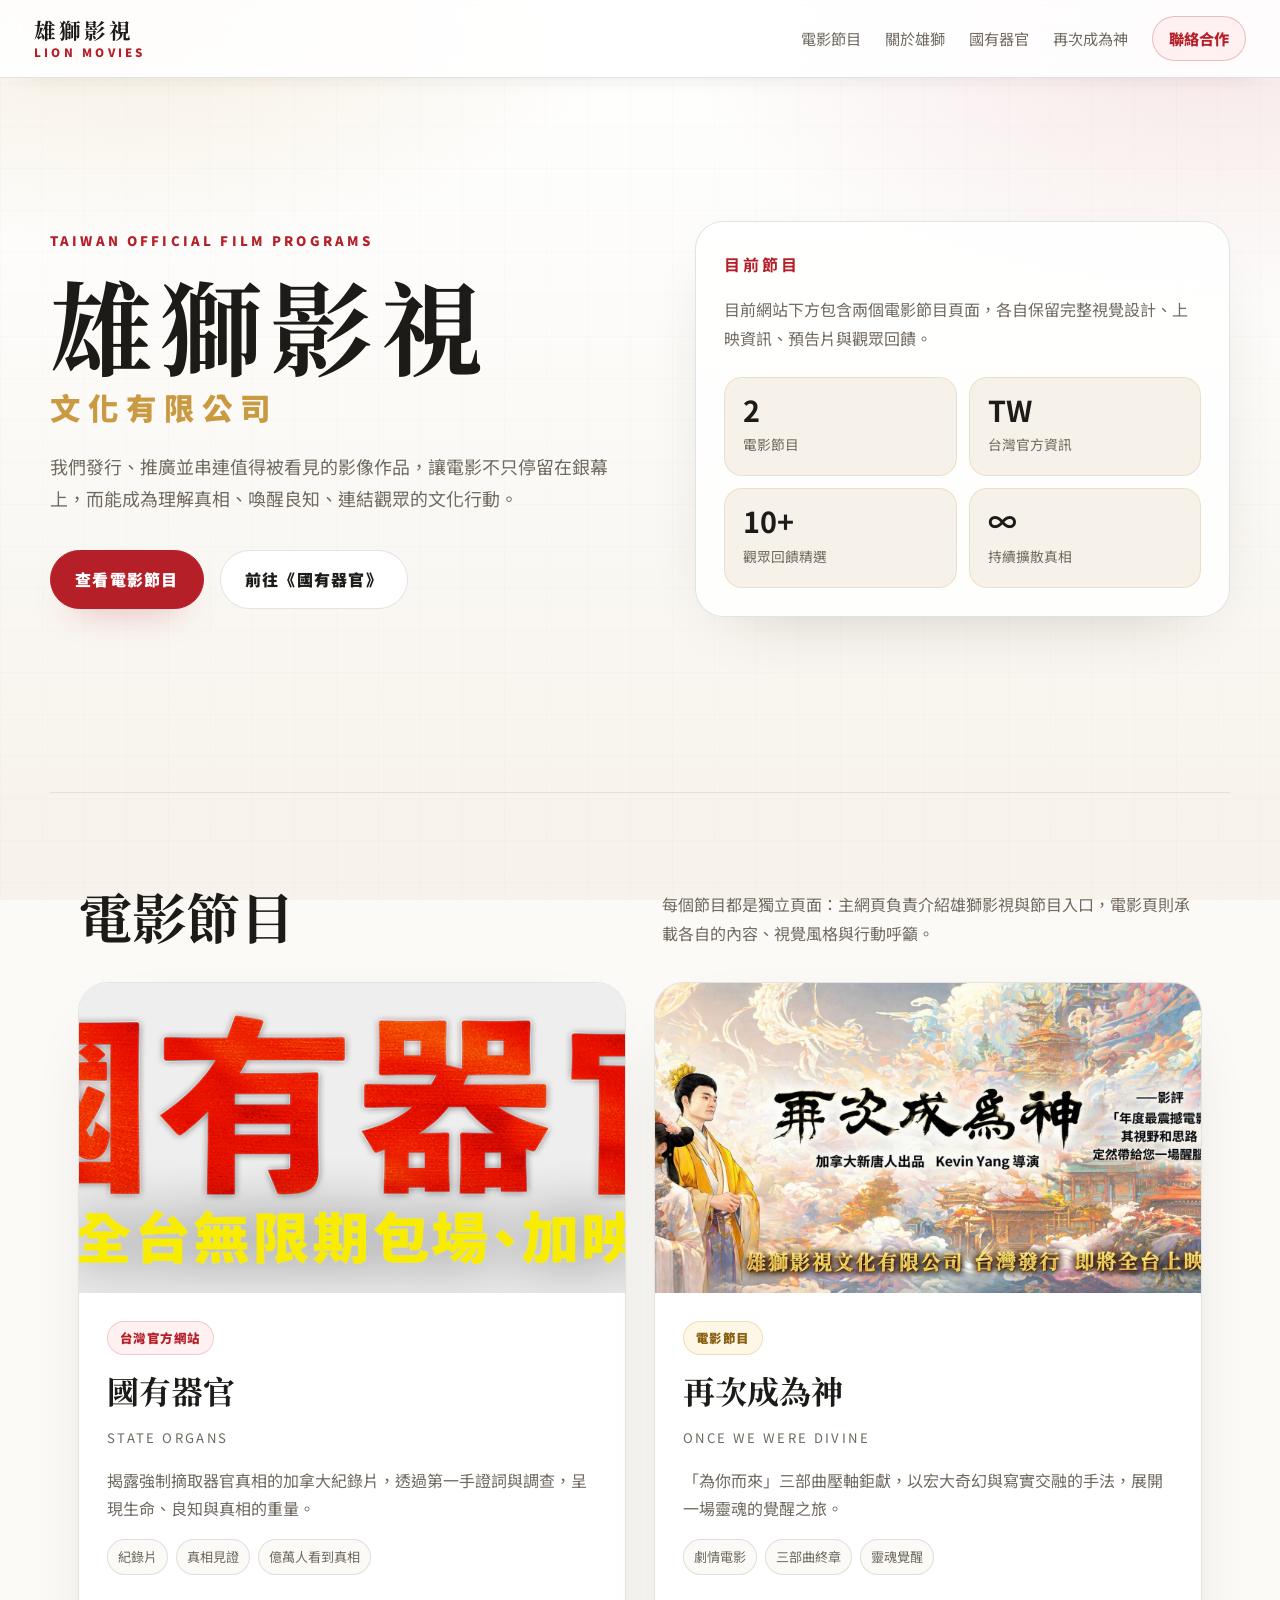
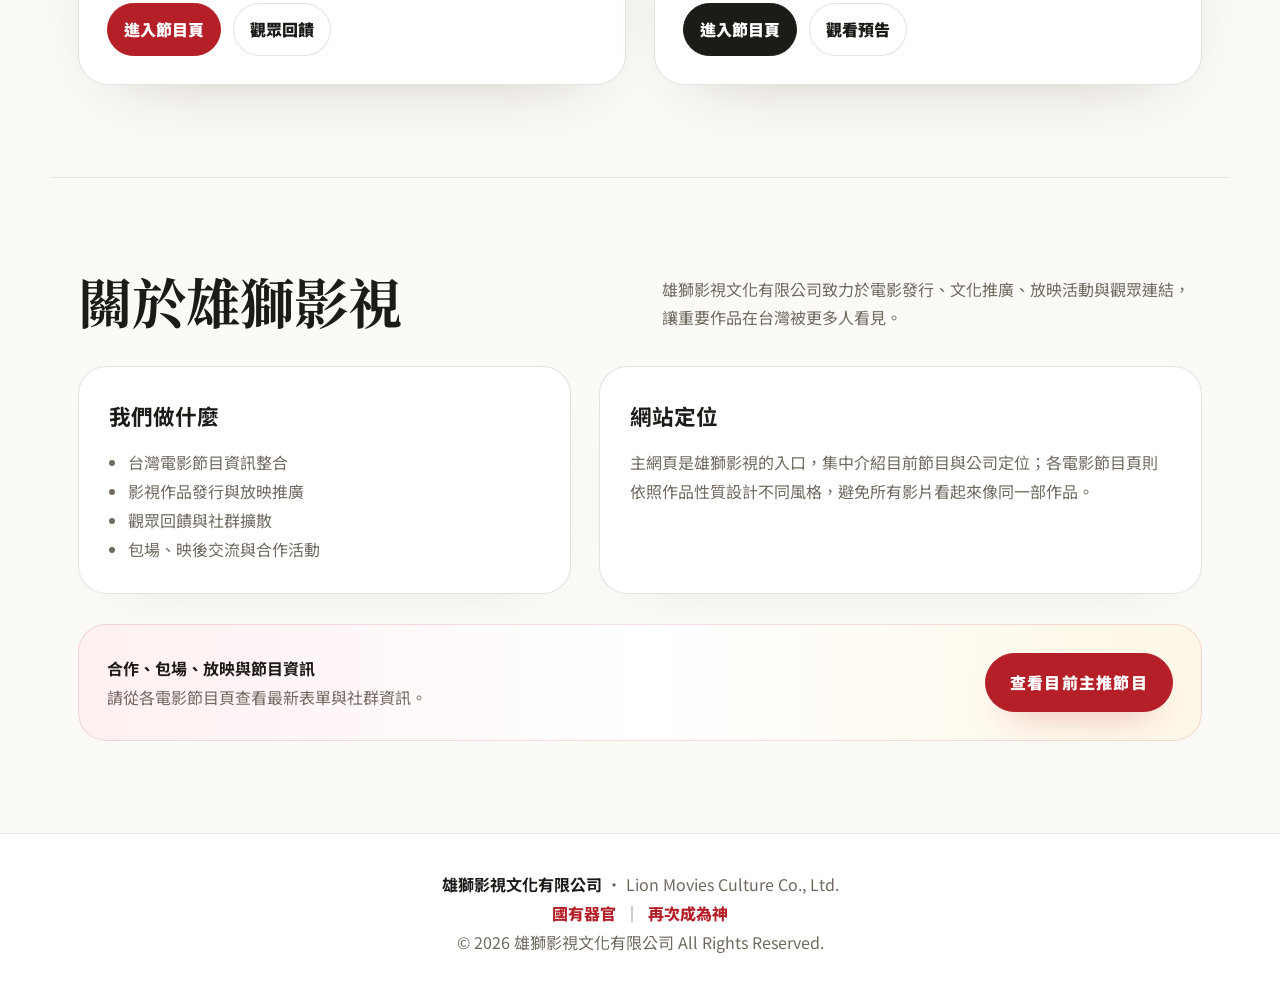
==== commit f1e872b9: "Brighten Lion Movies homepage design" ====
--- a/index.html
+++ b/index.html
@@ -12,7 +12,7 @@
 <link rel="preconnect" href="https://fonts.googleapis.com" />
 <link rel="preconnect" href="https://fonts.gstatic.com" crossorigin />
 <link href="https://fonts.googleapis.com/css2?family=Noto+Sans+TC:wght@300;400;500;700;900&family=Noto+Serif+TC:wght@400;600;700;900&display=swap" rel="stylesheet" />
-<link rel="stylesheet" href="css/home.css?v=1" />
+<link rel="stylesheet" href="css/home.css?v=2" />
 </head>
 <body>
 <header class="nav">
--- a/css/home.css
+++ b/css/home.css
@@ -1,26 +1,54 @@
-/* Lion Movies main site */
+/* Lion Movies main site — clean bright corporate style */
 :root{
-  --bg:#080808;
-  --panel:#121212;
-  --panel-2:#181818;
-  --ink:#f4efe8;
-  --muted:#bcb4aa;
-  --red:#a7191e;
-  --red-bright:#ef4444;
-  --gold:#c79a42;
-  --line:rgba(255,255,255,.13);
+  --bg:#fbfaf7;
+  --paper:#ffffff;
+  --paper-soft:#f6f2ea;
+  --ink:#1c1b18;
+  --muted:#706a60;
+  --red:#b51f28;
+  --red-soft:#fff0f1;
+  --gold:#c99a42;
+  --gold-soft:#fff7e6;
+  --line:rgba(28,27,24,.12);
+  --shadow:0 24px 70px -42px rgba(64,45,20,.32);
   --sans:"Noto Sans TC",sans-serif;
   --serif:"Noto Serif TC",serif;
   --maxw:1180px;
 }
 *{box-sizing:border-box;margin:0;padding:0}
-html{scroll-behavior:smooth;scroll-padding-top:82px}
-body{font-family:var(--sans);background:var(--bg);color:var(--ink);line-height:1.8;-webkit-font-smoothing:antialiased;overflow-x:hidden}
+html{scroll-behavior:smooth;scroll-padding-top:86px}
+body{
+  font-family:var(--sans);
+  background:var(--bg);
+  color:var(--ink);
+  line-height:1.8;
+  -webkit-font-smoothing:antialiased;
+  overflow-x:hidden;
+}
 a{color:inherit;text-decoration:none} img{display:block;max-width:100%}
-body::before{content:"";position:fixed;inset:0;z-index:-2;background:radial-gradient(70% 50% at 20% 0%,rgba(167,25,30,.24),transparent 62%),radial-gradient(70% 60% at 90% 18%,rgba(199,154,66,.12),transparent 62%),linear-gradient(180deg,#080808,#0d0d0d 42%,#050505)}
-body::after{content:"";position:fixed;inset:0;z-index:-1;pointer-events:none;opacity:.18;background-image:url("data:image/svg+xml,%3Csvg xmlns='http://www.w3.org/2000/svg' width='160' height='160'%3E%3Cfilter id='n'%3E%3CfeTurbulence type='fractalNoise' baseFrequency='0.85' numOctaves='2' stitchTiles='stitch'/%3E%3C/filter%3E%3Crect width='100%25' height='100%25' filter='url(%23n)' opacity='0.08'/%3E%3C/svg%3E")}
-.nav{position:fixed;top:0;left:0;right:0;z-index:50;display:flex;align-items:center;justify-content:space-between;padding:18px 34px;background:rgba(8,8,8,.78);backdrop-filter:blur(14px);border-bottom:1px solid var(--line)}
-.brand{display:flex;flex-direction:column;line-height:1.1}.brand strong{font-family:var(--serif);font-size:1.35rem;letter-spacing:.16em}.brand span{color:var(--red-bright);font-size:.72rem;letter-spacing:.28em;margin-top:4px}.nav__links{display:flex;gap:26px;align-items:center;color:rgba(244,239,232,.78);font-size:.95rem}.nav__links a:hover{color:#fff}.nav__cta{padding:8px 16px;border:1px solid rgba(239,68,68,.55);color:#fff!important;background:rgba(167,25,30,.24)}
-.hero{min-height:92vh;display:grid;place-items:center;padding:130px 28px 90px;position:relative}.hero__inner{width:min(var(--maxw),100%);display:grid;grid-template-columns:1.05fr .95fr;gap:54px;align-items:center}.eyebrow{color:var(--red-bright);font-weight:900;letter-spacing:.28em;font-size:.8rem;margin-bottom:18px}.hero h1{font-family:var(--serif);font-size:clamp(3rem,8vw,6.5rem);line-height:1.05;letter-spacing:.08em}.hero h1 span{display:block;color:transparent;-webkit-text-stroke:1px rgba(244,239,232,.62);font-family:var(--sans);font-size:clamp(1.3rem,3vw,2rem);letter-spacing:.28em;margin-top:12px}.hero__lead{margin-top:26px;max-width:620px;color:rgba(244,239,232,.76);font-size:1.12rem}.hero__actions{display:flex;flex-wrap:wrap;gap:16px;margin-top:36px}.btn{display:inline-flex;align-items:center;justify-content:center;padding:14px 24px;border:1px solid var(--line);font-weight:800;letter-spacing:.08em}.btn--primary{background:var(--red);border-color:var(--red-bright);color:#fff}.btn--ghost{background:rgba(255,255,255,.04);color:#fff}.hero__panel{background:linear-gradient(180deg,rgba(255,255,255,.08),rgba(255,255,255,.03));border:1px solid var(--line);padding:24px;box-shadow:0 40px 90px -58px rgba(0,0,0,1)}.hero__panel h2{font-size:1rem;color:var(--red-bright);letter-spacing:.18em;margin-bottom:16px}.hero__panel p{color:rgba(244,239,232,.72)}.hero__stats{display:grid;grid-template-columns:repeat(2,1fr);gap:12px;margin-top:24px}.hero__stats div{padding:18px;background:rgba(0,0,0,.26);border:1px solid rgba(255,255,255,.09)}.hero__stats strong{display:block;font-size:1.8rem;line-height:1;color:#fff}.hero__stats span{display:block;margin-top:8px;color:var(--muted);font-size:.86rem}.section{max-width:var(--maxw);margin:0 auto;padding:92px 28px;border-top:1px solid rgba(255,255,255,.08)}.section__head{display:flex;justify-content:space-between;gap:28px;align-items:end;margin-bottom:34px}.section__head h2{font-family:var(--serif);font-size:clamp(2rem,5vw,3.5rem);line-height:1.15}.section__head p{max-width:520px;color:var(--muted)}
-.programs{display:grid;grid-template-columns:repeat(2,minmax(0,1fr));gap:26px}.program-card{position:relative;overflow:hidden;background:var(--panel);border:1px solid var(--line);min-height:620px;display:flex;flex-direction:column}.program-card__image{height:310px;background:#050505;overflow:hidden}.program-card__image img{width:100%;height:100%;object-fit:cover;transition:transform .8s ease;filter:contrast(1.04) saturate(.92)}.program-card:hover img{transform:scale(1.05)}.program-card__body{padding:26px;display:flex;flex-direction:column;gap:16px;flex:1}.program-card__tag{align-self:flex-start;background:rgba(167,25,30,.9);color:#fff;padding:5px 10px;font-size:.78rem;font-weight:900;letter-spacing:.12em}.program-card--divine .program-card__tag{background:rgba(199,154,66,.92);color:#111}.program-card h3{font-family:var(--serif);font-size:2rem;line-height:1.22}.program-card__en{color:var(--muted);letter-spacing:.18em;font-size:.82rem}.program-card p{color:rgba(244,239,232,.72)}.program-card__meta{display:flex;flex-wrap:wrap;gap:8px;margin-top:auto}.program-card__meta span{border:1px solid rgba(255,255,255,.13);padding:5px 9px;color:var(--muted);font-size:.82rem}.program-card__actions{display:flex;flex-wrap:wrap;gap:12px;margin-top:12px}.program-card__actions a{padding:11px 16px;border:1px solid var(--line);font-weight:800}.program-card__actions a:first-child{background:#fff;color:#111}.about-grid{display:grid;grid-template-columns:.9fr 1.1fr;gap:34px}.about-card{padding:28px;background:var(--panel-2);border:1px solid var(--line)}.about-card h3{font-size:1.35rem;margin-bottom:12px}.about-card p,.about-card li{color:rgba(244,239,232,.72)}.about-card ul{padding-left:1.2em}.contact-strip{display:flex;justify-content:space-between;gap:18px;align-items:center;background:linear-gradient(90deg,rgba(167,25,30,.45),rgba(255,255,255,.04));border:1px solid rgba(239,68,68,.35);padding:26px;margin-top:30px}.footer{padding:36px 28px;text-align:center;color:var(--muted);border-top:1px solid var(--line);background:#050505}.footer strong{color:#fff}.footer a{color:var(--red-bright);margin:0 8px}
+body::before{
+  content:"";
+  position:fixed;inset:0;z-index:-2;
+  background:
+    radial-gradient(60% 42% at 10% 0%, rgba(201,154,66,.16), transparent 65%),
+    radial-gradient(65% 46% at 95% 4%, rgba(181,31,40,.10), transparent 64%),
+    linear-gradient(180deg,#fff 0%,#fbfaf7 46%,#f7f2ea 100%);
+}
+body::after{
+  content:"";position:fixed;inset:0;z-index:-1;pointer-events:none;opacity:.35;
+  background-image:linear-gradient(rgba(28,27,24,.035) 1px,transparent 1px),linear-gradient(90deg,rgba(28,27,24,.035) 1px,transparent 1px);
+  background-size:42px 42px;
+}
+.nav{
+  position:fixed;top:0;left:0;right:0;z-index:50;
+  display:flex;align-items:center;justify-content:space-between;
+  padding:16px 34px;
+  background:rgba(255,255,255,.86);
+  backdrop-filter:blur(16px);
+  border-bottom:1px solid var(--line);
+  box-shadow:0 12px 28px -26px rgba(40,30,14,.34);
+}
+.brand{display:flex;flex-direction:column;line-height:1.1}.brand strong{font-family:var(--serif);font-size:1.35rem;letter-spacing:.14em}.brand span{color:var(--red);font-size:.72rem;font-weight:900;letter-spacing:.28em;margin-top:4px}.nav__links{display:flex;gap:24px;align-items:center;color:var(--muted);font-size:.95rem}.nav__links a:hover{color:var(--red)}.nav__cta{padding:8px 16px;border:1px solid rgba(181,31,40,.25);color:var(--red)!important;background:var(--red-soft);border-radius:999px;font-weight:800}
+.hero{min-height:88vh;display:grid;place-items:center;padding:132px 28px 86px;position:relative}.hero__inner{width:min(var(--maxw),100%);display:grid;grid-template-columns:1.05fr .95fr;gap:54px;align-items:center}.eyebrow{color:var(--red);font-weight:900;letter-spacing:.24em;font-size:.82rem;margin-bottom:18px}.hero h1{font-family:var(--serif);font-size:clamp(3rem,8vw,6.4rem);line-height:1.05;letter-spacing:.08em;color:var(--ink)}.hero h1 span{display:block;color:var(--gold);font-family:var(--sans);font-size:clamp(1.2rem,3vw,1.9rem);font-weight:900;letter-spacing:.26em;margin-top:14px}.hero__lead{margin-top:26px;max-width:640px;color:var(--muted);font-size:1.12rem}.hero__actions{display:flex;flex-wrap:wrap;gap:16px;margin-top:36px}.btn{display:inline-flex;align-items:center;justify-content:center;padding:14px 24px;border:1px solid var(--line);font-weight:900;letter-spacing:.08em;border-radius:999px;transition:.25s ease}.btn:hover{transform:translateY(-2px)}.btn--primary{background:var(--red);border-color:var(--red);color:#fff;box-shadow:0 18px 36px -24px rgba(181,31,40,.7)}.btn--ghost{background:#fff;color:var(--ink)}.hero__panel{background:rgba(255,255,255,.82);border:1px solid var(--line);border-radius:28px;padding:28px;box-shadow:var(--shadow)}.hero__panel h2{font-size:1rem;color:var(--red);letter-spacing:.18em;margin-bottom:16px}.hero__panel p{color:var(--muted)}.hero__stats{display:grid;grid-template-columns:repeat(2,1fr);gap:12px;margin-top:24px}.hero__stats div{padding:18px;background:var(--paper-soft);border:1px solid rgba(201,154,66,.22);border-radius:18px}.hero__stats strong{display:block;font-size:1.8rem;line-height:1;color:var(--ink)}.hero__stats span{display:block;margin-top:8px;color:var(--muted);font-size:.86rem}.section{max-width:var(--maxw);margin:0 auto;padding:92px 28px;border-top:1px solid rgba(28,27,24,.08)}.section__head{display:flex;justify-content:space-between;gap:28px;align-items:end;margin-bottom:34px}.section__head h2{font-family:var(--serif);font-size:clamp(2rem,5vw,3.4rem);line-height:1.15}.section__head p{max-width:540px;color:var(--muted)}
+.programs{display:grid;grid-template-columns:repeat(2,minmax(0,1fr));gap:28px}.program-card{position:relative;overflow:hidden;background:#fff;border:1px solid var(--line);border-radius:30px;min-height:620px;display:flex;flex-direction:column;box-shadow:var(--shadow)}.program-card__image{height:310px;background:#eee;overflow:hidden}.program-card__image img{width:100%;height:100%;object-fit:cover;transition:transform .8s ease}.program-card:hover img{transform:scale(1.04)}.program-card__body{padding:28px;display:flex;flex-direction:column;gap:16px;flex:1}.program-card__tag{align-self:flex-start;background:var(--red-soft);color:var(--red);border:1px solid rgba(181,31,40,.18);padding:5px 12px;border-radius:999px;font-size:.78rem;font-weight:900;letter-spacing:.12em}.program-card--divine .program-card__tag{background:var(--gold-soft);color:#8a5f11;border-color:rgba(201,154,66,.28)}.program-card h3{font-family:var(--serif);font-size:2rem;line-height:1.22}.program-card__en{color:var(--muted);letter-spacing:.18em;font-size:.82rem}.program-card p{color:var(--muted)}.program-card__meta{display:flex;flex-wrap:wrap;gap:8px;margin-top:auto}.program-card__meta span{border:1px solid var(--line);background:#fbfaf7;border-radius:999px;padding:5px 10px;color:var(--muted);font-size:.82rem}.program-card__actions{display:flex;flex-wrap:wrap;gap:12px;margin-top:12px}.program-card__actions a{padding:11px 16px;border:1px solid var(--line);border-radius:999px;font-weight:900;background:#fff}.program-card__actions a:first-child{background:var(--ink);color:#fff;border-color:var(--ink)}.program-card--organs .program-card__actions a:first-child{background:var(--red);border-color:var(--red)}.about-grid{display:grid;grid-template-columns:.9fr 1.1fr;gap:28px}.about-card{padding:30px;background:#fff;border:1px solid var(--line);border-radius:28px;box-shadow:0 18px 54px -44px rgba(64,45,20,.28)}.about-card h3{font-size:1.35rem;margin-bottom:12px;color:var(--ink)}.about-card p,.about-card li{color:var(--muted)}.about-card ul{padding-left:1.2em}.contact-strip{display:flex;justify-content:space-between;gap:18px;align-items:center;background:linear-gradient(90deg,var(--red-soft),#fff,var(--gold-soft));border:1px solid rgba(181,31,40,.14);border-radius:28px;padding:28px;margin-top:30px}.contact-strip p{color:var(--muted)}.footer{padding:36px 28px;text-align:center;color:var(--muted);border-top:1px solid var(--line);background:#fff}.footer strong{color:var(--ink)}.footer a{color:var(--red);margin:0 8px;font-weight:800}
 @media(max-width:900px){.nav{align-items:flex-start;gap:14px;flex-direction:column}.nav__links{flex-wrap:wrap;gap:14px}.hero__inner,.about-grid{grid-template-columns:1fr}.programs{grid-template-columns:1fr}.program-card{min-height:auto}.section__head{display:block}.section__head p{margin-top:14px}.contact-strip{align-items:flex-start;flex-direction:column}}
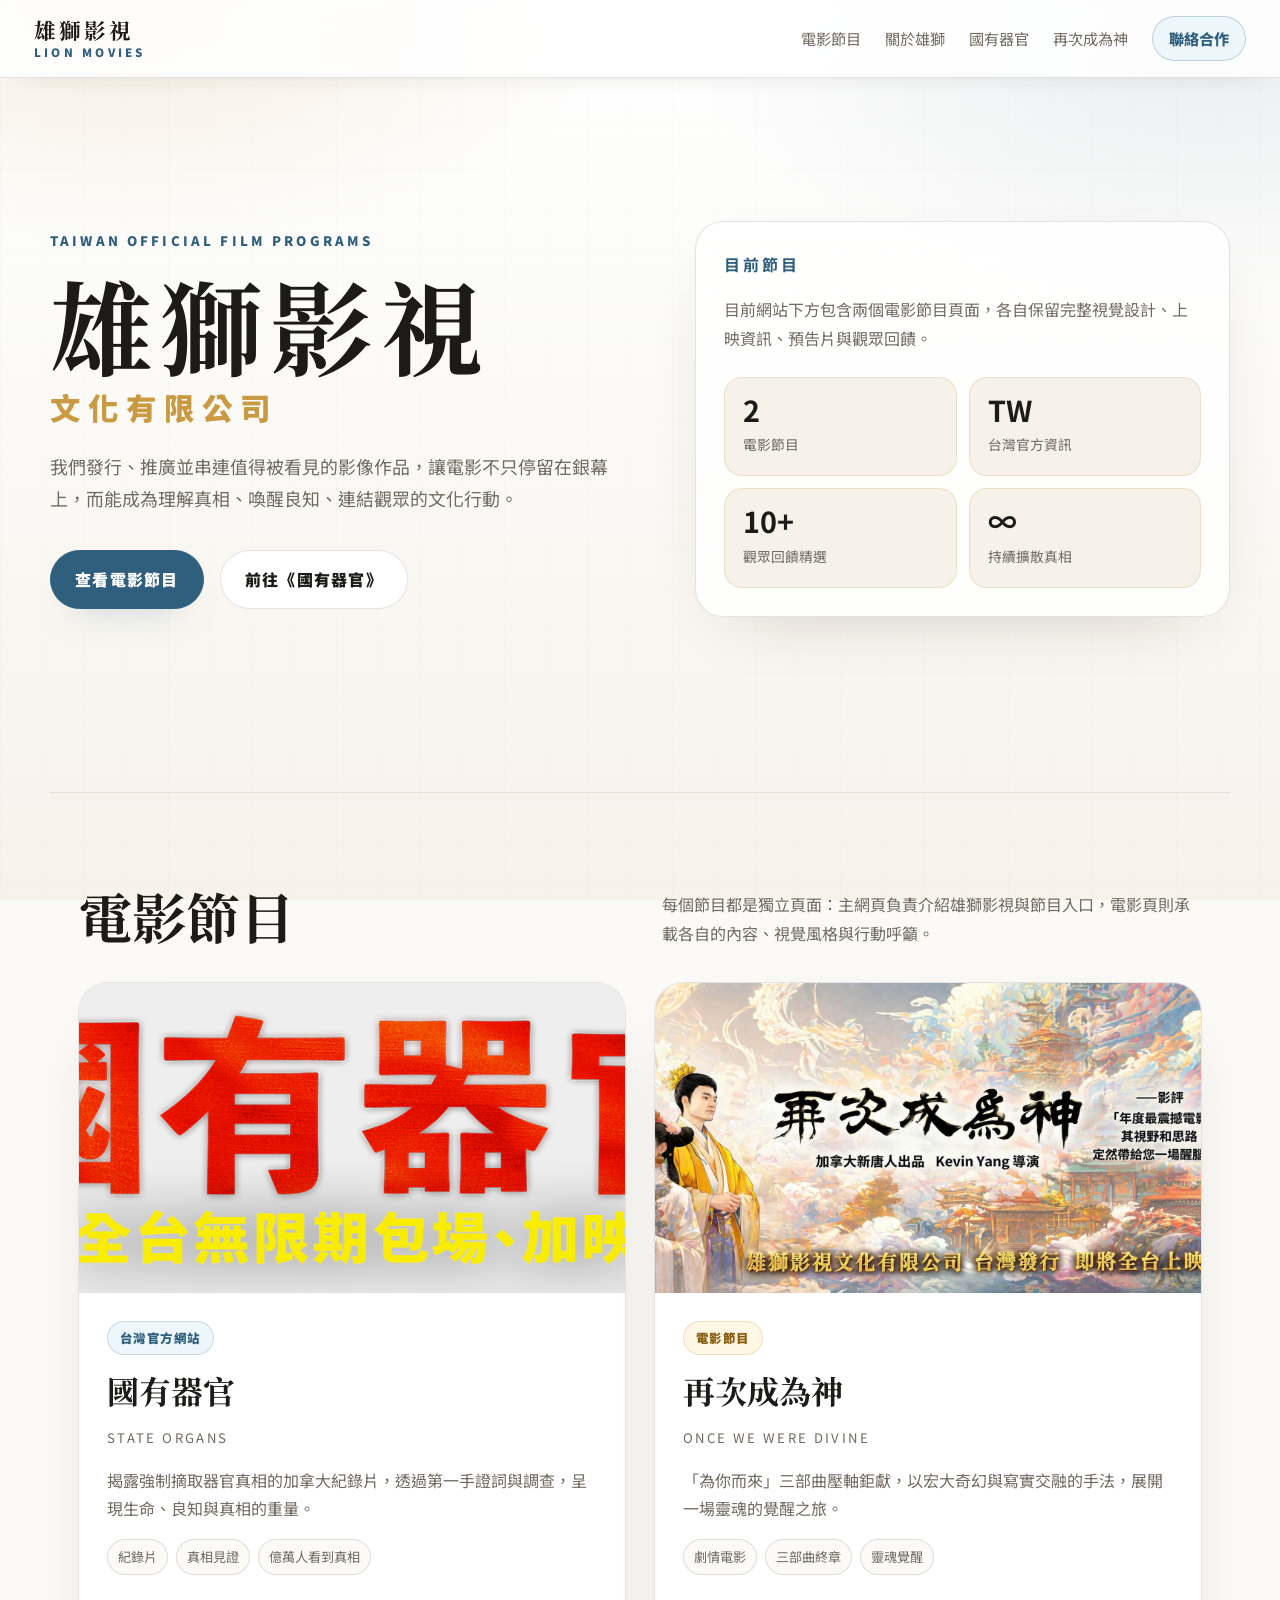
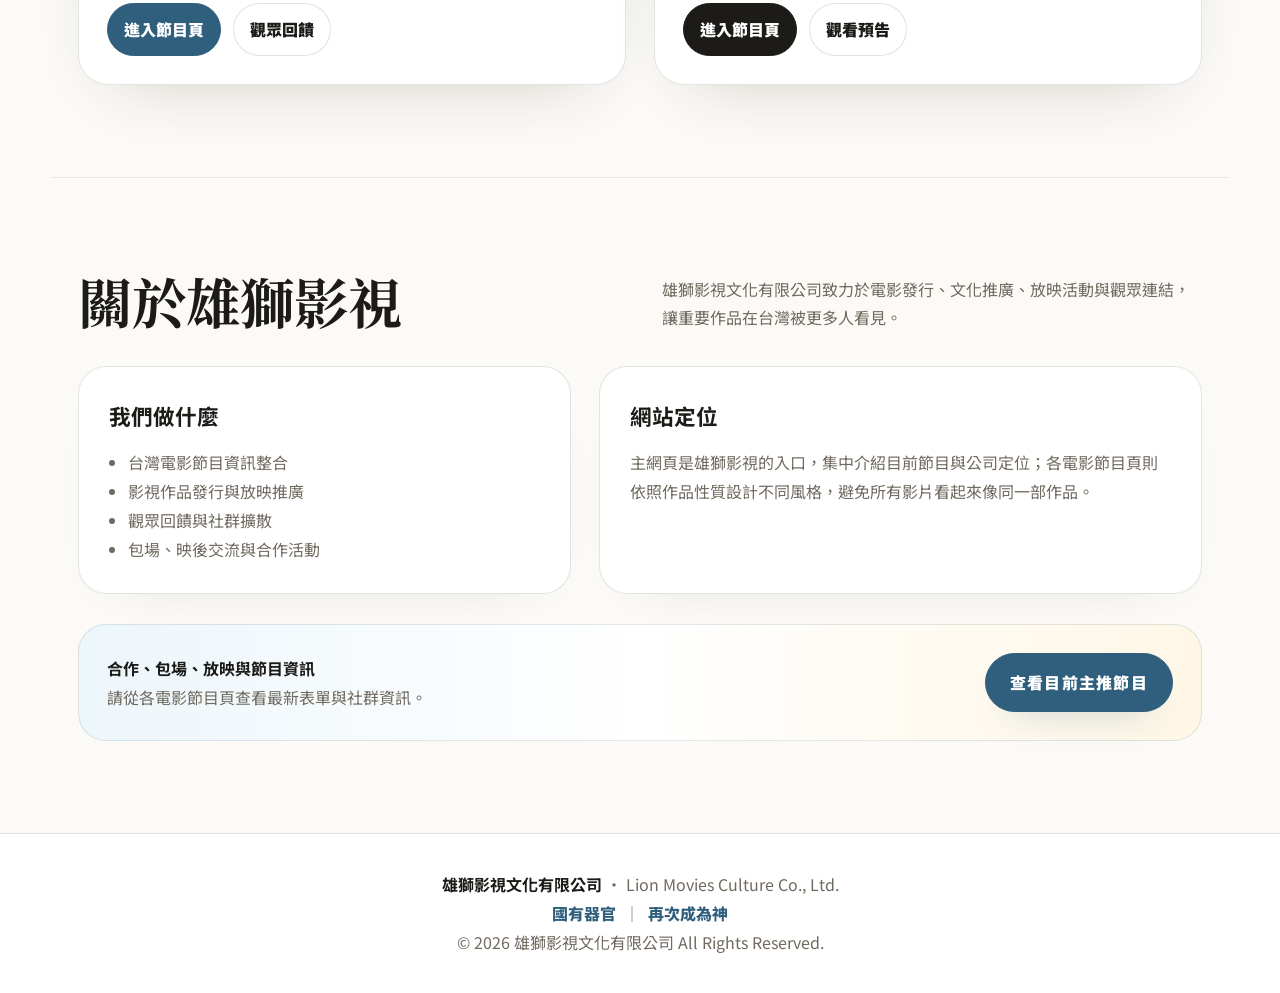
==== commit 04001f2f: "Remove red palette from Lion Movies homepage" ====
--- a/index.html
+++ b/index.html
@@ -12,7 +12,7 @@
 <link rel="preconnect" href="https://fonts.googleapis.com" />
 <link rel="preconnect" href="https://fonts.gstatic.com" crossorigin />
 <link href="https://fonts.googleapis.com/css2?family=Noto+Sans+TC:wght@300;400;500;700;900&family=Noto+Serif+TC:wght@400;600;700;900&display=swap" rel="stylesheet" />
-<link rel="stylesheet" href="css/home.css?v=2" />
+<link rel="stylesheet" href="css/home.css?v=3" />
 </head>
 <body>
 <header class="nav">
--- a/css/home.css
+++ b/css/home.css
@@ -5,8 +5,8 @@
   --paper-soft:#f6f2ea;
   --ink:#1c1b18;
   --muted:#706a60;
-  --red:#b51f28;
-  --red-soft:#fff0f1;
+  --brand:#2f5f7c;
+  --brand-soft:#edf6fb;
   --gold:#c99a42;
   --gold-soft:#fff7e6;
   --line:rgba(28,27,24,.12);
@@ -31,7 +31,7 @@
   position:fixed;inset:0;z-index:-2;
   background:
     radial-gradient(60% 42% at 10% 0%, rgba(201,154,66,.16), transparent 65%),
-    radial-gradient(65% 46% at 95% 4%, rgba(181,31,40,.10), transparent 64%),
+    radial-gradient(65% 46% at 95% 4%, rgba(47,95,124,.10), transparent 64%),
     linear-gradient(180deg,#fff 0%,#fbfaf7 46%,#f7f2ea 100%);
 }
 body::after{
@@ -48,7 +48,7 @@
   border-bottom:1px solid var(--line);
   box-shadow:0 12px 28px -26px rgba(40,30,14,.34);
 }
-.brand{display:flex;flex-direction:column;line-height:1.1}.brand strong{font-family:var(--serif);font-size:1.35rem;letter-spacing:.14em}.brand span{color:var(--red);font-size:.72rem;font-weight:900;letter-spacing:.28em;margin-top:4px}.nav__links{display:flex;gap:24px;align-items:center;color:var(--muted);font-size:.95rem}.nav__links a:hover{color:var(--red)}.nav__cta{padding:8px 16px;border:1px solid rgba(181,31,40,.25);color:var(--red)!important;background:var(--red-soft);border-radius:999px;font-weight:800}
-.hero{min-height:88vh;display:grid;place-items:center;padding:132px 28px 86px;position:relative}.hero__inner{width:min(var(--maxw),100%);display:grid;grid-template-columns:1.05fr .95fr;gap:54px;align-items:center}.eyebrow{color:var(--red);font-weight:900;letter-spacing:.24em;font-size:.82rem;margin-bottom:18px}.hero h1{font-family:var(--serif);font-size:clamp(3rem,8vw,6.4rem);line-height:1.05;letter-spacing:.08em;color:var(--ink)}.hero h1 span{display:block;color:var(--gold);font-family:var(--sans);font-size:clamp(1.2rem,3vw,1.9rem);font-weight:900;letter-spacing:.26em;margin-top:14px}.hero__lead{margin-top:26px;max-width:640px;color:var(--muted);font-size:1.12rem}.hero__actions{display:flex;flex-wrap:wrap;gap:16px;margin-top:36px}.btn{display:inline-flex;align-items:center;justify-content:center;padding:14px 24px;border:1px solid var(--line);font-weight:900;letter-spacing:.08em;border-radius:999px;transition:.25s ease}.btn:hover{transform:translateY(-2px)}.btn--primary{background:var(--red);border-color:var(--red);color:#fff;box-shadow:0 18px 36px -24px rgba(181,31,40,.7)}.btn--ghost{background:#fff;color:var(--ink)}.hero__panel{background:rgba(255,255,255,.82);border:1px solid var(--line);border-radius:28px;padding:28px;box-shadow:var(--shadow)}.hero__panel h2{font-size:1rem;color:var(--red);letter-spacing:.18em;margin-bottom:16px}.hero__panel p{color:var(--muted)}.hero__stats{display:grid;grid-template-columns:repeat(2,1fr);gap:12px;margin-top:24px}.hero__stats div{padding:18px;background:var(--paper-soft);border:1px solid rgba(201,154,66,.22);border-radius:18px}.hero__stats strong{display:block;font-size:1.8rem;line-height:1;color:var(--ink)}.hero__stats span{display:block;margin-top:8px;color:var(--muted);font-size:.86rem}.section{max-width:var(--maxw);margin:0 auto;padding:92px 28px;border-top:1px solid rgba(28,27,24,.08)}.section__head{display:flex;justify-content:space-between;gap:28px;align-items:end;margin-bottom:34px}.section__head h2{font-family:var(--serif);font-size:clamp(2rem,5vw,3.4rem);line-height:1.15}.section__head p{max-width:540px;color:var(--muted)}
-.programs{display:grid;grid-template-columns:repeat(2,minmax(0,1fr));gap:28px}.program-card{position:relative;overflow:hidden;background:#fff;border:1px solid var(--line);border-radius:30px;min-height:620px;display:flex;flex-direction:column;box-shadow:var(--shadow)}.program-card__image{height:310px;background:#eee;overflow:hidden}.program-card__image img{width:100%;height:100%;object-fit:cover;transition:transform .8s ease}.program-card:hover img{transform:scale(1.04)}.program-card__body{padding:28px;display:flex;flex-direction:column;gap:16px;flex:1}.program-card__tag{align-self:flex-start;background:var(--red-soft);color:var(--red);border:1px solid rgba(181,31,40,.18);padding:5px 12px;border-radius:999px;font-size:.78rem;font-weight:900;letter-spacing:.12em}.program-card--divine .program-card__tag{background:var(--gold-soft);color:#8a5f11;border-color:rgba(201,154,66,.28)}.program-card h3{font-family:var(--serif);font-size:2rem;line-height:1.22}.program-card__en{color:var(--muted);letter-spacing:.18em;font-size:.82rem}.program-card p{color:var(--muted)}.program-card__meta{display:flex;flex-wrap:wrap;gap:8px;margin-top:auto}.program-card__meta span{border:1px solid var(--line);background:#fbfaf7;border-radius:999px;padding:5px 10px;color:var(--muted);font-size:.82rem}.program-card__actions{display:flex;flex-wrap:wrap;gap:12px;margin-top:12px}.program-card__actions a{padding:11px 16px;border:1px solid var(--line);border-radius:999px;font-weight:900;background:#fff}.program-card__actions a:first-child{background:var(--ink);color:#fff;border-color:var(--ink)}.program-card--organs .program-card__actions a:first-child{background:var(--red);border-color:var(--red)}.about-grid{display:grid;grid-template-columns:.9fr 1.1fr;gap:28px}.about-card{padding:30px;background:#fff;border:1px solid var(--line);border-radius:28px;box-shadow:0 18px 54px -44px rgba(64,45,20,.28)}.about-card h3{font-size:1.35rem;margin-bottom:12px;color:var(--ink)}.about-card p,.about-card li{color:var(--muted)}.about-card ul{padding-left:1.2em}.contact-strip{display:flex;justify-content:space-between;gap:18px;align-items:center;background:linear-gradient(90deg,var(--red-soft),#fff,var(--gold-soft));border:1px solid rgba(181,31,40,.14);border-radius:28px;padding:28px;margin-top:30px}.contact-strip p{color:var(--muted)}.footer{padding:36px 28px;text-align:center;color:var(--muted);border-top:1px solid var(--line);background:#fff}.footer strong{color:var(--ink)}.footer a{color:var(--red);margin:0 8px;font-weight:800}
+.brand{display:flex;flex-direction:column;line-height:1.1}.brand strong{font-family:var(--serif);font-size:1.35rem;letter-spacing:.14em}.brand span{color:var(--brand);font-size:.72rem;font-weight:900;letter-spacing:.28em;margin-top:4px}.nav__links{display:flex;gap:24px;align-items:center;color:var(--muted);font-size:.95rem}.nav__links a:hover{color:var(--brand)}.nav__cta{padding:8px 16px;border:1px solid rgba(47,95,124,.25);color:var(--brand)!important;background:var(--brand-soft);border-radius:999px;font-weight:800}
+.hero{min-height:88vh;display:grid;place-items:center;padding:132px 28px 86px;position:relative}.hero__inner{width:min(var(--maxw),100%);display:grid;grid-template-columns:1.05fr .95fr;gap:54px;align-items:center}.eyebrow{color:var(--brand);font-weight:900;letter-spacing:.24em;font-size:.82rem;margin-bottom:18px}.hero h1{font-family:var(--serif);font-size:clamp(3rem,8vw,6.4rem);line-height:1.05;letter-spacing:.08em;color:var(--ink)}.hero h1 span{display:block;color:var(--gold);font-family:var(--sans);font-size:clamp(1.2rem,3vw,1.9rem);font-weight:900;letter-spacing:.26em;margin-top:14px}.hero__lead{margin-top:26px;max-width:640px;color:var(--muted);font-size:1.12rem}.hero__actions{display:flex;flex-wrap:wrap;gap:16px;margin-top:36px}.btn{display:inline-flex;align-items:center;justify-content:center;padding:14px 24px;border:1px solid var(--line);font-weight:900;letter-spacing:.08em;border-radius:999px;transition:.25s ease}.btn:hover{transform:translateY(-2px)}.btn--primary{background:var(--brand);border-color:var(--brand);color:#fff;box-shadow:0 18px 36px -24px rgba(47,95,124,.55)}.btn--ghost{background:#fff;color:var(--ink)}.hero__panel{background:rgba(255,255,255,.82);border:1px solid var(--line);border-radius:28px;padding:28px;box-shadow:var(--shadow)}.hero__panel h2{font-size:1rem;color:var(--brand);letter-spacing:.18em;margin-bottom:16px}.hero__panel p{color:var(--muted)}.hero__stats{display:grid;grid-template-columns:repeat(2,1fr);gap:12px;margin-top:24px}.hero__stats div{padding:18px;background:var(--paper-soft);border:1px solid rgba(201,154,66,.22);border-radius:18px}.hero__stats strong{display:block;font-size:1.8rem;line-height:1;color:var(--ink)}.hero__stats span{display:block;margin-top:8px;color:var(--muted);font-size:.86rem}.section{max-width:var(--maxw);margin:0 auto;padding:92px 28px;border-top:1px solid rgba(28,27,24,.08)}.section__head{display:flex;justify-content:space-between;gap:28px;align-items:end;margin-bottom:34px}.section__head h2{font-family:var(--serif);font-size:clamp(2rem,5vw,3.4rem);line-height:1.15}.section__head p{max-width:540px;color:var(--muted)}
+.programs{display:grid;grid-template-columns:repeat(2,minmax(0,1fr));gap:28px}.program-card{position:relative;overflow:hidden;background:#fff;border:1px solid var(--line);border-radius:30px;min-height:620px;display:flex;flex-direction:column;box-shadow:var(--shadow)}.program-card__image{height:310px;background:#eee;overflow:hidden}.program-card__image img{width:100%;height:100%;object-fit:cover;transition:transform .8s ease}.program-card:hover img{transform:scale(1.04)}.program-card__body{padding:28px;display:flex;flex-direction:column;gap:16px;flex:1}.program-card__tag{align-self:flex-start;background:var(--brand-soft);color:var(--brand);border:1px solid rgba(47,95,124,.18);padding:5px 12px;border-radius:999px;font-size:.78rem;font-weight:900;letter-spacing:.12em}.program-card--divine .program-card__tag{background:var(--gold-soft);color:#8a5f11;border-color:rgba(201,154,66,.28)}.program-card h3{font-family:var(--serif);font-size:2rem;line-height:1.22}.program-card__en{color:var(--muted);letter-spacing:.18em;font-size:.82rem}.program-card p{color:var(--muted)}.program-card__meta{display:flex;flex-wrap:wrap;gap:8px;margin-top:auto}.program-card__meta span{border:1px solid var(--line);background:#fbfaf7;border-radius:999px;padding:5px 10px;color:var(--muted);font-size:.82rem}.program-card__actions{display:flex;flex-wrap:wrap;gap:12px;margin-top:12px}.program-card__actions a{padding:11px 16px;border:1px solid var(--line);border-radius:999px;font-weight:900;background:#fff}.program-card__actions a:first-child{background:var(--ink);color:#fff;border-color:var(--ink)}.program-card--organs .program-card__actions a:first-child{background:var(--brand);border-color:var(--brand)}.about-grid{display:grid;grid-template-columns:.9fr 1.1fr;gap:28px}.about-card{padding:30px;background:#fff;border:1px solid var(--line);border-radius:28px;box-shadow:0 18px 54px -44px rgba(64,45,20,.28)}.about-card h3{font-size:1.35rem;margin-bottom:12px;color:var(--ink)}.about-card p,.about-card li{color:var(--muted)}.about-card ul{padding-left:1.2em}.contact-strip{display:flex;justify-content:space-between;gap:18px;align-items:center;background:linear-gradient(90deg,var(--brand-soft),#fff,var(--gold-soft));border:1px solid rgba(47,95,124,.14);border-radius:28px;padding:28px;margin-top:30px}.contact-strip p{color:var(--muted)}.footer{padding:36px 28px;text-align:center;color:var(--muted);border-top:1px solid var(--line);background:#fff}.footer strong{color:var(--ink)}.footer a{color:var(--brand);margin:0 8px;font-weight:800}
 @media(max-width:900px){.nav{align-items:flex-start;gap:14px;flex-direction:column}.nav__links{flex-wrap:wrap;gap:14px}.hero__inner,.about-grid{grid-template-columns:1fr}.programs{grid-template-columns:1fr}.program-card{min-height:auto}.section__head{display:block}.section__head p{margin-top:14px}.contact-strip{align-items:flex-start;flex-direction:column}}
